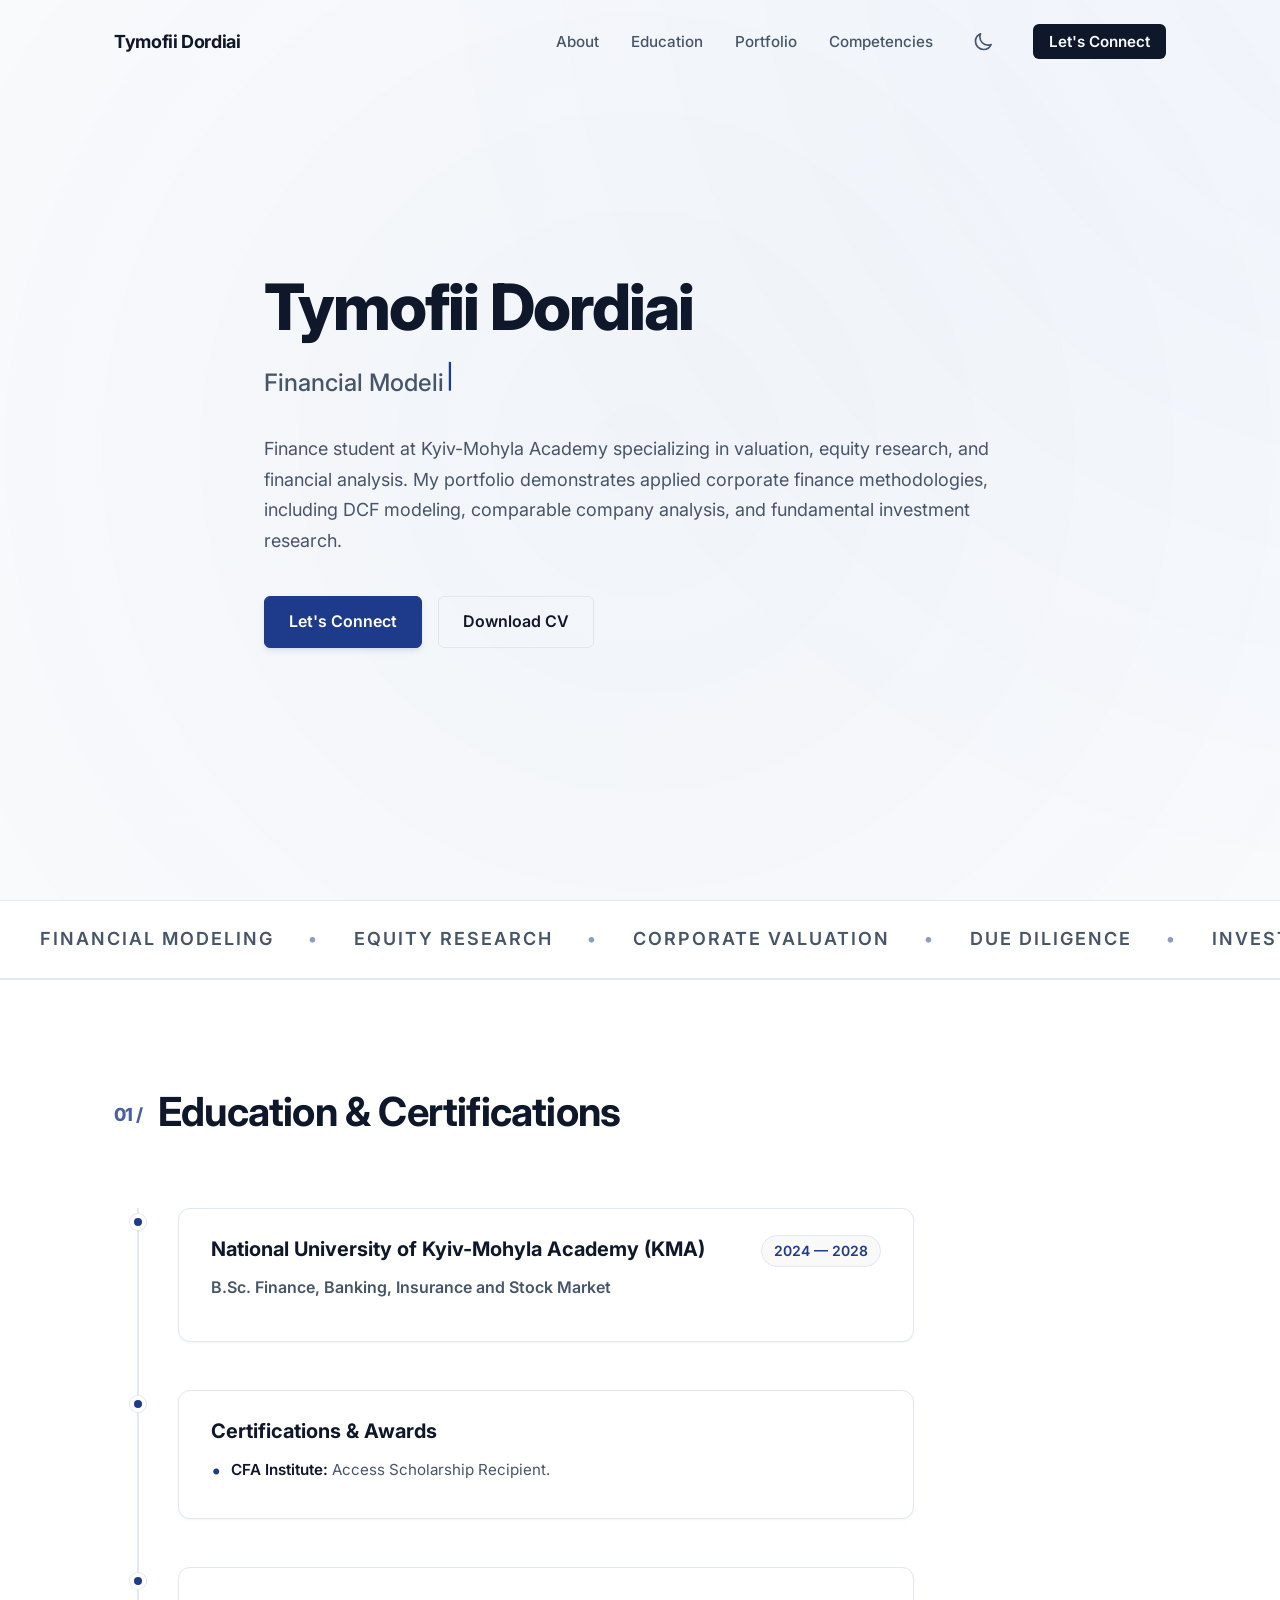
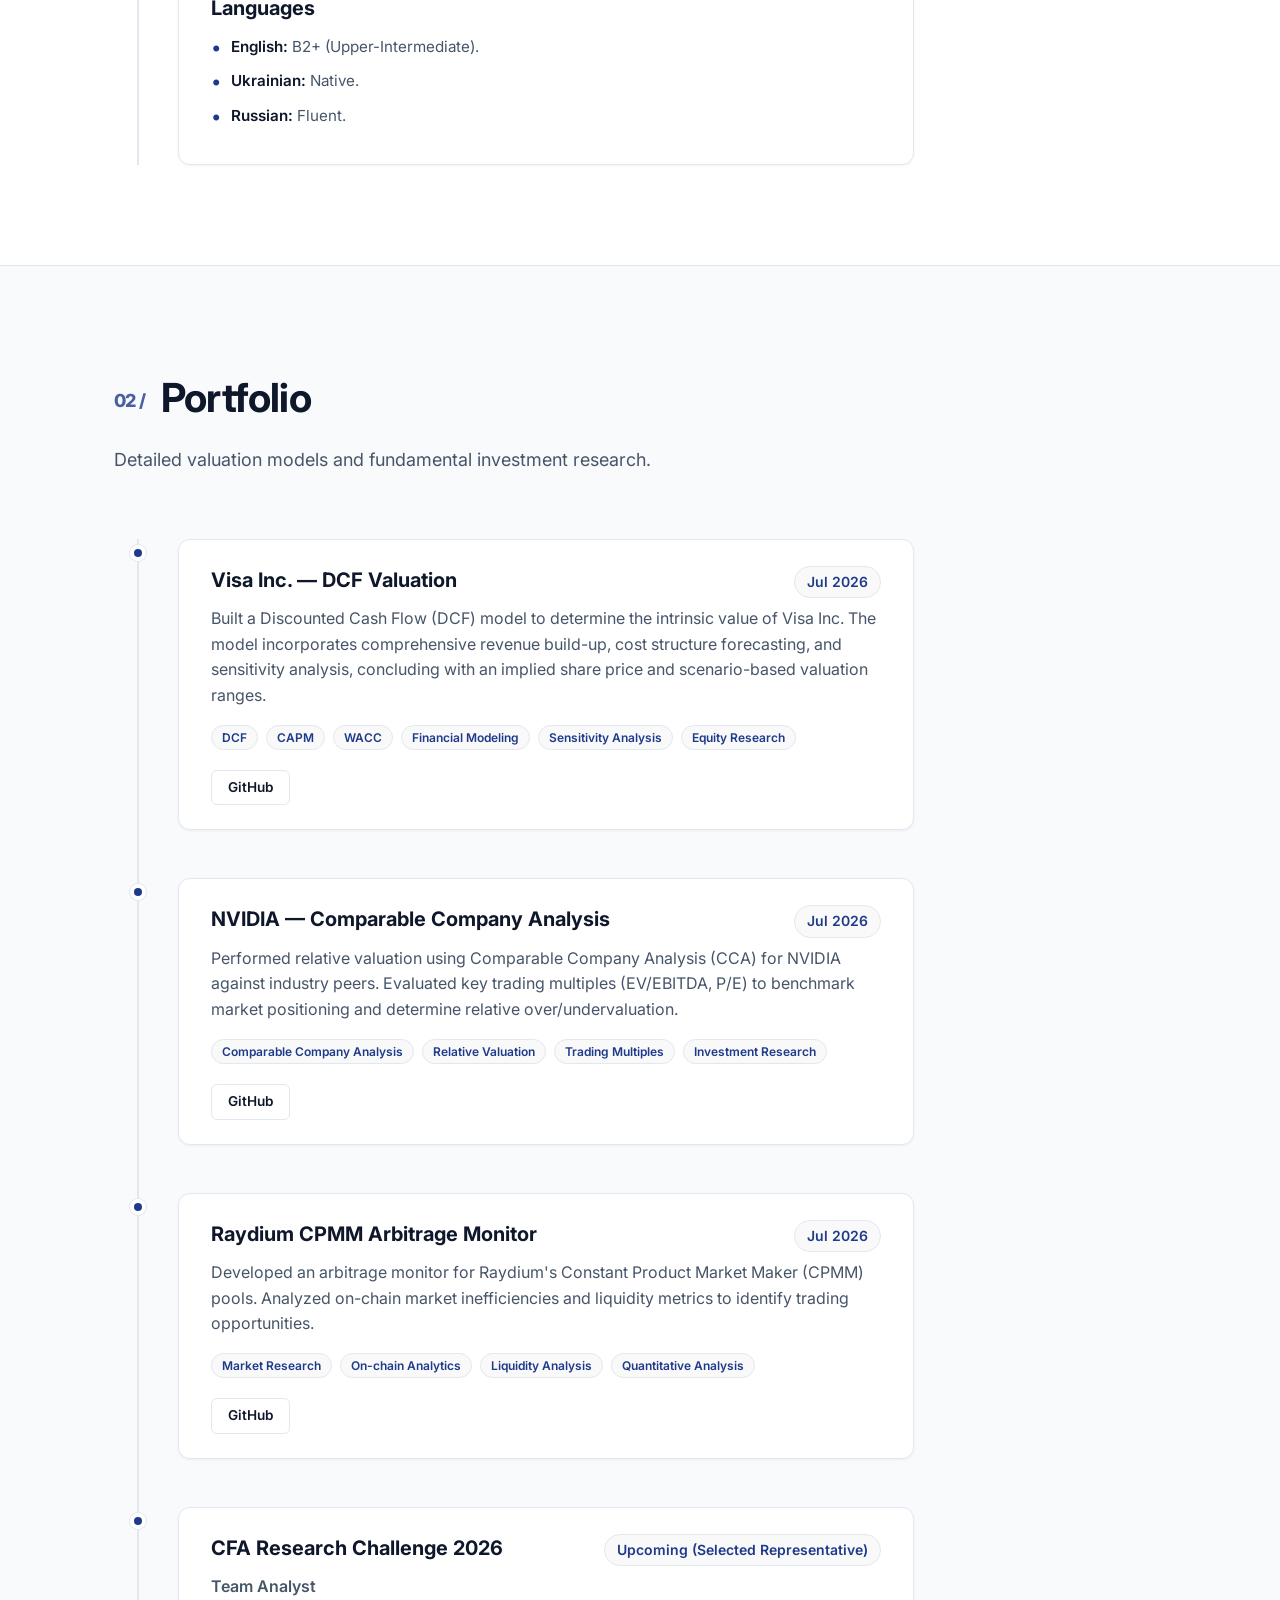
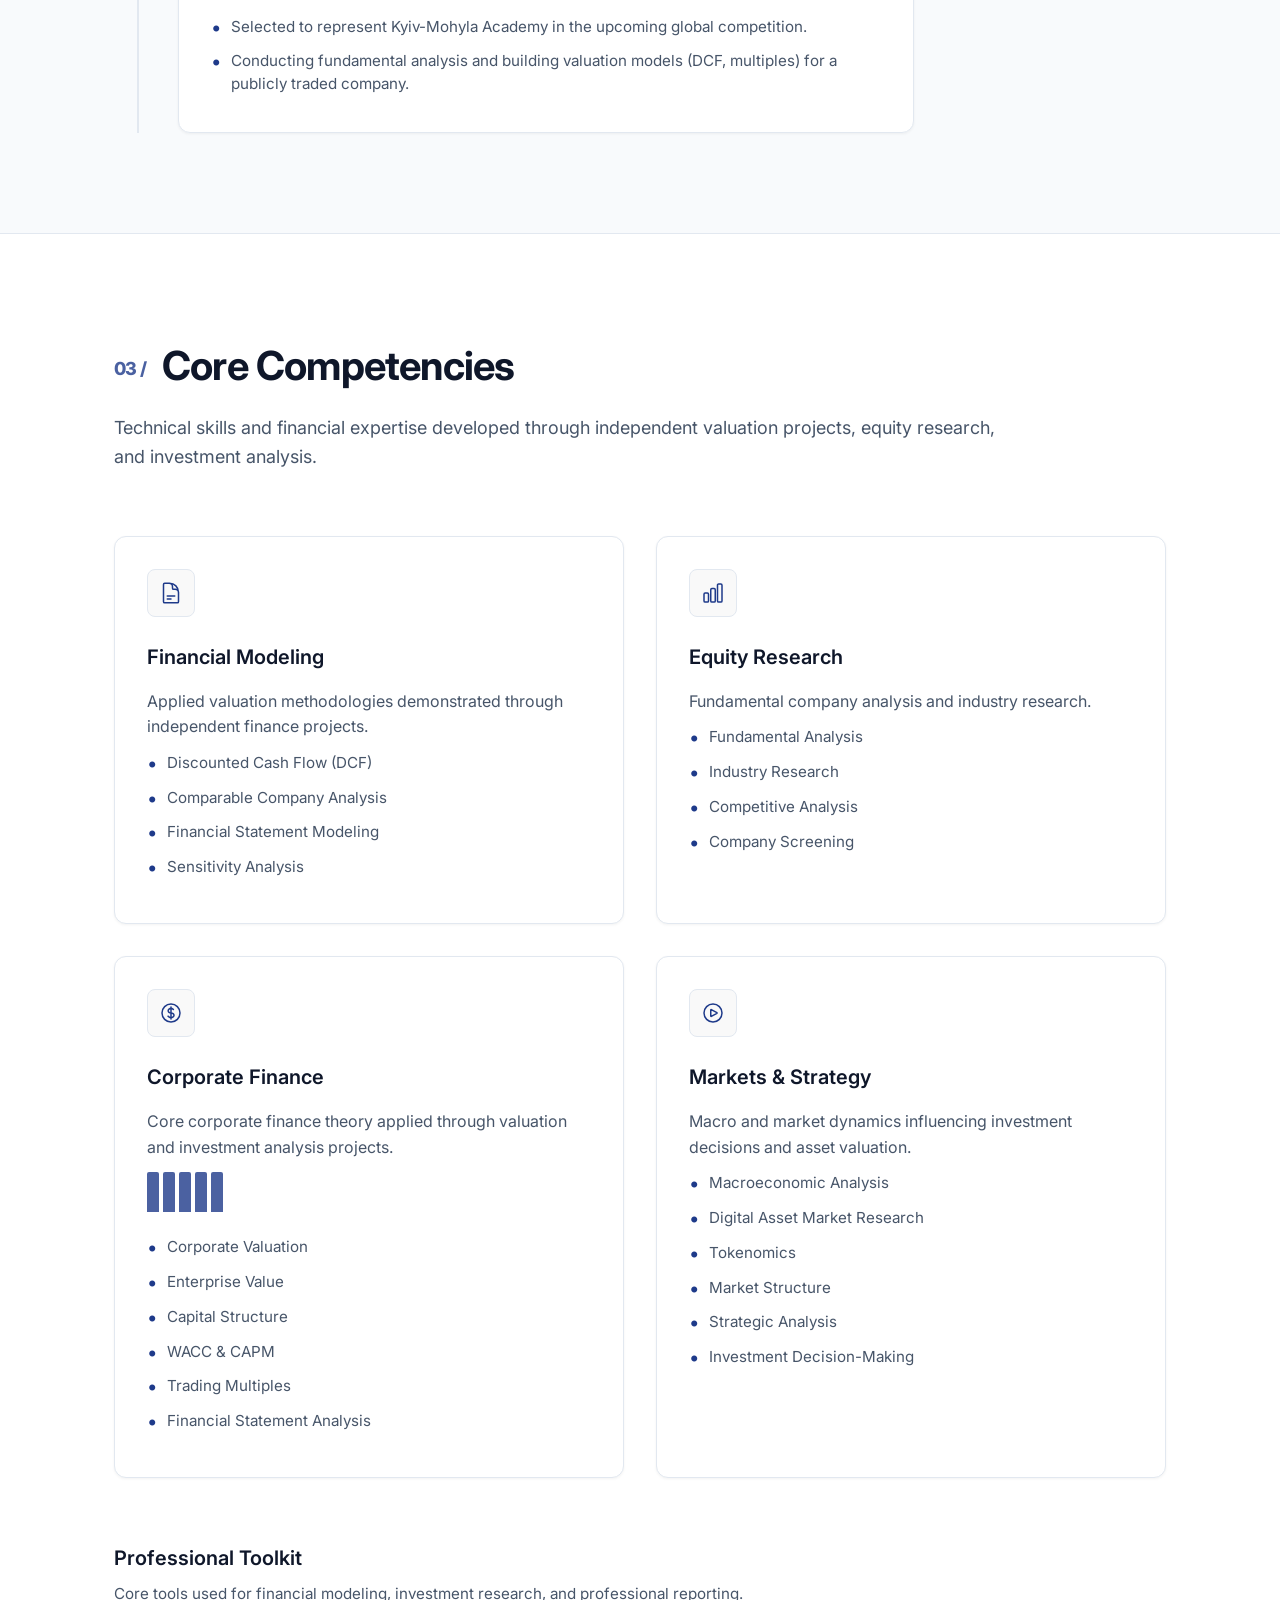
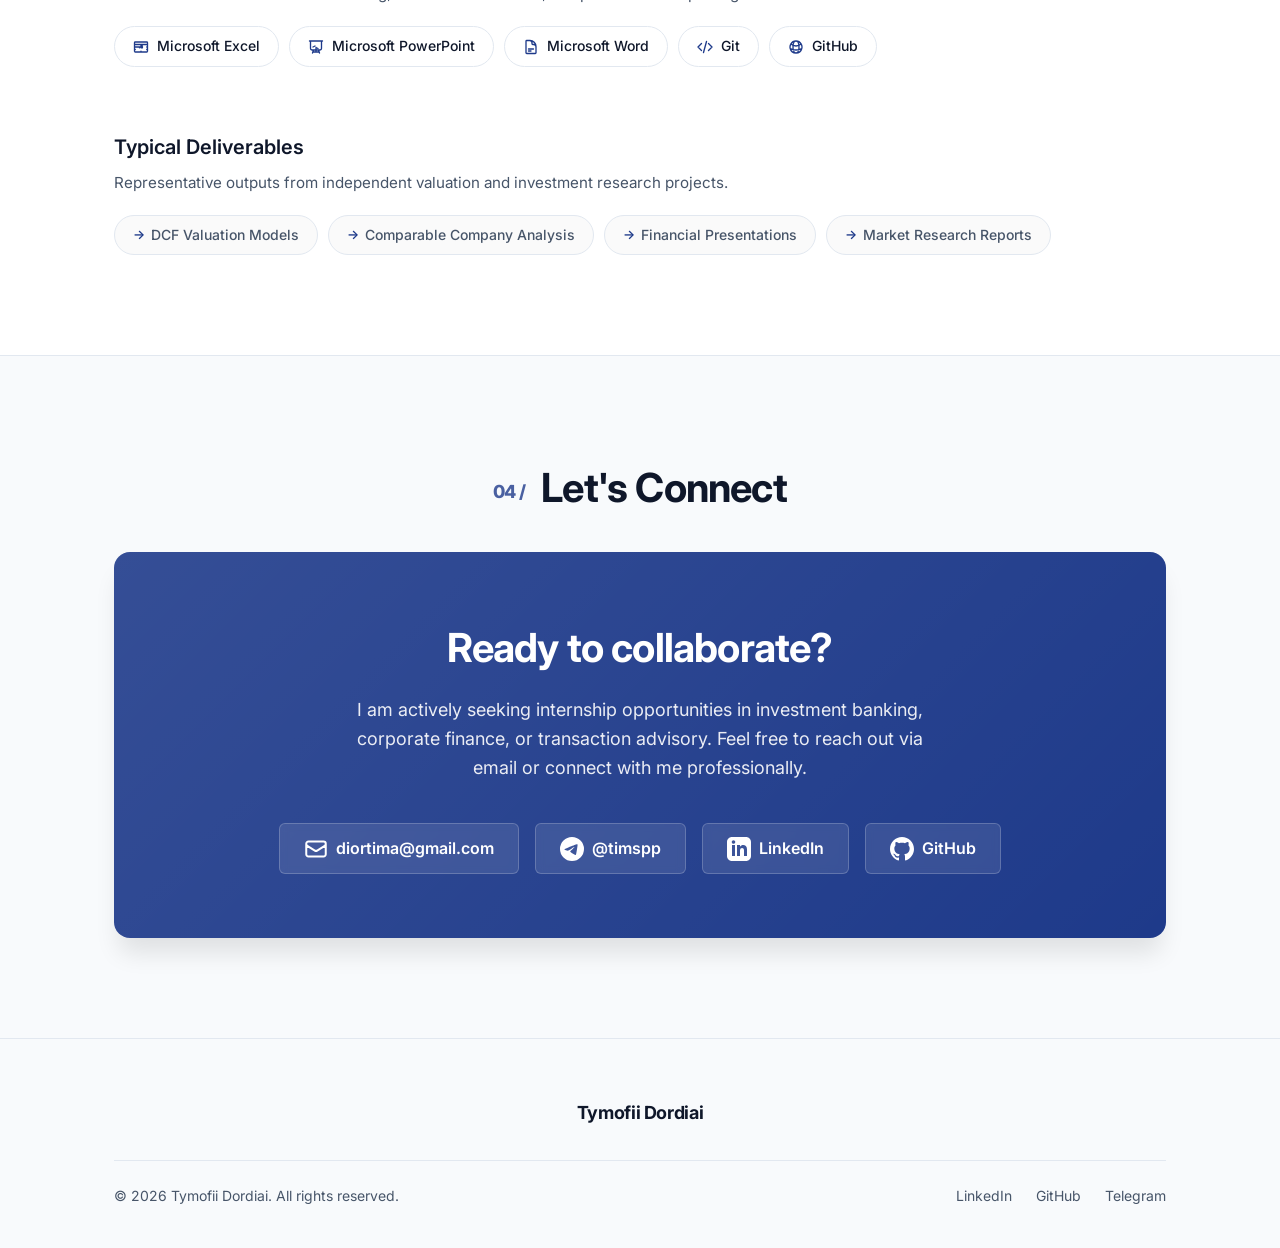
==== index.html @ 507d1bf2 "Implement all high-priority audit fixes (hero, copy, unverified skills, mobile nav, remove particles" ====
<!DOCTYPE html>
<html lang="en">
<head>
  <meta charset="UTF-8">
  <meta name="viewport" content="width=device-width, initial-scale=1.0">
  <title>Tymofii Dordiai | Financial Analyst Portfolio</title>
  <meta name="description" content="Portfolio of Tymofii Dordiai — Finance student at Kyiv-Mohyla Academy. Specializing in financial modeling, due diligence, and corporate finance.">
  
  <!-- Open Graph / Social Sharing Meta Tags -->
  <meta property="og:type" content="website">
  <meta property="og:title" content="Tymofii Dordiai | Financial Analyst">
  <meta property="og:description" content="Finance student at Kyiv-Mohyla Academy. Specializing in financial modeling, due diligence, and corporate finance.">
  <meta property="og:image" content="https://tims-site.vercel.app/og-image.png">
  <meta property="og:url" content="https://tims-site.vercel.app/">
  
  <link rel="preconnect" href="https://fonts.googleapis.com">
  <link rel="preconnect" href="https://fonts.gstatic.com" crossorigin>
  <link href="https://fonts.googleapis.com/css2?family=Inter:wght@300;400;500;600;700;800&display=swap" rel="stylesheet">
  <link rel="stylesheet" href="style.css">
</head>
<body>
  <!-- Scroll Progress Bar -->
  <div id="scroll-progress" class="no-print"></div>

  <!-- Ambient Background -->
  <div class="bg-gradient no-print"></div>

  <!-- Scroll-Driven SVG Graph -->
  <svg id="scroll-svg" class="no-print" viewBox="0 0 100 1000" preserveAspectRatio="none">
    <path id="scroll-path" d="M 50 0 C 90 200, 10 400, 50 600 C 90 800, 10 1000, 50 1200" fill="none" stroke="currentColor" stroke-width="1.5" stroke-linecap="round"></path>
  </svg>

  <nav id="nav" class="no-print">
    <div class="nav-inner">
      <a href="#hero" class="nav-logo">Tymofii Dordiai</a>
      
      <!-- Mobile Menu Toggle -->
      <button class="mobile-menu-btn no-print" id="mobile-menu-btn" aria-label="Toggle menu">
        <svg width="24" height="24" fill="none" stroke="currentColor" stroke-width="2" viewBox="0 0 24 24">
          <path class="menu-icon-bars" stroke-linecap="round" stroke-linejoin="round" d="M4 6h16M4 12h16M4 18h16"></path>
          <path class="menu-icon-close" stroke-linecap="round" stroke-linejoin="round" d="M6 18L18 6M6 6l12 12" style="display:none;"></path>
        </svg>
      </button>

      <ul class="nav-links" id="nav-links">
        <li><a href="#about" class="hover-target">About</a></li>
        <li><a href="#education" class="hover-target">Education</a></li>
        <li><a href="#experience" class="hover-target">Portfolio</a></li>
        <li><a href="#skills" class="hover-target">Competencies</a></li>
        <li>
          <button id="theme-toggle" class="hover-target" aria-label="Toggle Dark Mode">
            <svg class="moon-icon" width="20" height="20" fill="none" stroke="currentColor" stroke-width="2" viewBox="0 0 24 24"><path stroke-linecap="round" stroke-linejoin="round" d="M21.752 15.002A9.718 9.718 0 0118 15.75c-5.385 0-9.75-4.365-9.75-9.75 0-1.33.266-2.597.748-3.752A9.753 9.753 0 003 11.25C3 16.635 7.365 21 12.75 21a9.753 9.753 0 009.002-5.998z"></path></svg>
            <svg class="sun-icon" width="20" height="20" fill="none" stroke="currentColor" stroke-width="2" viewBox="0 0 24 24"><path stroke-linecap="round" stroke-linejoin="round" d="M12 3v2.25m6.364.386l-1.591 1.591M21 12h-2.25m-.386 6.364l-1.591-1.591M12 18.75V21m-4.773-4.227l-1.591 1.591M5.25 12H3m4.227-4.773L5.636 5.636M15.75 12a3.75 3.75 0 11-7.5 0 3.75 3.75 0 017.5 0z"></path></svg>
          </button>
        </li>
        <li><a href="#contact" class="nav-cta hover-target">Let's Connect</a></li>
      </ul>
    </div>
  </nav>

  <section id="hero">
    <div class="container hero-content reveal">
      <h1 class="hero-name">Tymofii Dordiai</h1>
      
      <!-- Dynamic Typing Effect -->
      <p class="hero-tagline"><span id="typewriter"></span><span class="cursor">|</span></p>
      
      <div id="about" class="hero-about">
        <p>
          Finance student at Kyiv-Mohyla Academy specializing in valuation, equity research, and financial analysis. My portfolio demonstrates applied corporate finance methodologies, including DCF modeling, comparable company analysis, and fundamental investment research.
        </p>
      </div>

      <div class="hero-actions no-print">
        <a href="#contact" class="btn-primary hover-target magnetic-btn">Let's Connect</a>
        <a href="resume.pdf" target="_blank" class="btn-secondary hover-target magnetic-btn">Download CV</a>
      </div>
    </div>
  </section>

  <!-- Financial Ticker -->
  <div class="ticker-wrap no-print">
    <div class="ticker">
      <div class="ticker-item">Financial Modeling</div>
      <div class="ticker-item">Equity Research</div>
      <div class="ticker-item">Corporate Valuation</div>
      <div class="ticker-item">Due Diligence</div>
      <div class="ticker-item">Investment Analysis</div>
      <div class="ticker-item">Trading Multiples</div>
      <div class="ticker-item">Macroeconomics</div>
      <!-- Duplicated for seamless loop -->
      <div class="ticker-item">Financial Modeling</div>
      <div class="ticker-item">Equity Research</div>
      <div class="ticker-item">Corporate Valuation</div>
      <div class="ticker-item">Due Diligence</div>
      <div class="ticker-item">Investment Analysis</div>
      <div class="ticker-item">Trading Multiples</div>
      <div class="ticker-item">Macroeconomics</div>
    </div>
  </div>

  <section id="education" class="bg-light">
    <div class="container">
      <div class="section-header reveal">
        <h2><span class="section-num">01 /</span> Education & Certifications</h2>
      </div>
      
      <div class="timeline">
        <div class="timeline-item reveal">
          <div class="timeline-dot no-print"></div>
          <div class="timeline-content">
            <div class="timeline-header">
              <h3>National University of Kyiv-Mohyla Academy (KMA)</h3>
              <span class="timeline-date">2024 — 2028</span>
            </div>
            <h4 class="timeline-role">B.Sc. Finance, Banking, Insurance and Stock Market</h4>
          </div>
        </div>

        <div class="timeline-item reveal">
          <div class="timeline-dot no-print"></div>
          <div class="timeline-content">
            <div class="timeline-header">
              <h3>Certifications & Awards</h3>
            </div>
            <ul class="skill-list" style="margin-top: 12px;">
              <li><strong>CFA Institute:</strong> Access Scholarship Recipient.</li>
            </ul>
          </div>
        </div>

        <div class="timeline-item reveal">
          <div class="timeline-dot no-print"></div>
          <div class="timeline-content">
            <div class="timeline-header">
              <h3>Languages</h3>
            </div>
            <ul class="skill-list" style="margin-top: 12px;">
              <li><strong>English:</strong> B2+ (Upper-Intermediate).</li>
              <li><strong>Ukrainian:</strong> Native.</li>
              <li><strong>Russian:</strong> Fluent.</li>
            </ul>
          </div>
        </div>
      </div>
    </div>
  </section>

  <section id="experience">
    <div class="container">
      <div class="section-header reveal">
        <h2><span class="section-num">02 /</span> Portfolio</h2>
        <p>Detailed valuation models and fundamental investment research.</p>
      </div>

      <div class="timeline">
        
        <!-- Visa DCF -->
        <div class="timeline-item reveal">
          <div class="timeline-dot no-print"></div>
          <div class="timeline-content">
            <div class="timeline-header">
              <h3>Visa Inc. — DCF Valuation</h3>
              <span class="timeline-date">Jul 2026</span>
            </div>
            <p style="color: var(--text-secondary); margin-bottom: 16px;">Built a Discounted Cash Flow (DCF) model to determine the intrinsic value of Visa Inc. The model incorporates comprehensive revenue build-up, cost structure forecasting, and sensitivity analysis, concluding with an implied share price and scenario-based valuation ranges.</p>
            
            <div style="margin-bottom: 20px;">
              <div style="display: flex; gap: 8px; flex-wrap: wrap;">
                <span class="timeline-date" style="font-size: 0.75rem; padding: 2px 10px;">DCF</span>
                <span class="timeline-date" style="font-size: 0.75rem; padding: 2px 10px;">CAPM</span>
                <span class="timeline-date" style="font-size: 0.75rem; padding: 2px 10px;">WACC</span>
                <span class="timeline-date" style="font-size: 0.75rem; padding: 2px 10px;">Financial Modeling</span>
                <span class="timeline-date" style="font-size: 0.75rem; padding: 2px 10px;">Sensitivity Analysis</span>
                <span class="timeline-date" style="font-size: 0.75rem; padding: 2px 10px;">Equity Research</span>
              </div>
            </div>

            <div style="display: flex; gap: 12px;">
              <a href="https://github.com/Timo274/My-Projects-Portfolio" target="_blank" class="btn-secondary hover-target magnetic-btn" style="padding: 6px 16px; font-size: 0.85rem;">GitHub</a>
            </div>
          </div>
        </div>

        <!-- NVIDIA CCA -->
        <div class="timeline-item reveal">
          <div class="timeline-dot no-print"></div>
          <div class="timeline-content">
            <div class="timeline-header">
              <h3>NVIDIA — Comparable Company Analysis</h3>
              <span class="timeline-date">Jul 2026</span>
            </div>
            <p style="color: var(--text-secondary); margin-bottom: 16px;">Performed relative valuation using Comparable Company Analysis (CCA) for NVIDIA against industry peers. Evaluated key trading multiples (EV/EBITDA, P/E) to benchmark market positioning and determine relative over/undervaluation.</p>
            
            <div style="margin-bottom: 20px;">
              <div style="display: flex; gap: 8px; flex-wrap: wrap;">
                <span class="timeline-date" style="font-size: 0.75rem; padding: 2px 10px;">Comparable Company Analysis</span>
                <span class="timeline-date" style="font-size: 0.75rem; padding: 2px 10px;">Relative Valuation</span>
                <span class="timeline-date" style="font-size: 0.75rem; padding: 2px 10px;">Trading Multiples</span>
                <span class="timeline-date" style="font-size: 0.75rem; padding: 2px 10px;">Investment Research</span>
              </div>
            </div>

            <div style="display: flex; gap: 12px;">
              <a href="https://github.com/Timo274/My-Projects-Portfolio" target="_blank" class="btn-secondary hover-target magnetic-btn" style="padding: 6px 16px; font-size: 0.85rem;">GitHub</a>
            </div>
          </div>
        </div>

        <!-- Raydium Arbitrage -->
        <div class="timeline-item reveal">
          <div class="timeline-dot no-print"></div>
          <div class="timeline-content">
            <div class="timeline-header">
              <h3>Raydium CPMM Arbitrage Monitor</h3>
              <span class="timeline-date">Jul 2026</span>
            </div>
            <p style="color: var(--text-secondary); margin-bottom: 16px;">Developed an arbitrage monitor for Raydium's Constant Product Market Maker (CPMM) pools. Analyzed on-chain market inefficiencies and liquidity metrics to identify trading opportunities.</p>
            
            <div style="margin-bottom: 20px;">
              <div style="display: flex; gap: 8px; flex-wrap: wrap;">
                <span class="timeline-date" style="font-size: 0.75rem; padding: 2px 10px;">Market Research</span>
                <span class="timeline-date" style="font-size: 0.75rem; padding: 2px 10px;">On-chain Analytics</span>
                <span class="timeline-date" style="font-size: 0.75rem; padding: 2px 10px;">Liquidity Analysis</span>
                <span class="timeline-date" style="font-size: 0.75rem; padding: 2px 10px;">Quantitative Analysis</span>
              </div>
            </div>

            <div style="display: flex; gap: 12px;">
              <a href="https://github.com/Timo274/real-time-arbitrage-monitoring-tool-" target="_blank" class="btn-secondary hover-target magnetic-btn" style="padding: 6px 16px; font-size: 0.85rem;">GitHub</a>
            </div>
          </div>
        </div>

        <!-- CFA Research Challenge -->
        <div class="timeline-item reveal">
          <div class="timeline-dot no-print"></div>
          <div class="timeline-content">
            <div class="timeline-header">
              <h3>CFA Research Challenge 2026</h3>
              <span class="timeline-date">Upcoming (Selected Representative)</span>
            </div>
            <h4 class="timeline-role">Team Analyst</h4>
            <ul class="skill-list">
              <li>Selected to represent Kyiv-Mohyla Academy in the upcoming global competition.</li>
              <li>Conducting fundamental analysis and building valuation models (DCF, multiples) for a publicly traded company.</li>
            </ul>
          </div>
        </div>

      </div>
    </div>
  </section>

  <section id="skills" class="bg-light">
    <div class="container">
      <div class="section-header reveal">
        <h2><span class="section-num">03 /</span> Core Competencies</h2>
        <p>Technical skills and financial expertise developed through independent valuation projects, equity research, and investment analysis.</p>
      </div>

      <div class="skills-grid">
        
        <!-- Category 1: Financial Modeling -->
        <div class="skill-card reveal">
          <div class="card-icon no-print">
            <svg width="24" height="24" fill="none" stroke="currentColor" stroke-width="1.5" viewBox="0 0 24 24"><path stroke-linecap="round" stroke-linejoin="round" d="M19.5 14.25v-2.625a3.375 3.375 0 00-3.375-3.375h-1.5A1.125 1.125 0 0113.5 7.125v-1.5a3.375 3.375 0 00-3.375-3.375H8.25m0 12.75h7.5m-7.5 3H12M10.5 2.25H5.625c-.621 0-1.125.504-1.125 1.125v17.25c0 .621.504 1.125 1.125 1.125h12.75c.621 0 1.125-.504 1.125-1.125V11.25a9 9 0 00-9-9z"></path></svg>
          </div>
          <h3>Financial Modeling</h3>
          <p style="color: var(--text-secondary); margin-bottom: 12px;">Applied valuation methodologies demonstrated through independent finance projects.</p>
          <ul class="skill-list">
            <li>Discounted Cash Flow (DCF)</li>
            <li>Comparable Company Analysis</li>
            <li>Financial Statement Modeling</li>
            <li>Sensitivity Analysis</li>
          </ul>
        </div>

        <!-- Category 2: Investment Research -->
        <div class="skill-card reveal">
          <div class="card-icon no-print">
            <svg width="24" height="24" fill="none" stroke="currentColor" stroke-width="1.5" viewBox="0 0 24 24"><path stroke-linecap="round" stroke-linejoin="round" d="M3 13.125C3 12.504 3.504 12 4.125 12h2.25c.621 0 1.125.504 1.125 1.125v6.75C7.5 20.496 6.996 21 6.375 21h-2.25A1.125 1.125 0 013 19.875v-6.75zM9.75 8.625c0-.621.504-1.125 1.125-1.125h2.25c.621 0 1.125.504 1.125 1.125v11.25c0 .621-.504 1.125-1.125 1.125h-2.25a1.125 1.125 0 01-1.125-1.125V8.625zM16.5 4.125c0-.621.504-1.125 1.125-1.125h2.25C20.496 3 21 3.504 21 4.125v15.75c0 .621-.504 1.125-1.125 1.125h-2.25a1.125 1.125 0 01-1.125-1.125V4.125z"></path></svg>
          </div>
          <h3>Equity Research</h3>
          <p style="color: var(--text-secondary); margin-bottom: 12px;">Fundamental company analysis and industry research.</p>
          <ul class="skill-list">
            <li>Fundamental Analysis</li>
            <li>Industry Research</li>
            <li>Competitive Analysis</li>
            <li>Company Screening</li>
          </ul>
        </div>

        <!-- Category 3: Corporate Finance -->
        <div class="skill-card reveal">
          <div class="card-icon no-print">
            <svg width="24" height="24" fill="none" stroke="currentColor" stroke-width="1.5" viewBox="0 0 24 24"><path stroke-linecap="round" stroke-linejoin="round" d="M12 6v12m-3-2.818l.879.659c1.171.879 3.07.879 4.242 0 1.172-.879 1.172-2.303 0-3.182C13.536 12.219 12.768 12 12 12c-.725 0-1.45-.22-2.003-.659-1.106-.879-1.106-2.303 0-3.182s2.9-.879 4.006 0l.415.33M21 12a9 9 0 11-18 0 9 9 0 0118 0z"></path></svg>
          </div>
          <h3>Corporate Finance</h3>
          <p style="color: var(--text-secondary); margin-bottom: 12px;">Core corporate finance theory applied through valuation and investment analysis projects.</p>
          <div class="mini-chart no-print" aria-hidden="true">
            <div class="bar"></div><div class="bar"></div><div class="bar"></div><div class="bar"></div><div class="bar"></div>
          </div>
          <ul class="skill-list">
            <li>Corporate Valuation</li>
            <li>Enterprise Value</li>
            <li>Capital Structure</li>
            <li>WACC &amp; CAPM</li>
            <li>Trading Multiples</li>
            <li>Financial Statement Analysis</li>
          </ul>
        </div>

        <!-- Category 4: Markets & Strategy -->
        <div class="skill-card reveal">
          <div class="card-icon no-print">
            <svg width="24" height="24" fill="none" stroke="currentColor" stroke-width="1.5" viewBox="0 0 24 24"><path stroke-linecap="round" stroke-linejoin="round" d="M21 12a9 9 0 11-18 0 9 9 0 0118 0z"></path><path stroke-linecap="round" stroke-linejoin="round" d="M15.91 11.672a.375.375 0 010 .656l-5.603 3.113a.375.375 0 01-.557-.328V8.887c0-.286.307-.466.557-.327l5.603 3.112z"></path></svg>
          </div>
          <h3>Markets &amp; Strategy</h3>
          <p style="color: var(--text-secondary); margin-bottom: 12px;">Macro and market dynamics influencing investment decisions and asset valuation.</p>
          <ul class="skill-list">
            <li>Macroeconomic Analysis</li>
            <li>Digital Asset Market Research</li>
            <li>Tokenomics</li>
            <li>Market Structure</li>
            <li>Strategic Analysis</li>
            <li>Investment Decision-Making</li>
          </ul>
        </div>

      </div>

      <!-- Professional Toolkit -->
      <div class="toolkit-section reveal">
        <h3>Professional Toolkit</h3>
        <p>Core tools used for financial modeling, investment research, and professional reporting.</p>
        <div class="toolkit-badges">
          <span class="toolkit-badge">
            <svg viewBox="0 0 24 24" fill="none" stroke="currentColor" stroke-width="2"><path stroke-linecap="round" stroke-linejoin="round" d="M3.375 19.5h17.25m-17.25 0a1.125 1.125 0 01-1.125-1.125M3.375 19.5h7.5c.621 0 1.125-.504 1.125-1.125m-9.75 0V5.625m0 12.75v-1.5c0-.621.504-1.125 1.125-1.125m18.375 2.625V5.625m0 12.75c0 .621-.504 1.125-1.125 1.125m1.125-1.125v-1.5c0-.621-.504-1.125-1.125-1.125m0 3.75h-7.5A1.125 1.125 0 0112 18.375m9.75-12.75c0-.621-.504-1.125-1.125-1.125H3.375c-.621 0-1.125.504-1.125 1.125m19.5 0v1.5c0 .621-.504 1.125-1.125 1.125M2.25 5.625v1.5c0 .621.504 1.125 1.125 1.125m0 0h17.25m-17.25 0h7.5c.621 0 1.125.504 1.125 1.125M3.375 8.25c-.621 0-1.125.504-1.125 1.125v1.5c0 .621.504 1.125 1.125 1.125m17.25-3.75h-7.5c-.621 0-1.125.504-1.125 1.125m8.625-1.125c.621 0 1.125.504 1.125 1.125v1.5c0 .621-.504 1.125-1.125 1.125m-17.25 0h7.5m-7.5 0c-.621 0-1.125.504-1.125 1.125v1.5c0 .621.504 1.125 1.125 1.125M12 10.875v-1.5m0 1.5c0 .621-.504 1.125-1.125 1.125M12 10.875c0 .621.504 1.125 1.125 1.125m-2.25 0c.621 0 1.125.504 1.125 1.125M10.875 12c-.621 0-1.125.504-1.125 1.125M12 12c0-.621.504-1.125 1.125-1.125M12 12c0 .621.504 1.125 1.125 1.125m0-3.75V12m0 0c0-.621.504-1.125 1.125-1.125M13.125 12c.621 0 1.125.504 1.125 1.125"></path></svg>
            Microsoft Excel
          </span>
          <span class="toolkit-badge">
            <svg viewBox="0 0 24 24" fill="none" stroke="currentColor" stroke-width="2"><path stroke-linecap="round" stroke-linejoin="round" d="M3.75 3v11.25A2.25 2.25 0 006 16.5h2.25M3.75 3h-1.5m1.5 0h16.5m0 0h1.5m-1.5 0v11.25A2.25 2.25 0 0118 16.5h-2.25m-7.5 0h7.5m-7.5 0l-1 3m8.5-3l1 3m0 0l.5 1.5m-.5-1.5h-9.5m0 0l-.5 1.5m.75-9l3-1.5M12 12.75l3 1.5M12 12.75V18"></path></svg>
            Microsoft PowerPoint
          </span>
          <span class="toolkit-badge">
            <svg viewBox="0 0 24 24" fill="none" stroke="currentColor" stroke-width="2"><path stroke-linecap="round" stroke-linejoin="round" d="M19.5 14.25v-2.625a3.375 3.375 0 00-3.375-3.375h-1.5A1.125 1.125 0 0113.5 7.125v-1.5a3.375 3.375 0 00-3.375-3.375H8.25m0 12.75h7.5m-7.5 3H12M10.5 2.25H5.625c-.621 0-1.125.504-1.125 1.125v17.25c0 .621.504 1.125 1.125 1.125h12.75c.621 0 1.125-.504 1.125-1.125V11.25a9 9 0 00-9-9z"></path></svg>
            Microsoft Word
          </span>
          <span class="toolkit-badge">
            <svg viewBox="0 0 24 24" fill="none" stroke="currentColor" stroke-width="2"><path stroke-linecap="round" stroke-linejoin="round" d="M17.25 6.75L22.5 12l-5.25 5.25m-10.5 0L1.5 12l5.25-5.25m7.5-3l-4.5 16.5"></path></svg>
            Git
          </span>
          <span class="toolkit-badge">
            <svg viewBox="0 0 24 24" fill="none" stroke="currentColor" stroke-width="2"><path stroke-linecap="round" stroke-linejoin="round" d="M12 21a9.004 9.004 0 008.716-6.747M12 21a9.004 9.004 0 01-8.716-6.747M12 21c2.485 0 4.5-4.03 4.5-9S14.485 3 12 3m0 18c-2.485 0-4.5-4.03-4.5-9S9.515 3 12 3m0 0a8.997 8.997 0 017.843 4.582M12 3a8.997 8.997 0 00-7.843 4.582m15.686 0A11.953 11.953 0 0112 10.5c-2.998 0-5.74-1.1-7.843-2.918m15.686 0A8.959 8.959 0 0121 12c0 .778-.099 1.533-.284 2.253m0 0A17.919 17.919 0 0112 16.5c-3.162 0-6.133-.815-8.716-2.247m0 0A9.015 9.015 0 013 12c0-1.605.42-3.113 1.157-4.418"></path></svg>
            GitHub
          </span>
        </div>
      </div>

      <!-- Typical Deliverables -->
      <div class="toolkit-section reveal">
        <h3>Typical Deliverables</h3>
        <p>Representative outputs from independent valuation and investment research projects.</p>
        <div class="toolkit-badges">
          <span class="deliverable-badge">DCF Valuation Models</span>
          <span class="deliverable-badge">Comparable Company Analysis</span>
          <span class="deliverable-badge">Financial Presentations</span>
          <span class="deliverable-badge">Market Research Reports</span>
        </div>
      </div>

    </div>
  </section>

  <section id="contact" class="no-print">
    <div class="container reveal">
      <div class="section-header" style="margin-bottom: 32px; text-align: center; max-width: 100%;">
        <h2><span class="section-num">04 /</span> Let's Connect</h2>
      </div>
      <div class="contact-box">
        <h2>Ready to collaborate?</h2>
        <p>I am actively seeking internship opportunities in investment banking, corporate finance, or transaction advisory. Feel free to reach out via email or connect with me professionally.</p>
        
        <div class="contact-links">
          <a href="mailto:diortima@gmail.com" class="contact-btn hover-target magnetic-btn">
            <svg width="24" height="24" fill="none" stroke="currentColor" stroke-width="2" viewBox="0 0 24 24"><path stroke-linecap="round" stroke-linejoin="round" d="M21.75 6.75v10.5a2.25 2.25 0 01-2.25 2.25h-15a2.25 2.25 0 01-2.25-2.25V6.75m19.5 0A2.25 2.25 0 0019.5 4.5h-15a2.25 2.25 0 00-2.25 2.25m19.5 0v.243a2.25 2.25 0 01-1.07 1.916l-7.5 4.615a2.25 2.25 0 01-2.36 0L3.32 8.91a2.25 2.25 0 01-1.07-1.916V6.75"></path></svg>
            diortima@gmail.com
          </a>
          <a href="https://t.me/timspp" target="_blank" class="contact-btn hover-target magnetic-btn">
            <svg width="24" height="24" fill="currentColor" viewBox="0 0 24 24"><path d="M11.944 0A12 12 0 0 0 0 12a12 12 0 0 0 12 12 12 12 0 0 0 12-12A12 12 0 0 0 12 0a12 12 0 0 0-.056 0zm4.962 7.224c.1-.002.321.023.465.14a.506.506 0 0 1 .171.325c.016.093.036.306.02.472-.18 1.898-.962 6.502-1.36 8.627-.168.9-.499 1.201-.82 1.23-.696.065-1.225-.46-1.9-.902-1.056-.693-1.653-1.124-2.678-1.8-1.185-.78-.417-1.21.258-1.91.177-.184 3.247-2.977 3.307-3.23.007-.032.014-.15-.056-.212s-.174-.041-.249-.024c-.106.024-1.793 1.14-5.061 3.345-.48.33-.913.49-1.302.48-.428-.008-1.252-.241-1.865-.44-.752-.245-1.349-.374-1.297-.789.027-.216.325-.437.888-.666 3.498-1.524 5.83-2.529 6.998-3.014 3.332-1.386 4.025-1.627 4.476-1.635z"></path></svg>
            @timspp
          </a>
          <a href="https://www.linkedin.com/in/dordiai-tymofii/" target="_blank" class="contact-btn hover-target magnetic-btn">
            <svg width="24" height="24" fill="currentColor" viewBox="0 0 24 24"><path d="M19 0h-14c-2.761 0-5 2.239-5 5v14c0 2.761 2.239 5 5 5h14c2.762 0 5-2.239 5-5v-14c0-2.761-2.238-5-5-5zm-11 19h-3v-11h3v11zm-1.5-12.268c-.966 0-1.75-.79-1.75-1.764s.784-1.764 1.75-1.764 1.75.79 1.75 1.764-.783 1.764-1.75 1.764zm13.5 12.268h-3v-5.604c0-3.368-4-3.113-4 0v5.604h-3v-11h3v1.765c1.396-2.586 7-2.777 7 2.476v6.759z"></path></svg>
            LinkedIn
          </a>
          <a href="https://github.com/Timo274/My-Projects-Portfolio" target="_blank" class="contact-btn hover-target magnetic-btn">
            <svg width="24" height="24" fill="currentColor" viewBox="0 0 24 24"><path d="M12 0c-6.626 0-12 5.373-12 12 0 5.302 3.438 9.8 8.207 11.387.599.111.793-.261.793-.577v-2.234c-3.338.726-4.033-1.416-4.033-1.416-.546-1.387-1.333-1.756-1.333-1.756-1.089-.745.083-.729.083-.729 1.205.084 1.839 1.237 1.839 1.237 1.07 1.834 2.807 1.304 3.492.997.107-.775.418-1.305.762-1.604-2.665-.305-5.467-1.334-5.467-5.931 0-1.311.469-2.381 1.236-3.221-.124-.303-.535-1.524.117-3.176 0 0 1.008-.322 3.301 1.23.957-.266 1.983-.399 3.003-.404 1.02.005 2.047.138 3.006.404 2.291-1.552 3.297-1.23 3.297-1.23.653 1.653.242 2.874.118 3.176.77.84 1.235 1.911 1.235 3.221 0 4.609-2.807 5.624-5.479 5.921.43.372.823 1.102.823 2.222v3.293c0 .319.192.694.801.576 4.765-1.589 8.199-6.086 8.199-11.386 0-6.627-5.373-12-12-12z"/></svg>
            GitHub
          </a>
        </div>
      </div>
    </div>
  </section>

  <footer id="footer" class="no-print">
    <div class="container footer-inner">
      <div class="footer-top">
        <a href="#hero" class="nav-logo hover-target">Tymofii Dordiai</a>
      </div>
      <div class="footer-bottom">
        <span>© 2026 Tymofii Dordiai. All rights reserved.</span>
        <div class="footer-links">
          <a href="https://www.linkedin.com/in/dordiai-tymofii/" target="_blank" class="hover-target">LinkedIn</a>
          <a href="https://github.com/Timo274/My-Projects-Portfolio" target="_blank" class="hover-target">GitHub</a>
          <a href="https://t.me/timspp" target="_blank" class="hover-target">Telegram</a>
        </div>
      </div>
    </div>
  </footer>

  <!-- Back to top button -->
  <a href="#" id="back-to-top" class="no-print hover-target" aria-label="Back to top">
    <svg width="24" height="24" fill="none" stroke="currentColor" stroke-width="2" viewBox="0 0 24 24"><path stroke-linecap="round" stroke-linejoin="round" d="M4.5 15.75l7.5-7.5 7.5 7.5"></path></svg>
  </a>

  <script>
    /* Theme Toggle Logic */
    const themeToggle = document.getElementById('theme-toggle');
    const prefersDarkScheme = window.matchMedia("(prefers-color-scheme: dark)");
    const currentTheme = localStorage.getItem("theme") || (prefersDarkScheme.matches ? "dark" : "light");
    if (currentTheme === "dark") document.documentElement.setAttribute("data-theme", "dark");

    themeToggle.addEventListener("click", () => {
      let theme = document.documentElement.getAttribute("data-theme");
      if (theme === "dark") {
        document.documentElement.setAttribute("data-theme", "light");
        localStorage.setItem("theme", "light");
      } else {
        document.documentElement.setAttribute("data-theme", "dark");
        localStorage.setItem("theme", "dark");
      }
    });

    /* Scroll reveal animation */
    const obs = new IntersectionObserver(entries => {
      entries.forEach(e => { 
        if (e.isIntersecting) { e.target.classList.add('visible'); obs.unobserve(e.target); } 
      });
    }, { threshold: 0.1 });
    document.querySelectorAll('.reveal').forEach(el => obs.observe(el));

    /* Nav scroll, Progress Bar, Back to Top */
    const nav = document.getElementById('nav');
    const progressBar = document.getElementById('scroll-progress');
    const backToTop = document.getElementById('back-to-top');

    window.addEventListener('scroll', () => {
      nav.classList.toggle('scrolled', window.scrollY > 20);
      backToTop.classList.toggle('visible', window.scrollY > 500);
      const winScroll = document.body.scrollTop || document.documentElement.scrollTop;
      const height = document.documentElement.scrollHeight - document.documentElement.clientHeight;
      progressBar.style.width = (winScroll / height) * 100 + "%";
    }, { passive: true });

    /* Typewriter Effect */
    const phrases = ["Financial Modeling", "Equity Research", "Corporate Valuation", "Investment Analysis"];
    let phraseIndex = 0, letterIndex = 0, currentText = "", isDeleting = false;
    const typewriterElement = document.getElementById('typewriter');

    function type() {
      const currentPhrase = phrases[phraseIndex];
      if (isDeleting) {
        currentText = currentPhrase.substring(0, letterIndex - 1);
        letterIndex--;
      } else {
        currentText = currentPhrase.substring(0, letterIndex + 1);
        letterIndex++;
      }
      typewriterElement.textContent = currentText;

      let typeSpeed = isDeleting ? 50 : 100;
      if (!isDeleting && currentText === currentPhrase) {
        typeSpeed = 2000; isDeleting = true;
      } else if (isDeleting && currentText === "") {
        isDeleting = false; phraseIndex = (phraseIndex + 1) % phrases.length; typeSpeed = 500;
      }
      setTimeout(type, typeSpeed);
    }
    setTimeout(type, 1000);

    /* Mobile Menu Toggle */
    const mobileMenuBtn = document.getElementById('mobile-menu-btn');
    const navLinks = document.getElementById('nav-links');
    
    if (mobileMenuBtn) {
      mobileMenuBtn.addEventListener('click', () => {
        navLinks.classList.toggle('active');
        mobileMenuBtn.classList.toggle('open');
      });
    }

    // Close mobile menu when clicking a link
    document.querySelectorAll('.nav-links a').forEach(link => {
      link.addEventListener('click', () => {
        if (navLinks.classList.contains('active')) {
          navLinks.classList.remove('active');
          mobileMenuBtn.classList.remove('open');
        }
      });
    });

    /* SVG Scroll Graph */
    const scrollPath = document.getElementById('scroll-path');
    if (scrollPath) {
      const pathLength = scrollPath.getTotalLength();
      scrollPath.style.strokeDasharray = pathLength;
      scrollPath.style.strokeDashoffset = pathLength;

      window.addEventListener('scroll', () => {
        const scrollPercentage = (document.documentElement.scrollTop + document.body.scrollTop) / (document.documentElement.scrollHeight - document.documentElement.clientHeight);
        const drawLength = pathLength * scrollPercentage;
        scrollPath.style.strokeDashoffset = pathLength - drawLength;
      });
    }
  </script>
</body>
</html>
---- style.css ----
/* 
  Tymofii Dordiai - Professional Finance Portfolio
  Theme: Big 4 / Corporate Finance + Dark Mode
  Palette: Slate, Deep Navy, Crisp White
*/

:root {
  /* Light Theme Variables */
  --bg-color: #f8fafc;
  --bg-light: #ffffff;
  --text-primary: #0f172a;
  --text-secondary: #475569;
  --accent-color: #1e3a8a; /* Deep Navy */
  --accent-hover: #1e40af;
  --card-bg: #ffffff;
  --card-border: #e2e8f0;
  --nav-bg: rgba(255, 255, 255, 0.85);
  
  --font-main: 'Inter', sans-serif;
  --transition: all 0.3s cubic-bezier(0.4, 0, 0.2, 1);
}

[data-theme="dark"] {
  /* Dark Theme Variables */
  --bg-color: #0f172a;
  --bg-light: #1e293b;
  --text-primary: #f8fafc;
  --text-secondary: #cbd5e1;
  --accent-color: #60a5fa; /* Lighter Blue for visibility */
  --accent-hover: #93c5fd;
  --card-bg: #1e293b;
  --card-border: #334155;
  --nav-bg: rgba(15, 23, 42, 0.85);
}

* {
  box-sizing: border-box;
  margin: 0;
  padding: 0;
}

html {
  scroll-behavior: smooth;
}

body {
  font-family: var(--font-main);
  background-color: var(--bg-color);
  color: var(--text-primary);
  line-height: 1.6;
  -webkit-font-smoothing: antialiased;
  -moz-osx-font-smoothing: grayscale;
  position: relative;
  overflow-x: hidden;
  transition: background-color 0.3s ease, color 0.3s ease;
}

/* Scroll Progress Bar */
#scroll-progress {
  position: fixed;
  top: 0;
  left: 0;
  height: 3px;
  background: var(--accent-color);
  width: 0%;
  z-index: 1000;
  transition: width 0.1s ease-out;
}

@keyframes pulseBg {
  0%, 100% { transform: scale(1); opacity: 0.8; }
  50% { transform: scale(1.05); opacity: 1; }
}

/* Ambient Background */
.bg-gradient {
  position: fixed;
  top: -50%;
  left: -50%;
  width: 200%;
  height: 200%;
  background: radial-gradient(circle at 50% 50%, rgba(30, 58, 138, 0.03) 0%, rgba(248, 250, 252, 0) 50%),
              radial-gradient(circle at 80% 20%, rgba(37, 99, 235, 0.04) 0%, rgba(248, 250, 252, 0) 40%);
  z-index: -1;
  pointer-events: none;
  animation: pulseBg 15s ease-in-out infinite;
}

#particles-js {
  position: fixed;
  top: 0;
  left: 0;
  width: 100%;
  height: 100%;
  z-index: -1;
  pointer-events: none;
}

#scroll-svg {
  position: fixed;
  top: 0;
  left: 5%;
  width: 100px;
  height: 100vh;
  z-index: -2;
  pointer-events: none;
  opacity: 0.2;
}

[data-theme="dark"] #scroll-svg {
  opacity: 0.15;
}

[data-theme="dark"] .bg-gradient {
  background: radial-gradient(circle at 50% 50%, rgba(96, 165, 250, 0.05) 0%, rgba(15, 23, 42, 0) 50%),
              radial-gradient(circle at 80% 20%, rgba(96, 165, 250, 0.03) 0%, rgba(15, 23, 42, 0) 40%);
}

.container {
  width: 100%;
  max-width: 1100px;
  margin: 0 auto;
  padding: 0 24px;
}

/* Mobile Menu Button */
.mobile-menu-btn {
  display: none;
  background: none;
  border: none;
  color: var(--text-primary);
  cursor: pointer;
  padding: 8px;
  z-index: 101;
}

/* Navigation */
#nav {
  position: fixed;
  top: 0;
  width: 100%;
  z-index: 100;
  transition: var(--transition);
  padding: 24px 0;
}

#nav.scrolled {
  padding: 16px 0;
  background: var(--nav-bg);
  backdrop-filter: blur(12px);
  -webkit-backdrop-filter: blur(12px);
  box-shadow: 0 1px 2px rgba(0, 0, 0, 0.05);
}

[data-theme="dark"] #nav.scrolled {
  box-shadow: 0 1px 2px rgba(0, 0, 0, 0.2);
}

.nav-inner {
  max-width: 1100px;
  margin: 0 auto;
  padding: 0 24px;
  display: flex;
  justify-content: space-between;
  align-items: center;
}

.nav-logo {
  font-weight: 700;
  font-size: 1.125rem;
  color: var(--text-primary);
  text-decoration: none;
  letter-spacing: -0.02em;
}

.nav-links {
  list-style: none;
  display: flex;
  gap: 32px;
  align-items: center;
}

.nav-links a {
  text-decoration: none;
  color: var(--text-secondary);
  font-weight: 500;
  font-size: 0.95rem;
  transition: var(--transition);
}

.nav-links a:hover {
  color: var(--accent-color);
}

.nav-cta {
  background: var(--text-primary);
  color: var(--bg-color) !important;
  padding: 8px 16px;
  border-radius: 6px;
  font-weight: 600 !important;
  transition: var(--transition);
}

.nav-cta:hover {
  background: var(--accent-color);
  color: #fff !important;
}

/* Theme Toggle Button */
#theme-toggle {
  background: transparent;
  border: none;
  color: var(--text-secondary);
  cursor: pointer;
  display: flex;
  align-items: center;
  justify-content: center;
  padding: 8px;
  border-radius: 50%;
  transition: var(--transition);
}

#theme-toggle:hover {
  background: rgba(128, 128, 128, 0.1);
  color: var(--accent-color);
}

.moon-icon { display: block; }
.sun-icon { display: none; }

[data-theme="dark"] .moon-icon { display: none; }
[data-theme="dark"] .sun-icon { display: block; }

/* Buttons */
.btn-primary, .btn-secondary {
  display: inline-flex;
  align-items: center;
  gap: 8px;
  padding: 12px 24px;
  border-radius: 6px;
  font-weight: 600;
  font-size: 1rem;
  text-decoration: none;
  transition: var(--transition);
  cursor: pointer;
}

.btn-primary {
  background: var(--accent-color);
  color: #ffffff; /* Always white text for primary btn even in dark mode */
  border: 1px solid var(--accent-color);
  box-shadow: 0 4px 6px -1px rgba(30, 58, 138, 0.1), 0 2px 4px -1px rgba(30, 58, 138, 0.06);
}

[data-theme="dark"] .btn-primary {
  color: #0f172a; /* Dark text for primary btn in dark mode since accent is light blue */
}

.btn-primary:hover {
  background: var(--accent-hover);
  border-color: var(--accent-hover);
  transform: translateY(-1px);
  box-shadow: 0 10px 15px -3px rgba(30, 58, 138, 0.15), 0 4px 6px -2px rgba(30, 58, 138, 0.1);
}

.btn-secondary {
  background: transparent;
  color: var(--text-primary);
  border: 1px solid var(--card-border);
}

.btn-secondary:hover {
  background: rgba(128, 128, 128, 0.05);
  border-color: var(--text-secondary);
}

/* Sections */
section {
  padding: 100px 0;
}

.section-num {
  color: var(--accent-color);
  font-size: 1.125rem;
  font-weight: 800;
  vertical-align: middle;
  margin-right: 8px;
  opacity: 0.8;
}

/* Background Utility */
.bg-light {
  background-color: var(--bg-light);
  border-top: 1px solid var(--card-border);
  border-bottom: 1px solid var(--card-border);
  transition: background-color 0.3s ease;
}

/* Hero Section */
#hero {
  min-height: 100vh;
  display: flex;
  align-items: center;
  padding-top: 120px;
}

.hero-content {
  max-width: 800px;
}

.hero-badge {
  display: inline-block;
  padding: 6px 12px;
  background: rgba(128, 128, 128, 0.05);
  color: var(--accent-color);
  border: 1px solid var(--card-border);
  border-radius: 20px;
  font-size: 0.875rem;
  font-weight: 600;
  margin-bottom: 24px;
}

.hero-name {
  font-size: 4rem;
  font-weight: 800;
  line-height: 1.1;
  letter-spacing: -0.03em;
  margin-bottom: 16px;
  color: var(--text-primary);
}

.hero-tagline {
  font-size: 1.5rem;
  font-weight: 500;
  color: var(--text-secondary);
  margin-bottom: 32px;
}

.hero-about {
  font-size: 1.125rem;
  line-height: 1.7;
  color: var(--text-secondary);
  margin-bottom: 40px;
}

.hero-about p {
  margin-bottom: 16px;
}

.hero-actions {
  display: flex;
  gap: 16px;
}

/* Skills Section */
.section-header {
  margin-bottom: 64px;
  max-width: 900px;
}

.section-header h2 {
  font-size: 2.5rem;
  font-weight: 700;
  letter-spacing: -0.02em;
  margin-bottom: 16px;
}

.section-header p {
  font-size: 1.125rem;
  color: var(--text-secondary);
}

.skills-grid {
  display: grid;
  grid-template-columns: repeat(2, 1fr);
  gap: 32px;
}

.skill-card {
  background: var(--card-bg);
  border: 1px solid var(--card-border);
  border-radius: 12px;
  padding: 32px;
  box-shadow: 0 1px 3px 0 rgba(0, 0, 0, 0.05);
  transition: var(--transition);
}

.skill-card:hover {
  transform: translateY(-4px);
  box-shadow: 0 10px 15px -3px rgba(0, 0, 0, 0.05);
  border-color: var(--text-secondary);
}

.card-icon {
  width: 48px;
  height: 48px;
  background: rgba(128, 128, 128, 0.05);
  color: var(--accent-color);
  border-radius: 8px;
  display: flex;
  align-items: center;
  justify-content: center;
  margin-bottom: 24px;
  border: 1px solid var(--card-border);
}

.skill-card h3 {
  font-size: 1.25rem;
  font-weight: 600;
  margin-bottom: 16px;
  color: var(--text-primary);
}

.mini-chart {
  display: flex;
  align-items: flex-end;
  gap: 4px;
  height: 40px;
  margin-bottom: 24px;
}

.mini-chart .bar {
  width: 12px;
  height: 100%;
  background: var(--accent-color);
  border-radius: 2px 2px 0 0;
  opacity: 0.8;
  transform-origin: bottom;
  will-change: transform;
}

@keyframes barAnimate1 { 0%, 100% { transform: scaleY(0.4); } 50% { transform: scaleY(0.8); } }
@keyframes barAnimate2 { 0%, 100% { transform: scaleY(0.6); } 50% { transform: scaleY(0.3); } }
@keyframes barAnimate3 { 0%, 100% { transform: scaleY(0.3); } 50% { transform: scaleY(0.7); } }
@keyframes barAnimate4 { 0%, 100% { transform: scaleY(0.8); } 50% { transform: scaleY(0.5); } }
@keyframes barAnimate5 { 0%, 100% { transform: scaleY(1.0); } 50% { transform: scaleY(0.6); } }

.mini-chart .bar:nth-child(1) { animation: barAnimate1 3s ease-in-out infinite; }
.mini-chart .bar:nth-child(2) { animation: barAnimate2 4s ease-in-out infinite; }
.mini-chart .bar:nth-child(3) { animation: barAnimate3 2.5s ease-in-out infinite; }
.mini-chart .bar:nth-child(4) { animation: barAnimate4 3.5s ease-in-out infinite; }
.mini-chart .bar:nth-child(5) { animation: barAnimate5 2.8s ease-in-out infinite; }

.skill-list {
  list-style: none;
}

.skill-list li {
  position: relative;
  padding-left: 20px;
  margin-bottom: 12px;
  font-size: 0.95rem;
  color: var(--text-secondary);
  line-height: 1.5;
}

.skill-list li::before {
  content: "•";
  color: var(--accent-color);
  position: absolute;
  left: 0;
  top: 0;
  font-size: 1.2rem;
  line-height: 1.2;
}

.skill-list strong {
  color: var(--text-primary);
  font-weight: 600;
}

/* Toolkit & Deliverables Subsections */
.toolkit-section {
  margin-top: 64px;
}

.toolkit-section h3 {
  font-size: 1.25rem;
  font-weight: 600;
  color: var(--text-primary);
  margin-bottom: 8px;
}

.toolkit-section > p {
  font-size: 0.95rem;
  color: var(--text-secondary);
  margin-bottom: 20px;
}

.toolkit-badges {
  display: flex;
  flex-wrap: wrap;
  gap: 10px;
}

.toolkit-badge {
  display: inline-flex;
  align-items: center;
  gap: 8px;
  padding: 8px 18px;
  background: var(--card-bg);
  border: 1px solid var(--card-border);
  border-radius: 24px;
  font-size: 0.875rem;
  font-weight: 500;
  color: var(--text-primary);
  transition: var(--transition);
}

.toolkit-badge:hover {
  border-color: var(--accent-color);
  color: var(--accent-color);
  transform: translateY(-2px);
  box-shadow: 0 4px 8px rgba(0, 0, 0, 0.06);
}

.toolkit-badge svg {
  width: 16px;
  height: 16px;
  flex-shrink: 0;
  color: var(--accent-color);
}

.deliverable-badge {
  display: inline-flex;
  align-items: center;
  gap: 6px;
  padding: 8px 18px;
  background: rgba(128, 128, 128, 0.04);
  border: 1px solid var(--card-border);
  border-radius: 24px;
  font-size: 0.875rem;
  font-weight: 500;
  color: var(--text-secondary);
  transition: var(--transition);
}

.deliverable-badge:hover {
  border-color: var(--accent-color);
  color: var(--accent-color);
  transform: translateY(-2px);
  box-shadow: 0 4px 8px rgba(0, 0, 0, 0.06);
}

.deliverable-badge::before {
  content: "→";
  color: var(--accent-color);
  font-weight: 600;
  font-size: 0.8rem;
}

/* Timeline / Experience */
.timeline {
  max-width: 800px;
  position: relative;
  margin-top: 32px;
}

.timeline::before {
  content: '';
  position: absolute;
  top: 0;
  bottom: 0;
  left: 23px;
  width: 2px;
  background: var(--card-border);
}

.timeline-item {
  position: relative;
  padding-left: 64px;
  margin-bottom: 48px;
}

.timeline-item:last-child {
  margin-bottom: 0;
}

.timeline-dot {
  position: absolute;
  left: 16px;
  top: 6px;
  width: 16px;
  height: 16px;
  border-radius: 50%;
  background: var(--accent-color);
  border: 4px solid var(--bg-light);
  box-shadow: 0 0 0 1px var(--card-border);
  transition: var(--transition);
}

.timeline-content {
  background: var(--card-bg);
  border: 1px solid var(--card-border);
  border-radius: 12px;
  padding: 24px 32px;
  box-shadow: 0 1px 3px 0 rgba(0, 0, 0, 0.05);
  transition: var(--transition);
}

.timeline-content:hover {
  border-color: var(--text-secondary);
  box-shadow: 0 4px 6px -1px rgba(0, 0, 0, 0.05);
}

.timeline-header {
  display: flex;
  justify-content: space-between;
  align-items: baseline;
  margin-bottom: 8px;
  flex-wrap: wrap;
  gap: 8px;
}

.timeline-header h3 {
  font-size: 1.25rem;
  font-weight: 700;
  color: var(--text-primary);
}

.timeline-date {
  font-size: 0.875rem;
  font-weight: 600;
  color: var(--accent-color);
  background: rgba(128, 128, 128, 0.05);
  padding: 4px 12px;
  border-radius: 20px;
  border: 1px solid var(--card-border);
}

.timeline-role {
  font-size: 1rem;
  font-weight: 600;
  color: var(--text-secondary);
  margin-bottom: 16px;
}

/* Contact Section */
.contact-box {
  background: linear-gradient(135deg, var(--accent-color) 0%, #1e3a8a 100%);
  border-radius: 16px;
  padding: 64px;
  text-align: center;
  color: #fff;
  box-shadow: 0 20px 25px -5px rgba(0, 0, 0, 0.1);
  position: relative;
  overflow: hidden;
}

[data-theme="dark"] .contact-box {
  background: linear-gradient(135deg, #1e3a8a 0%, #0f172a 100%);
  border: 1px solid var(--card-border);
}

.contact-box::before {
  content: '';
  position: absolute;
  top: 0; right: 0; bottom: 0; left: 0;
  background: linear-gradient(135deg, rgba(255,255,255,0.1) 0%, rgba(255,255,255,0) 100%);
  pointer-events: none;
}

.contact-box h2 {
  font-size: 2.5rem;
  font-weight: 700;
  margin-bottom: 16px;
  letter-spacing: -0.02em;
  color: #fff;
}

.contact-box p {
  font-size: 1.125rem;
  color: rgba(255, 255, 255, 0.9);
  max-width: 600px;
  margin: 0 auto 40px auto;
}

.contact-links {
  display: flex;
  justify-content: center;
  gap: 16px;
  flex-wrap: wrap;
}

.contact-btn {
  display: flex;
  align-items: center;
  gap: 8px;
  padding: 12px 24px;
  background: rgba(255, 255, 255, 0.1);
  border: 1px solid rgba(255, 255, 255, 0.2);
  color: #fff;
  text-decoration: none;
  font-weight: 600;
  border-radius: 6px;
  transition: var(--transition);
  backdrop-filter: blur(4px);
}

.contact-btn:hover {
  background: #fff;
  color: #1e3a8a;
}

/* Footer */
#footer {
  padding: 60px 0 40px;
  background: var(--bg-color);
  border-top: 1px solid var(--card-border);
  color: var(--text-secondary);
}

.footer-inner {
  display: flex;
  flex-direction: column;
  gap: 32px;
}

.footer-top {
  display: flex;
  flex-direction: column;
  align-items: center;
  gap: 16px;
  text-align: center;
}

.footer-top p {
  font-style: italic;
  max-width: 400px;
}

.footer-bottom {
  display: flex;
  justify-content: space-between;
  align-items: center;
  flex-wrap: wrap;
  gap: 16px;
  padding-top: 24px;
  border-top: 1px solid var(--card-border);
  font-size: 0.875rem;
}

.footer-links {
  display: flex;
  gap: 24px;
}

.footer-links a {
  color: var(--text-secondary);
  text-decoration: none;
  transition: var(--transition);
}

.footer-links a:hover {
  color: var(--accent-color);
}

/* Back to Top Button */
#back-to-top {
  position: fixed;
  bottom: 30px;
  right: 30px;
  width: 48px;
  height: 48px;
  background: var(--card-bg);
  border: 1px solid var(--card-border);
  color: var(--text-primary);
  border-radius: 50%;
  display: flex;
  align-items: center;
  justify-content: center;
  text-decoration: none;
  box-shadow: 0 4px 6px -1px rgba(0, 0, 0, 0.1);
  opacity: 0;
  visibility: hidden;
  transform: translateY(20px);
  transition: all 0.3s cubic-bezier(0.4, 0, 0.2, 1);
  z-index: 1000;
}

#back-to-top.visible {
  opacity: 1;
  visibility: visible;
  transform: translateY(0);
}

#back-to-top:hover {
  background: var(--bg-color);
  color: var(--accent-color);
  border-color: var(--accent-color);
  transform: translateY(-4px);
}

/* Typewriter Cursor */
.cursor {
  display: inline-block;
  width: 2px;
  animation: blink 1s step-end infinite;
  color: var(--accent-color);
  margin-left: 2px;
  vertical-align: text-bottom;
}

@keyframes blink {
  0%, 100% { opacity: 1; }
  50% { opacity: 0; }
}

/* Animations */
.reveal {
  opacity: 0;
  transform: translateY(20px);
  transition: all 0.8s cubic-bezier(0.16, 1, 0.3, 1);
}

.reveal.visible {
  opacity: 1;
  transform: translateY(0);
}

/* Financial Ticker Marquee */
.ticker-wrap {
  width: 100%;
  overflow: hidden;
  background: var(--card-bg);
  border-top: 1px solid var(--card-border);
  border-bottom: 1px solid var(--card-border);
  padding: 24px 0;
  display: flex;
  white-space: nowrap;
}

.ticker {
  display: inline-flex;
  animation: tickerScroll 20s linear infinite;
}

.ticker:hover {
  animation-play-state: paused;
}

.ticker-item {
  position: relative;
  padding: 0 40px;
  font-family: 'Inter', sans-serif;
  font-size: 1.125rem;
  font-weight: 600;
  color: var(--text-secondary);
  text-transform: uppercase;
  letter-spacing: 2px;
  transition: var(--transition);
}

.ticker-item:hover {
  color: var(--accent-color);
}

.ticker-item::after {
  content: "•";
  position: absolute;
  right: -5px;
  color: var(--accent-color);
  opacity: 0.5;
}

@keyframes tickerScroll {
  0% { transform: translateX(0); }
  100% { transform: translateX(-50%); }
}

/* Print Styling */
@media print {
  .no-print, #nav, #back-to-top, .bg-gradient, #scroll-progress {
    display: none !important;
  }
  body, .bg-light, .skill-card, .timeline-content, .contact-box, [data-theme="dark"] body {
    background: #fff !important;
    color: #000 !important;
    box-shadow: none !important;
  }
  .contact-box {
    border: 1px solid #000;
  }
  .contact-box h2, .contact-box p, .contact-btn {
    color: #000 !important;
  }
  .timeline-dot {
    border-color: #000;
    background: #fff;
  }
  a { text-decoration: none; color: #000; }
  .reveal { opacity: 1 !important; transform: none !important; }
}

/* Responsive / Mobile & Tablet Adaptation */
@media (max-width: 1024px) {
  .hero-name { font-size: 3.5rem; }
  .skills-grid { grid-template-columns: repeat(2, 1fr); }
  .nav-links { gap: 16px; }
}

@media (max-width: 768px) {
  .hero-name { font-size: 2.5rem; }
  .hero-tagline { font-size: 1.125rem; }
  .hero-about { font-size: 1rem; }
  
  .hero-actions { 
    flex-direction: column; 
    gap: 16px;
    width: 100%;
  }
  .hero-actions .btn-primary, .hero-actions .btn-secondary {
    width: 100%;
    text-align: center;
    justify-content: center;
  }

  .skills-grid { grid-template-columns: 1fr; }
  
  .timeline-item { padding-left: 32px; padding-bottom: 32px; }
  .timeline-dot { width: 12px; height: 12px; left: -6px; }
  
  .contact-box { padding: 32px 24px; }
  .contact-links { flex-direction: column; gap: 16px; }
  .contact-btn { justify-content: center; width: 100%; }
  
  .nav-inner { justify-content: space-between; padding: 0 16px; }
  .mobile-menu-btn { display: block; }
  
  .nav-links { 
    display: none; 
    flex-direction: column; 
    width: 100%; 
    position: absolute; 
    top: 100%; 
    left: 0; 
    background: var(--nav-bg); 
    padding: 24px 16px; 
    box-shadow: 0 4px 6px rgba(0,0,0,0.1);
    backdrop-filter: blur(12px);
    -webkit-backdrop-filter: blur(12px);
  }
  
  .nav-links.active {
    display: flex;
  }
  
  .mobile-menu-btn.open .menu-icon-bars { display: none; }
  .mobile-menu-btn.open .menu-icon-close { display: block; }
  
  .nav-cta { padding: 8px 16px; font-size: 0.875rem; text-align: center; }
  
  #scroll-svg { display: none; }
  
  .footer-bottom { flex-direction: column; align-items: center; text-align: center; gap: 24px; }
  .footer-links { flex-wrap: wrap; justify-content: center; }
}
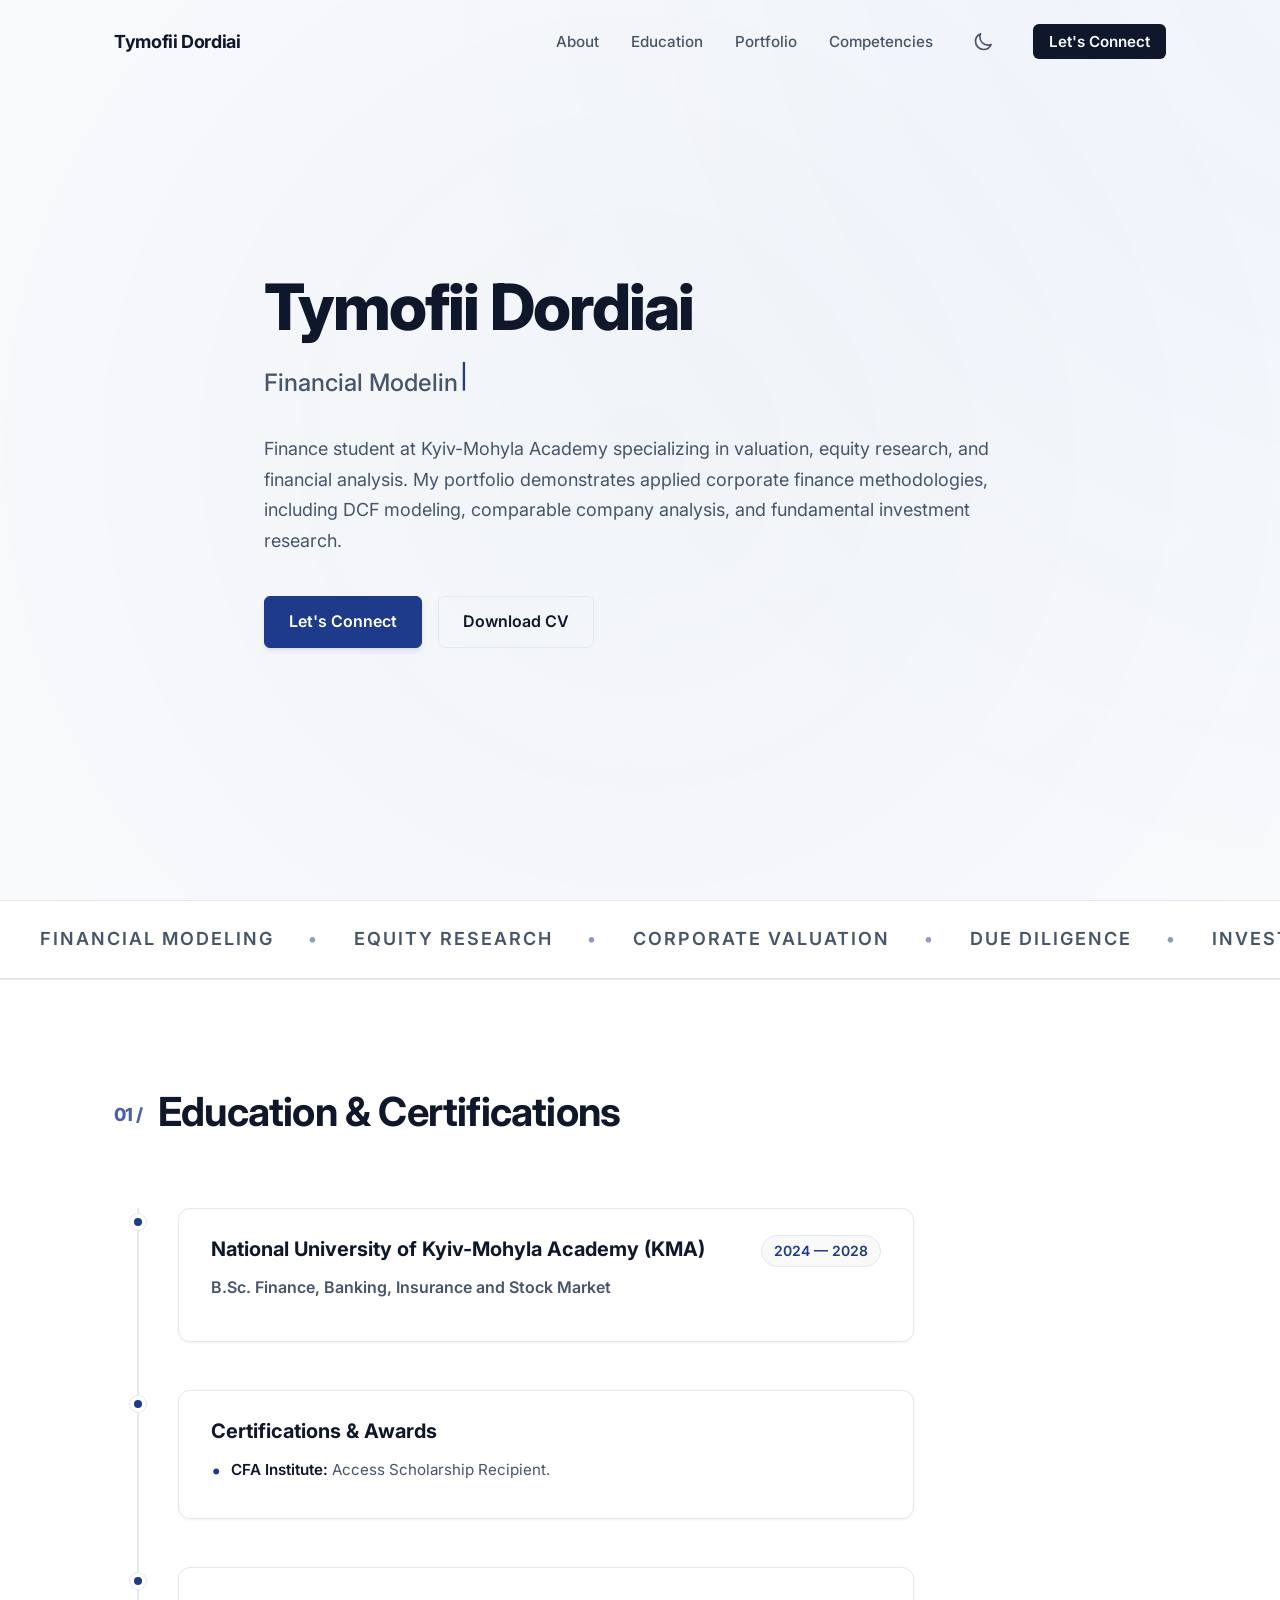
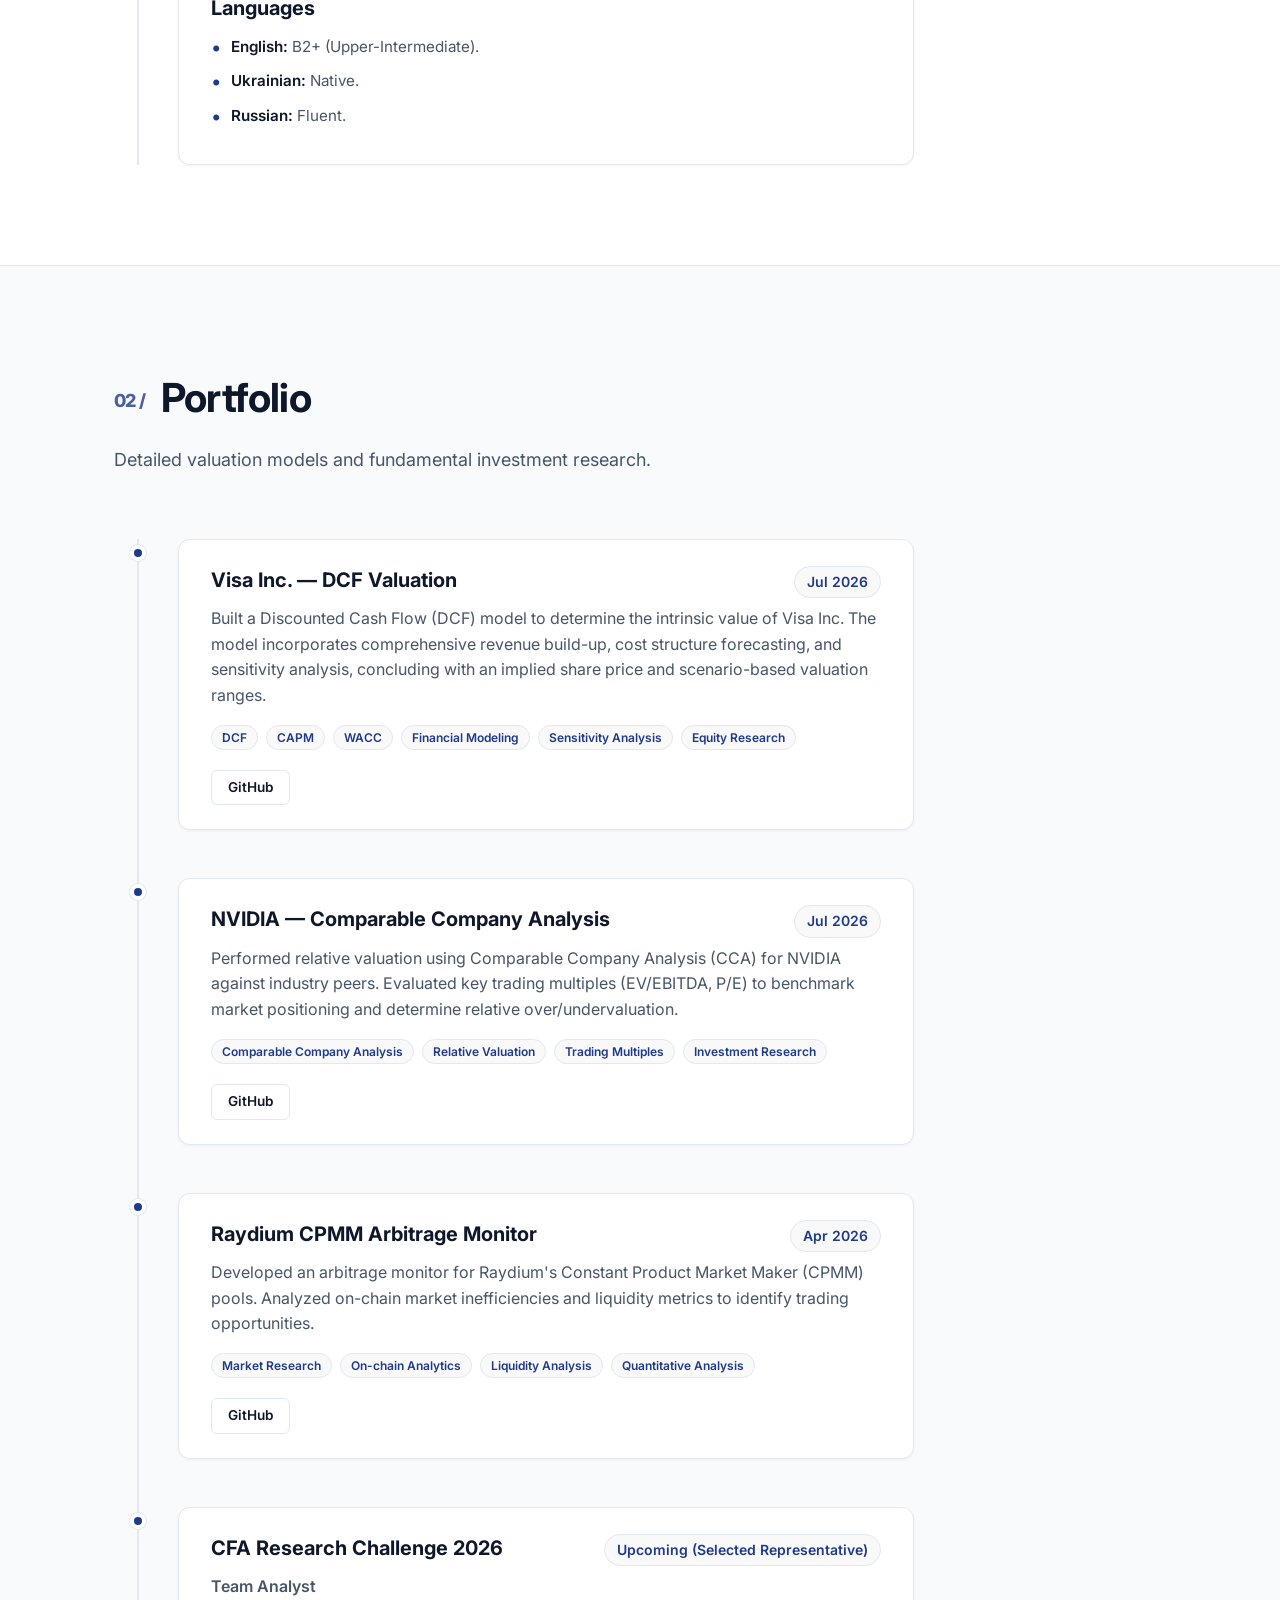
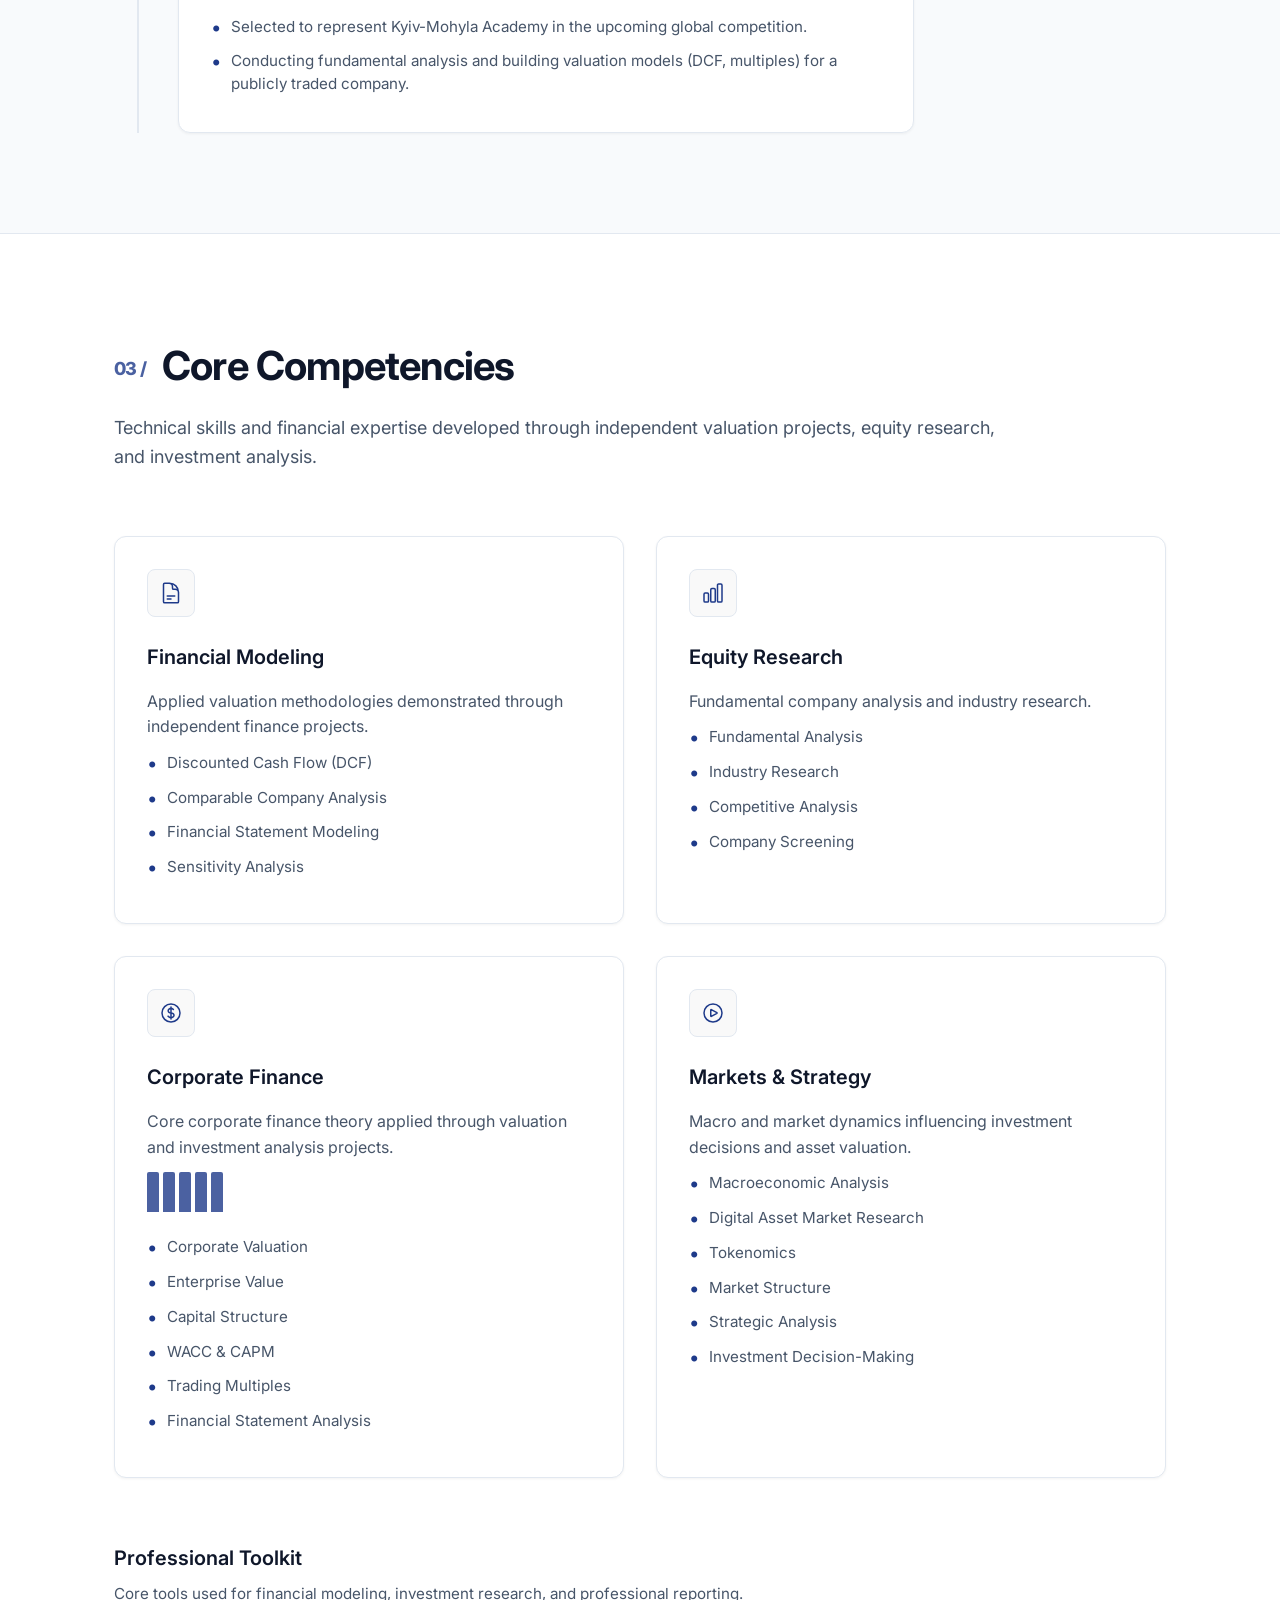
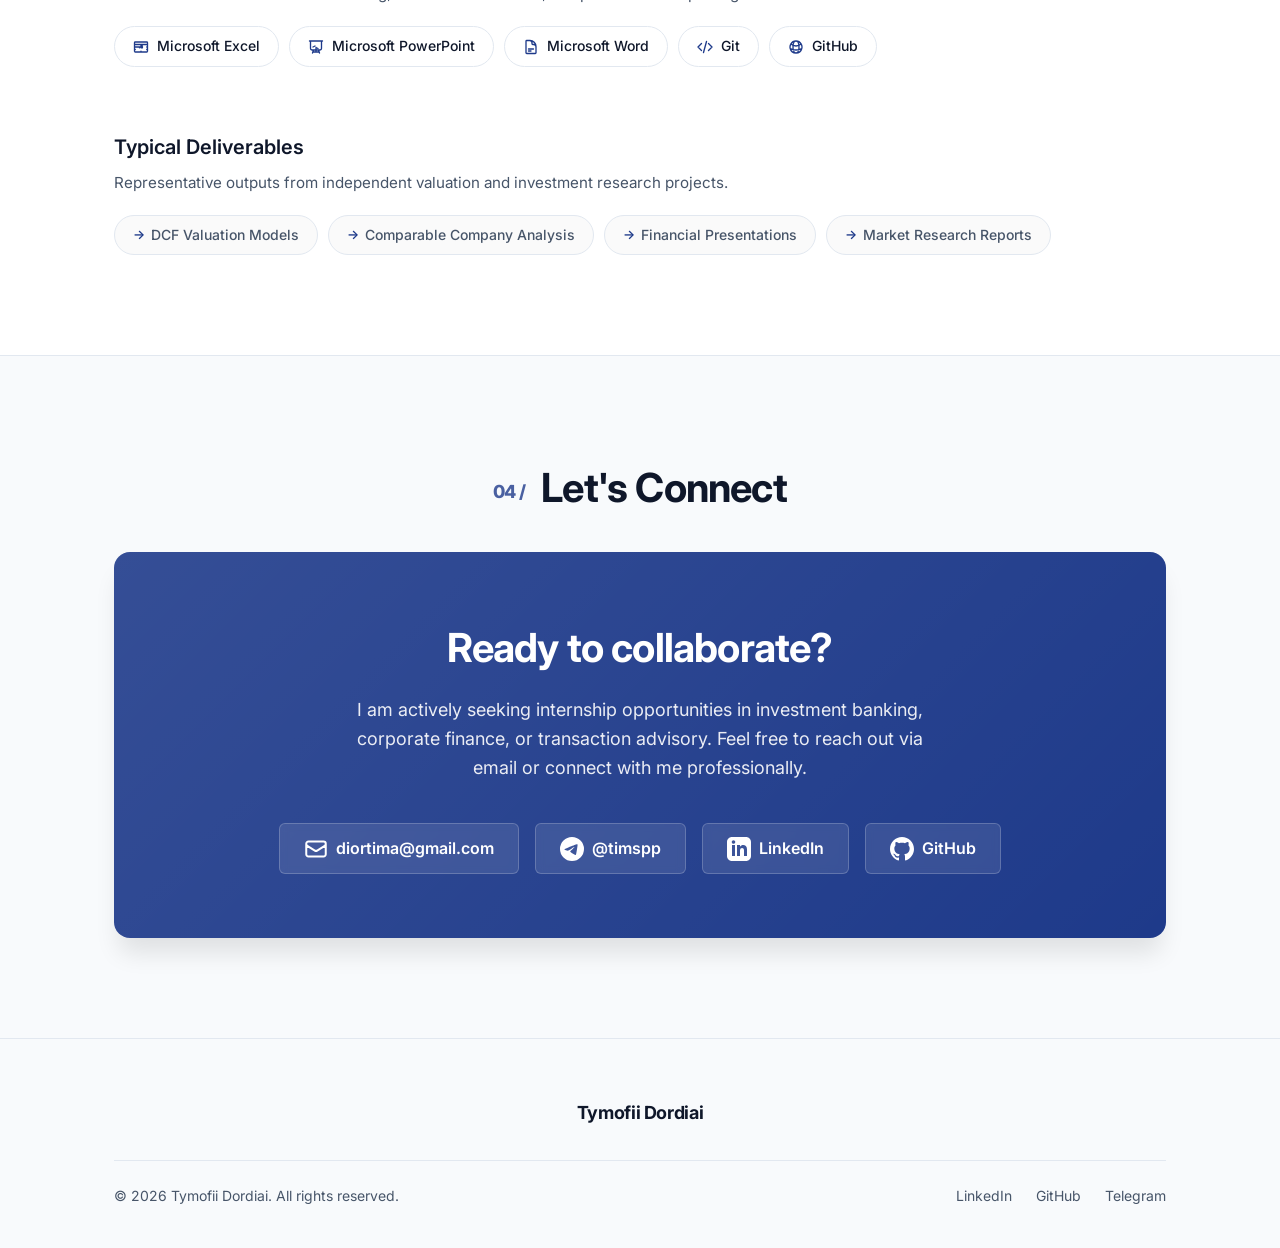
==== commit b4b9769a: "Update Raydium project date to Apr 2026" ====
--- a/index.html
+++ b/index.html
@@ -213,7 +213,7 @@
           <div class="timeline-content">
             <div class="timeline-header">
               <h3>Raydium CPMM Arbitrage Monitor</h3>
-              <span class="timeline-date">Jul 2026</span>
+              <span class="timeline-date">Apr 2026</span>
             </div>
             <p style="color: var(--text-secondary); margin-bottom: 16px;">Developed an arbitrage monitor for Raydium's Constant Product Market Maker (CPMM) pools. Analyzed on-chain market inefficiencies and liquidity metrics to identify trading opportunities.</p>
             
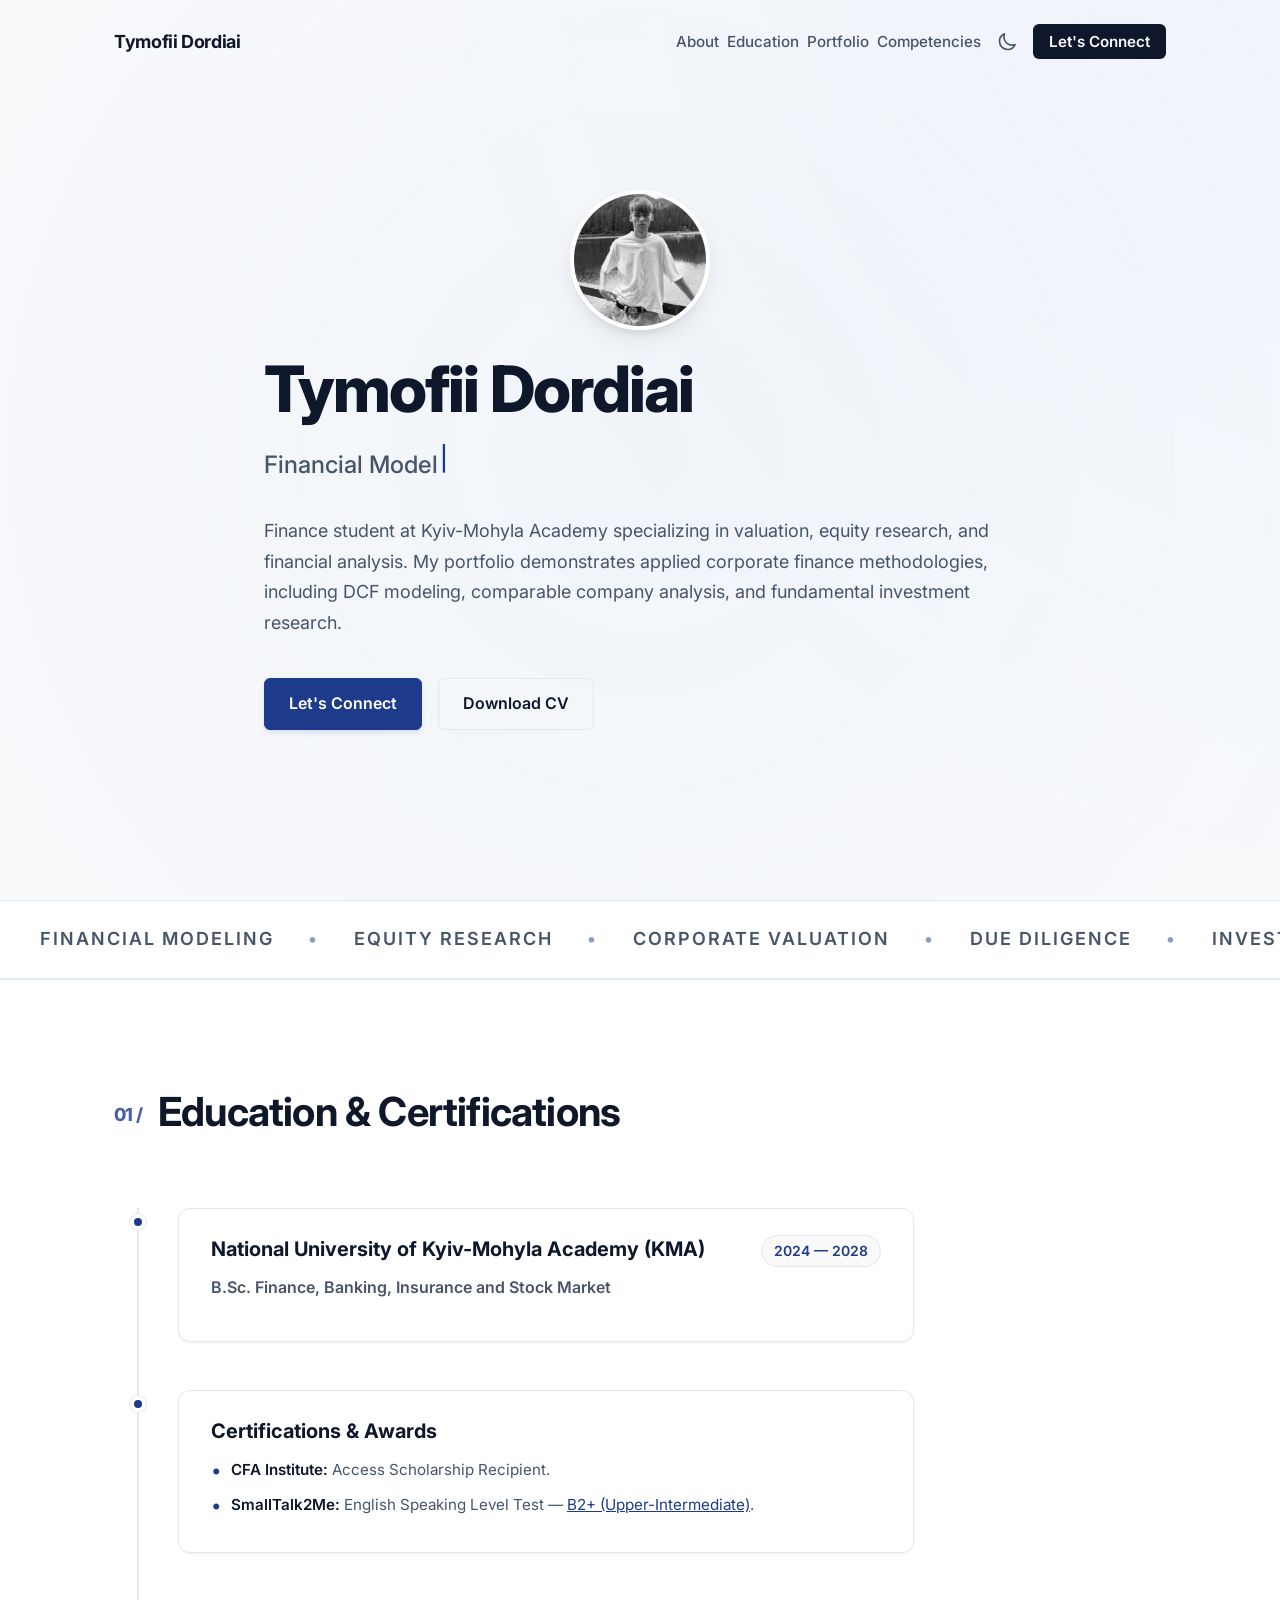
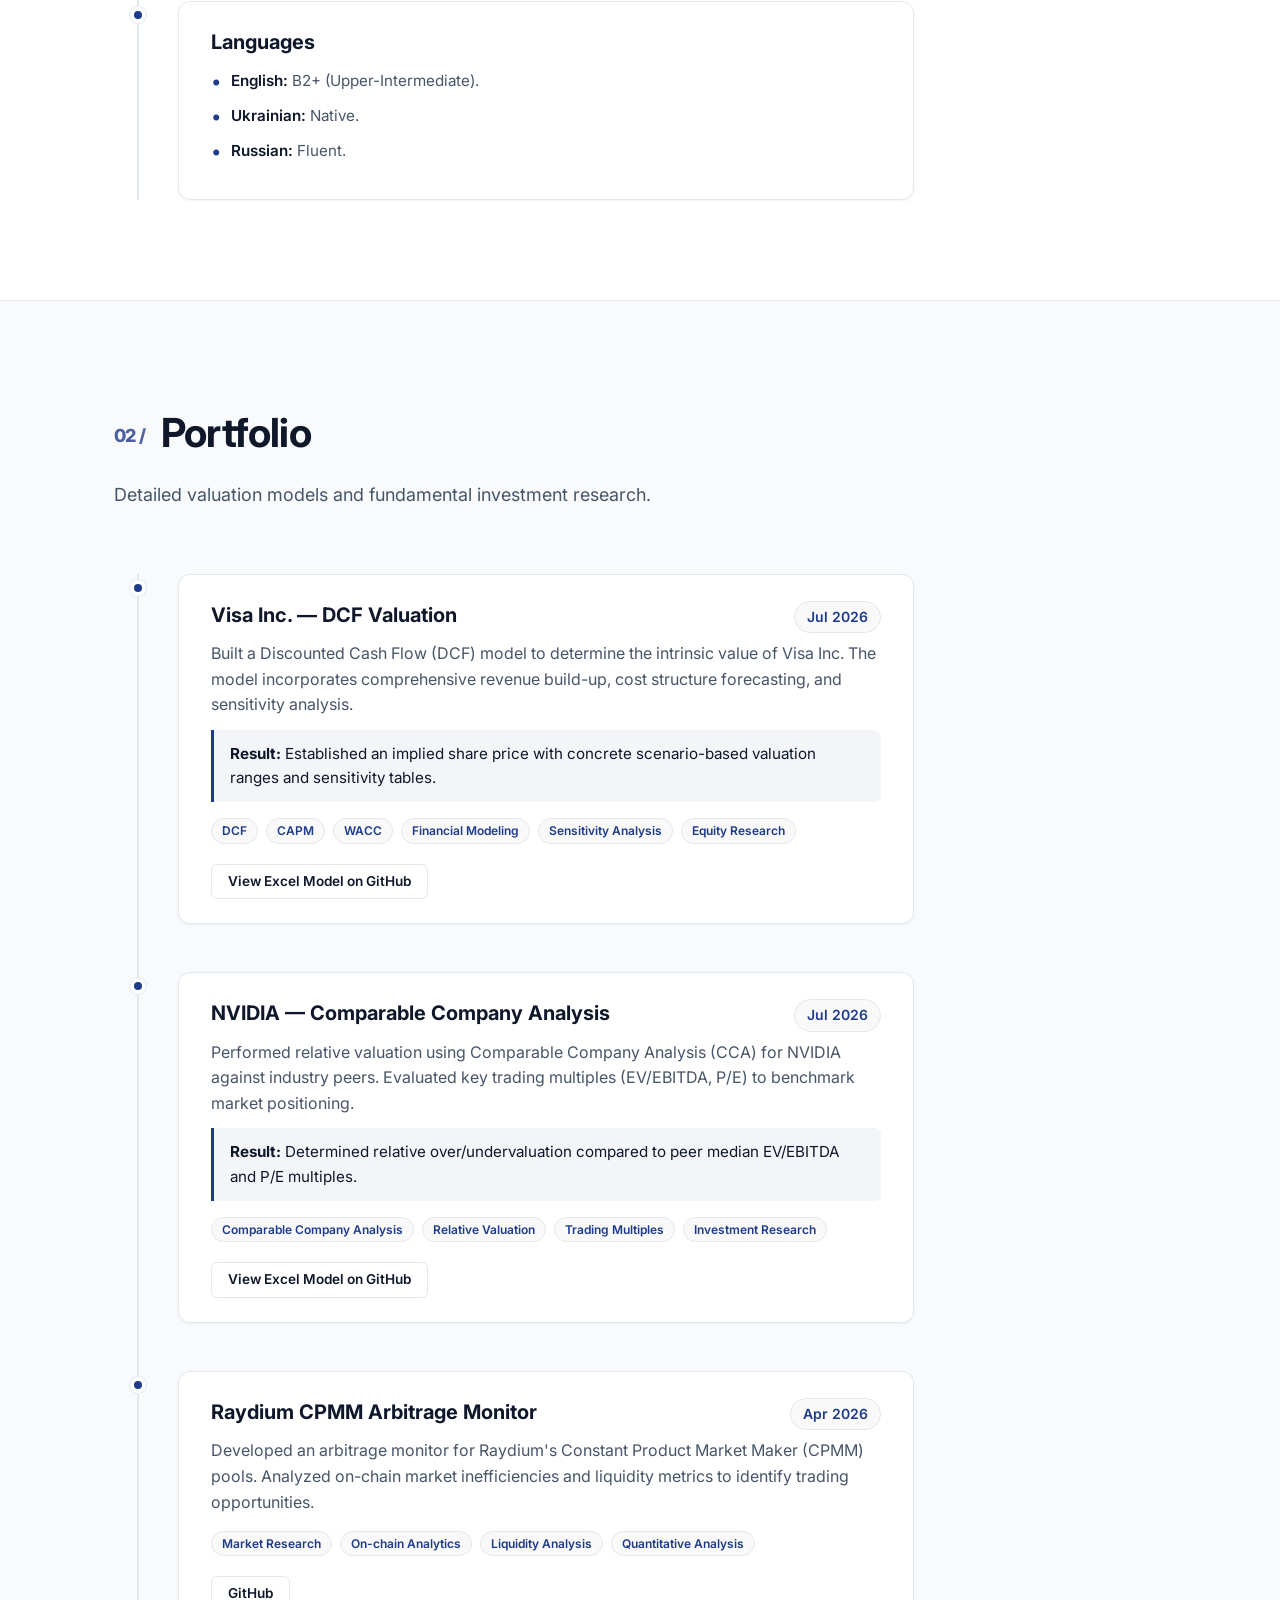
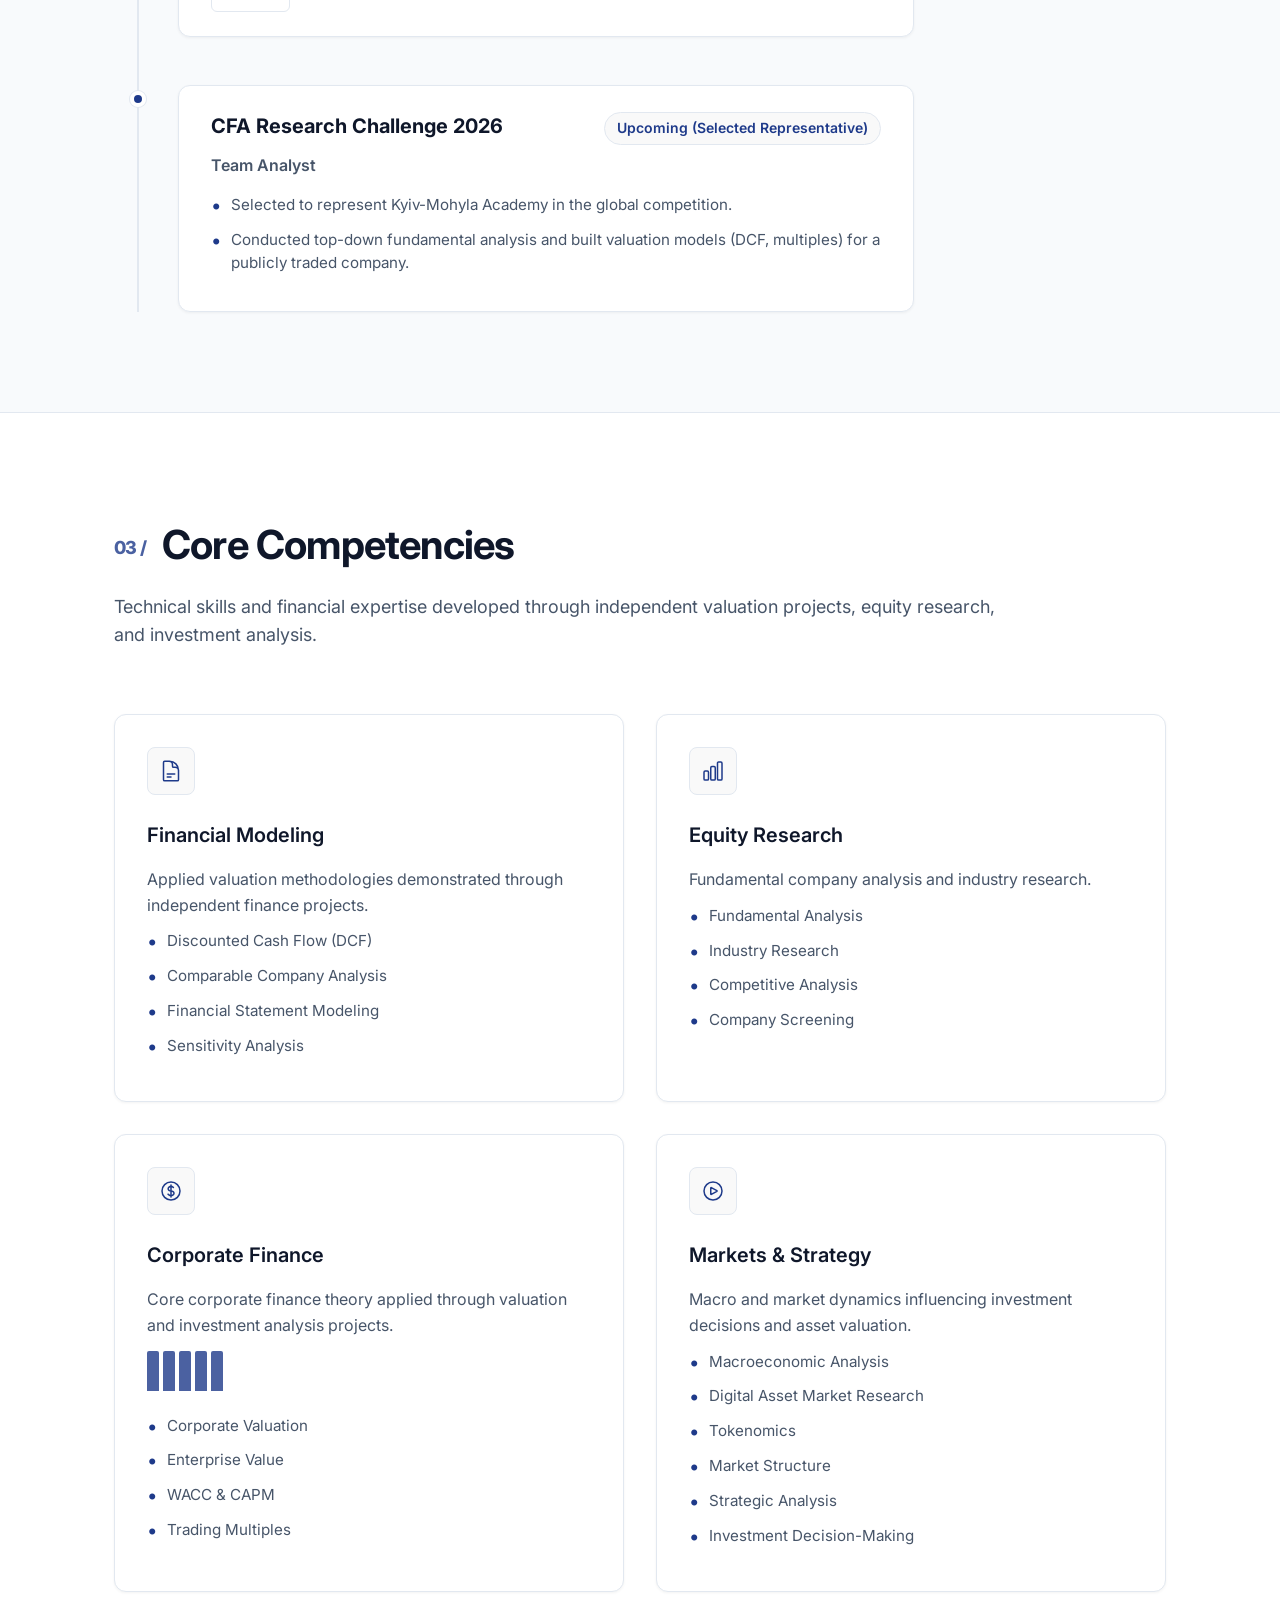
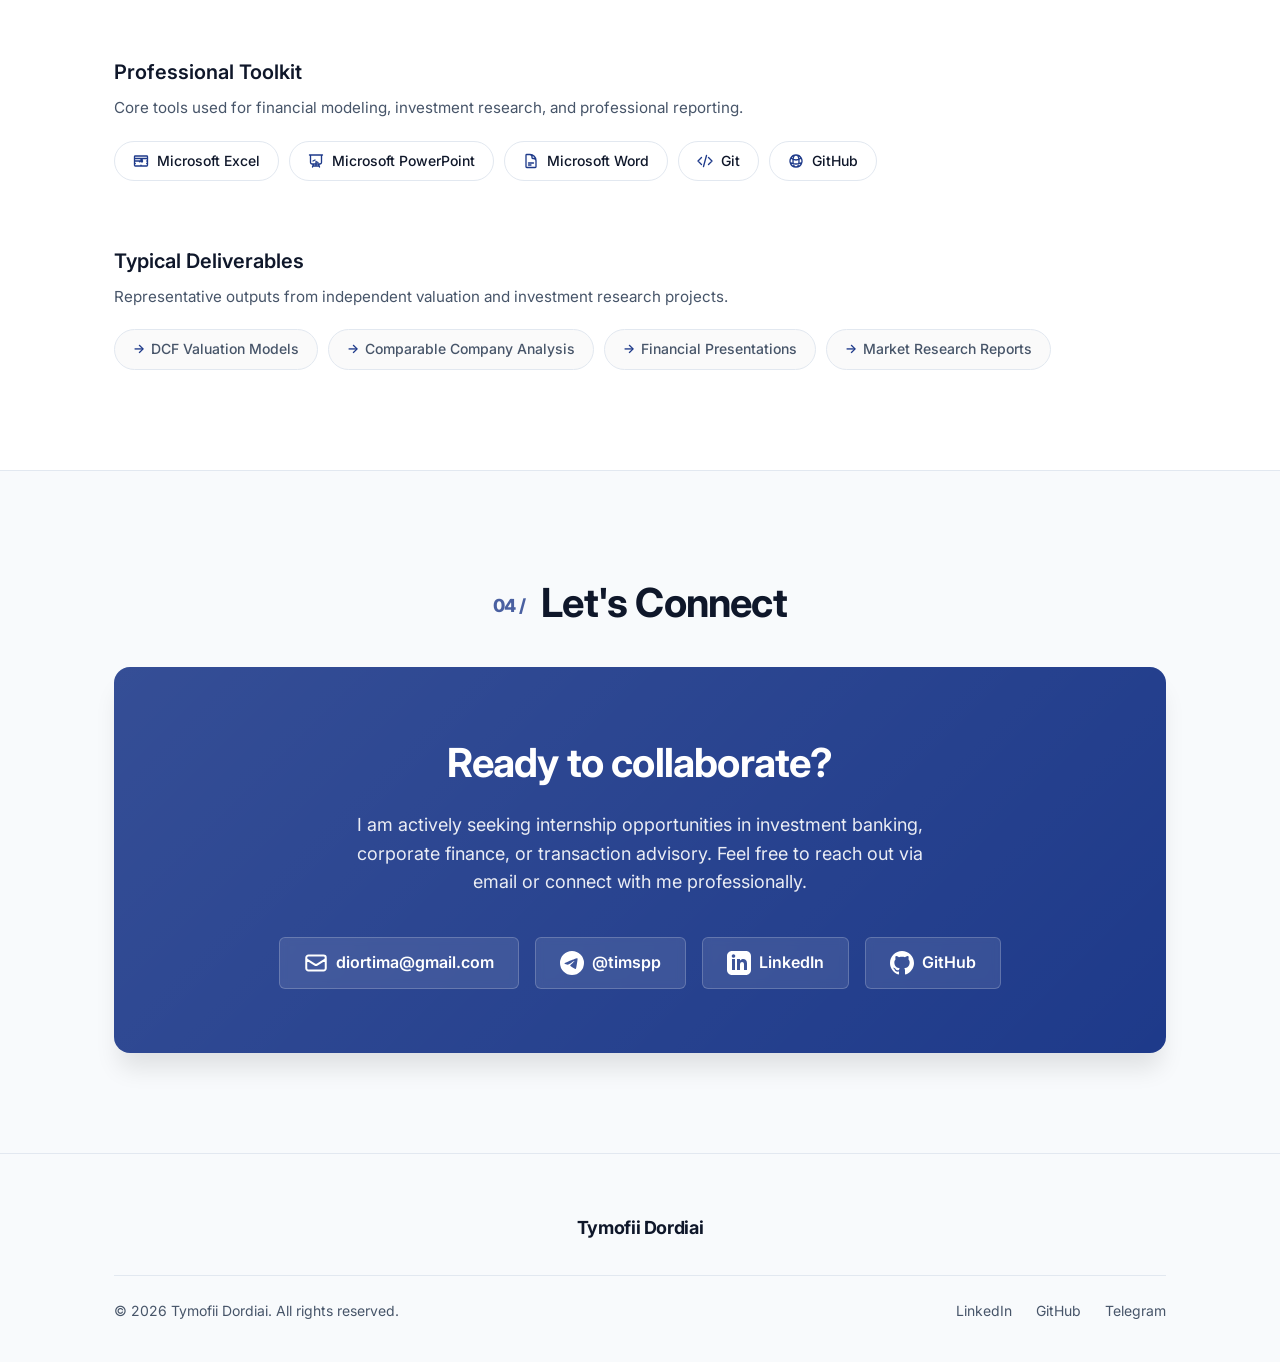
==== commit 2466425c: "Add profile picture, fix project results and balance skills based on V2 audit" ====
--- a/index.html
+++ b/index.html
@@ -60,6 +60,9 @@
 
   <section id="hero">
     <div class="container hero-content reveal">
+      <div class="hero-avatar no-print">
+        <img src="profile.jpg" alt="Tymofii Dordiai">
+      </div>
       <h1 class="hero-name">Tymofii Dordiai</h1>
       
       <!-- Dynamic Typing Effect -->
@@ -125,6 +128,7 @@
             </div>
             <ul class="skill-list" style="margin-top: 12px;">
               <li><strong>CFA Institute:</strong> Access Scholarship Recipient.</li>
+              <li><strong>SmallTalk2Me:</strong> English Speaking Level Test — <a href="https://app.smalltalk2.me/cert/6d5c60a7" target="_blank" style="color: var(--accent-color); text-decoration: underline;">B2+ (Upper-Intermediate)</a>.</li>
             </ul>
           </div>
         </div>
@@ -163,7 +167,10 @@
               <h3>Visa Inc. — DCF Valuation</h3>
               <span class="timeline-date">Jul 2026</span>
             </div>
-            <p style="color: var(--text-secondary); margin-bottom: 16px;">Built a Discounted Cash Flow (DCF) model to determine the intrinsic value of Visa Inc. The model incorporates comprehensive revenue build-up, cost structure forecasting, and sensitivity analysis, concluding with an implied share price and scenario-based valuation ranges.</p>
+            <p style="color: var(--text-secondary); margin-bottom: 12px;">Built a Discounted Cash Flow (DCF) model to determine the intrinsic value of Visa Inc. The model incorporates comprehensive revenue build-up, cost structure forecasting, and sensitivity analysis.</p>
+            <div class="project-result">
+              <strong>Result:</strong> Established an implied share price with concrete scenario-based valuation ranges and sensitivity tables.
+            </div>
             
             <div style="margin-bottom: 20px;">
               <div style="display: flex; gap: 8px; flex-wrap: wrap;">
@@ -177,7 +184,7 @@
             </div>
 
             <div style="display: flex; gap: 12px;">
-              <a href="https://github.com/Timo274/My-Projects-Portfolio" target="_blank" class="btn-secondary hover-target magnetic-btn" style="padding: 6px 16px; font-size: 0.85rem;">GitHub</a>
+              <a href="https://github.com/Timo274/My-Projects-Portfolio" target="_blank" class="btn-secondary hover-target magnetic-btn" style="padding: 6px 16px; font-size: 0.85rem;">View Excel Model on GitHub</a>
             </div>
           </div>
         </div>
@@ -190,7 +197,10 @@
               <h3>NVIDIA — Comparable Company Analysis</h3>
               <span class="timeline-date">Jul 2026</span>
             </div>
-            <p style="color: var(--text-secondary); margin-bottom: 16px;">Performed relative valuation using Comparable Company Analysis (CCA) for NVIDIA against industry peers. Evaluated key trading multiples (EV/EBITDA, P/E) to benchmark market positioning and determine relative over/undervaluation.</p>
+            <p style="color: var(--text-secondary); margin-bottom: 12px;">Performed relative valuation using Comparable Company Analysis (CCA) for NVIDIA against industry peers. Evaluated key trading multiples (EV/EBITDA, P/E) to benchmark market positioning.</p>
+            <div class="project-result">
+              <strong>Result:</strong> Determined relative over/undervaluation compared to peer median EV/EBITDA and P/E multiples.
+            </div>
             
             <div style="margin-bottom: 20px;">
               <div style="display: flex; gap: 8px; flex-wrap: wrap;">
@@ -202,7 +212,7 @@
             </div>
 
             <div style="display: flex; gap: 12px;">
-              <a href="https://github.com/Timo274/My-Projects-Portfolio" target="_blank" class="btn-secondary hover-target magnetic-btn" style="padding: 6px 16px; font-size: 0.85rem;">GitHub</a>
+              <a href="https://github.com/Timo274/My-Projects-Portfolio" target="_blank" class="btn-secondary hover-target magnetic-btn" style="padding: 6px 16px; font-size: 0.85rem;">View Excel Model on GitHub</a>
             </div>
           </div>
         </div>
@@ -242,8 +252,8 @@
             </div>
             <h4 class="timeline-role">Team Analyst</h4>
             <ul class="skill-list">
-              <li>Selected to represent Kyiv-Mohyla Academy in the upcoming global competition.</li>
-              <li>Conducting fundamental analysis and building valuation models (DCF, multiples) for a publicly traded company.</li>
+              <li>Selected to represent Kyiv-Mohyla Academy in the global competition.</li>
+              <li>Conducted top-down fundamental analysis and built valuation models (DCF, multiples) for a publicly traded company.</li>
             </ul>
           </div>
         </div>
@@ -304,10 +314,8 @@
           <ul class="skill-list">
             <li>Corporate Valuation</li>
             <li>Enterprise Value</li>
-            <li>Capital Structure</li>
             <li>WACC &amp; CAPM</li>
             <li>Trading Multiples</li>
-            <li>Financial Statement Analysis</li>
           </ul>
         </div>
 
--- a/style.css
+++ b/style.css
@@ -176,7 +176,7 @@
 .nav-links {
   list-style: none;
   display: flex;
-  gap: 32px;
+  gap: 8px;
   align-items: center;
 }
 
@@ -225,6 +225,29 @@
   color: var(--accent-color);
 }
 
+/* Hero Avatar */
+.hero-avatar {
+  margin-bottom: 24px;
+  display: flex;
+  justify-content: center;
+}
+
+.hero-avatar img {
+  width: 140px;
+  height: 140px;
+  border-radius: 50%;
+  object-fit: cover;
+  border: 4px solid var(--card-bg);
+  box-shadow: 0 10px 25px -5px rgba(0, 0, 0, 0.1), 0 8px 10px -6px rgba(0, 0, 0, 0.1);
+  filter: grayscale(100%);
+  transition: var(--transition);
+}
+
+.hero-avatar img:hover {
+  filter: grayscale(0%);
+  transform: scale(1.05);
+}
+
 .moon-icon { display: block; }
 .sun-icon { display: none; }
 
@@ -350,6 +373,21 @@
 .hero-actions {
   display: flex;
   gap: 16px;
+}
+
+/* Project Results */
+.project-result {
+  background-color: rgba(30, 58, 138, 0.05);
+  border-left: 3px solid var(--accent-color);
+  padding: 12px 16px;
+  margin-bottom: 16px;
+  border-radius: 0 6px 6px 0;
+  font-size: 0.95rem;
+  color: var(--text-primary);
+}
+
+[data-theme="dark"] .project-result {
+  background-color: rgba(96, 165, 250, 0.1);
 }
 
 /* Skills Section */
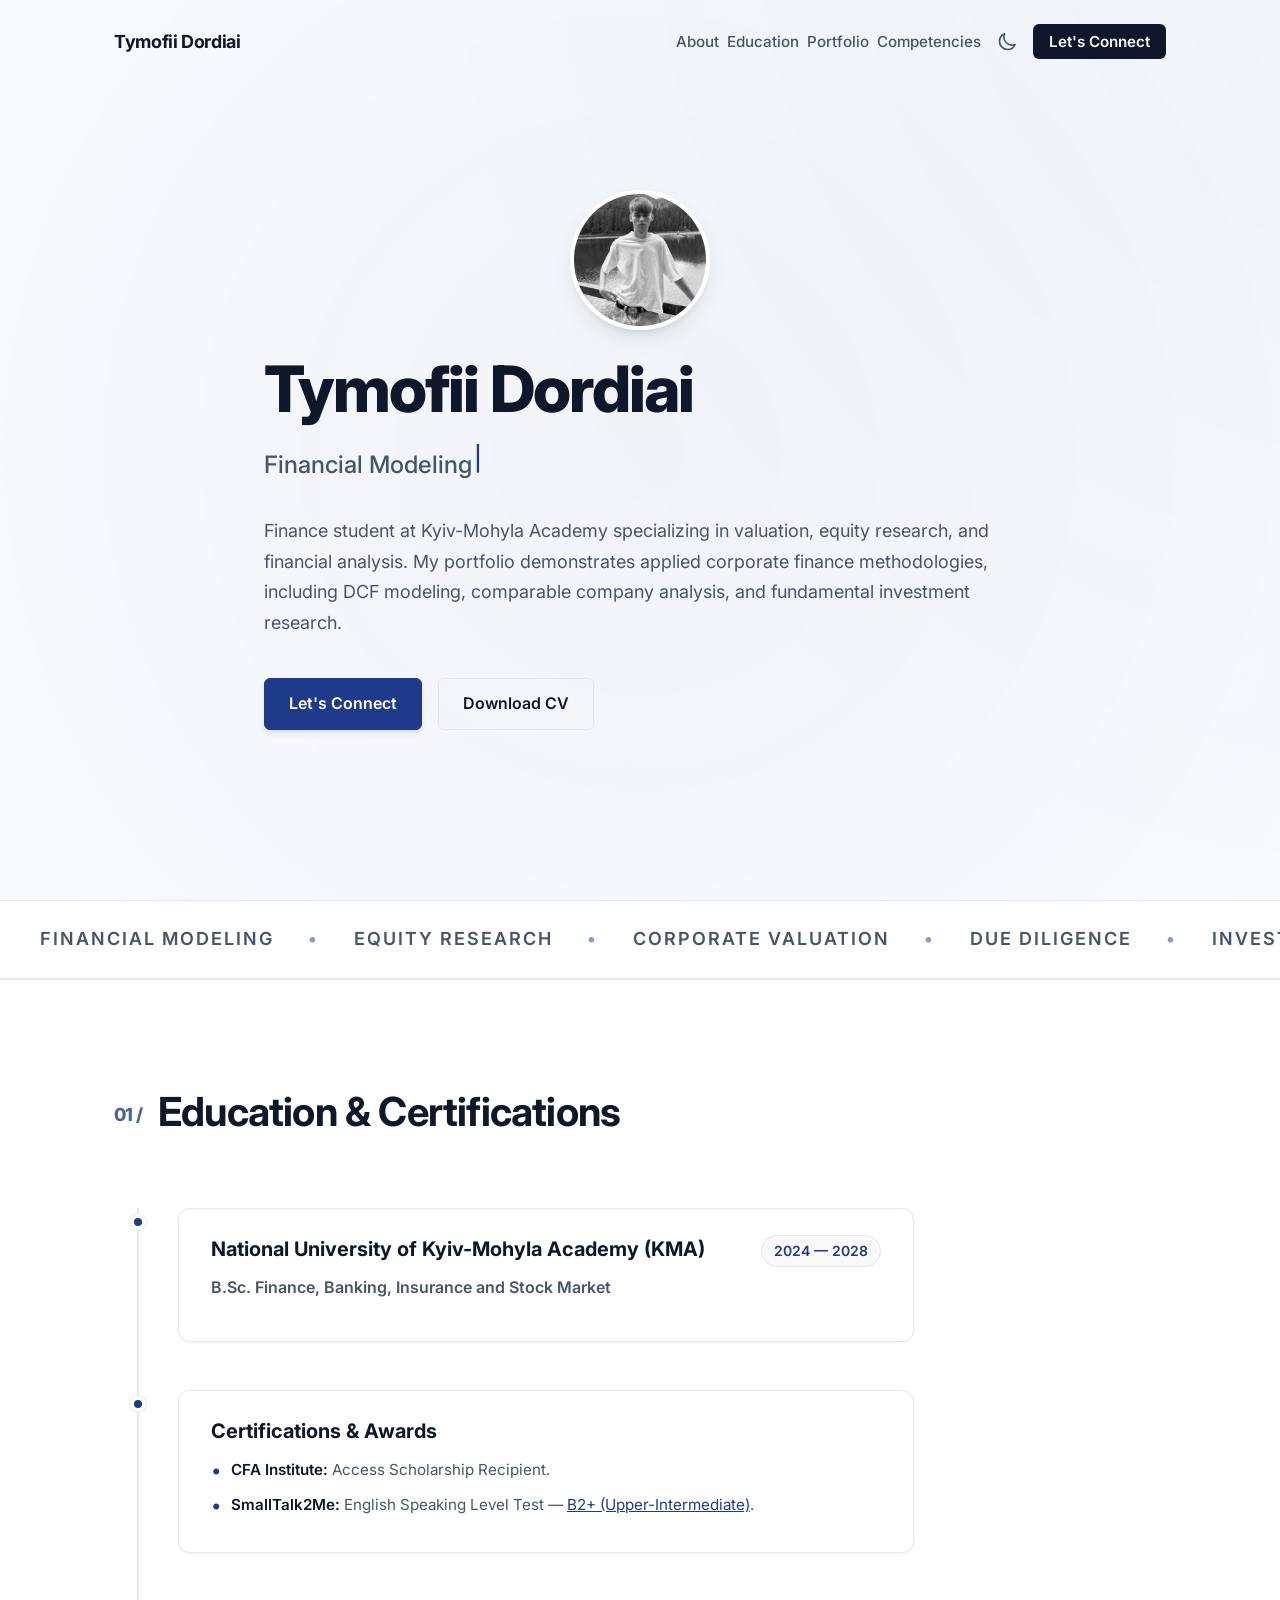
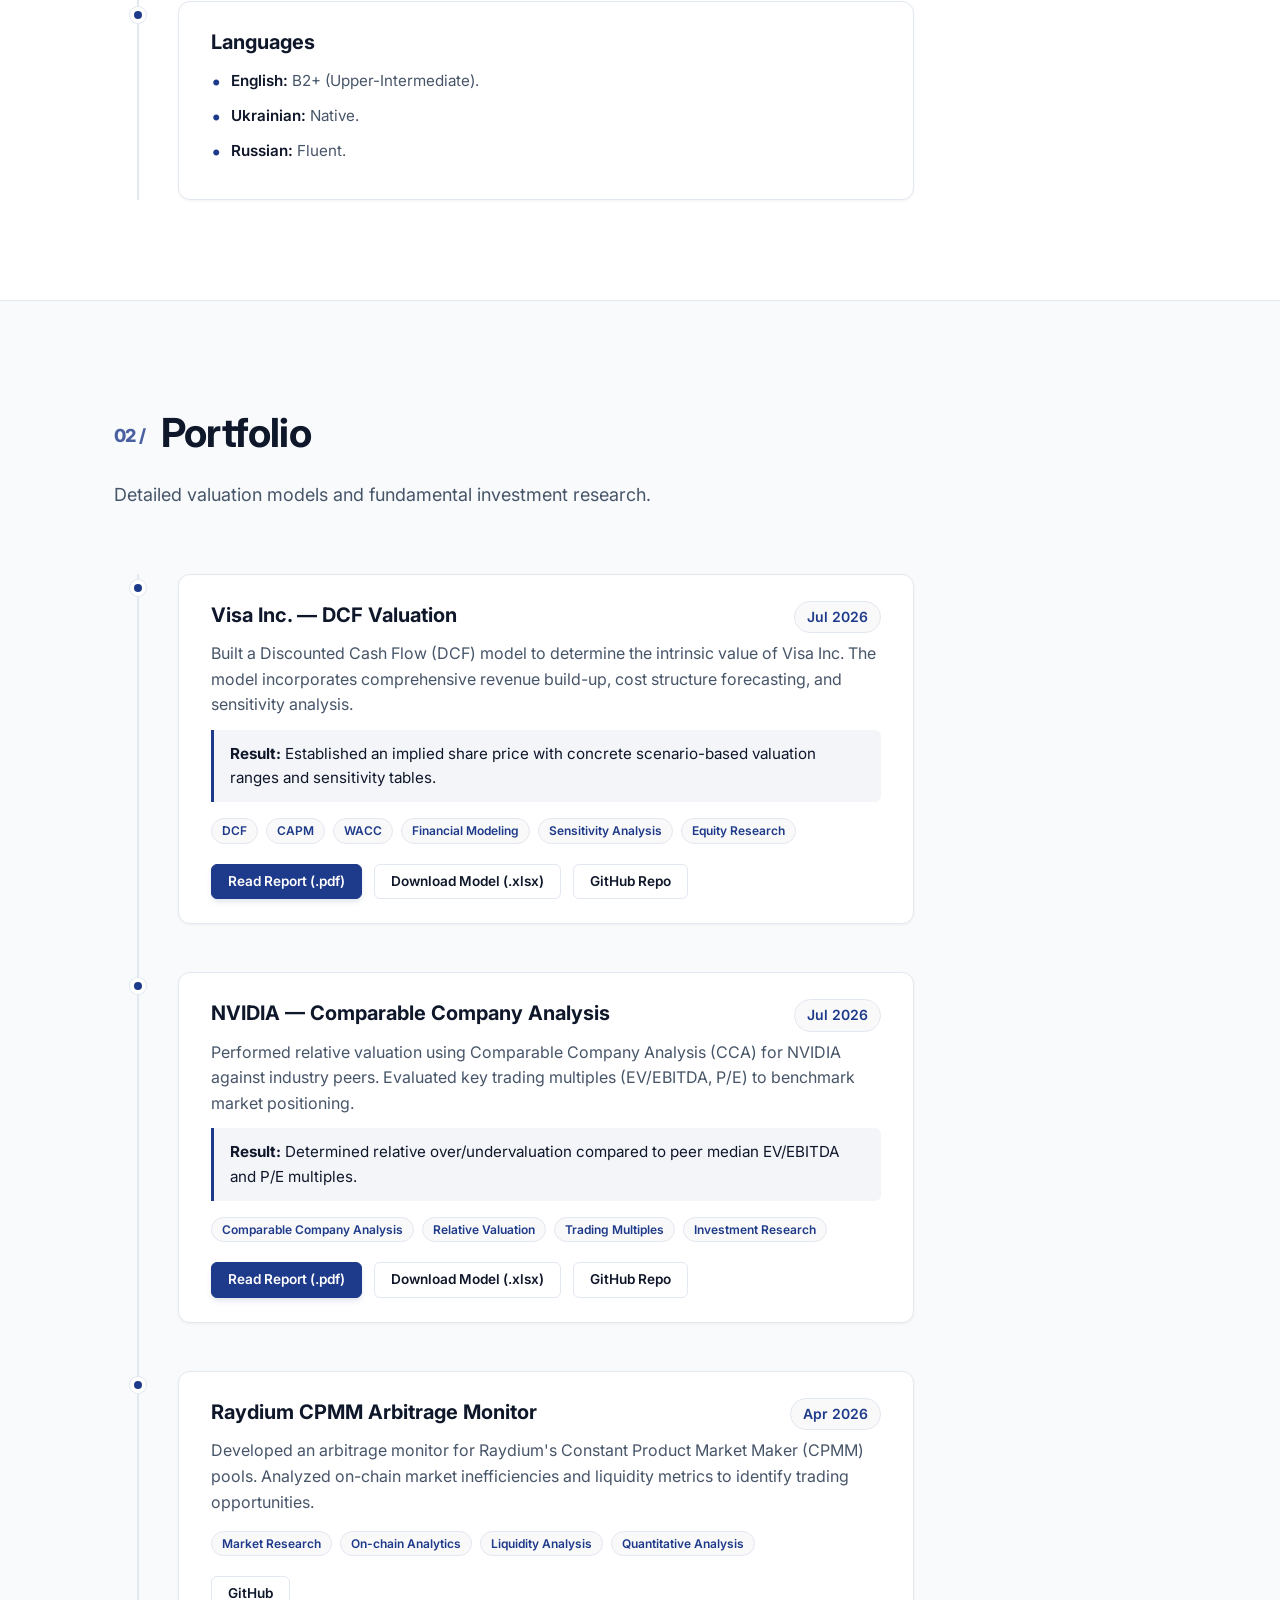
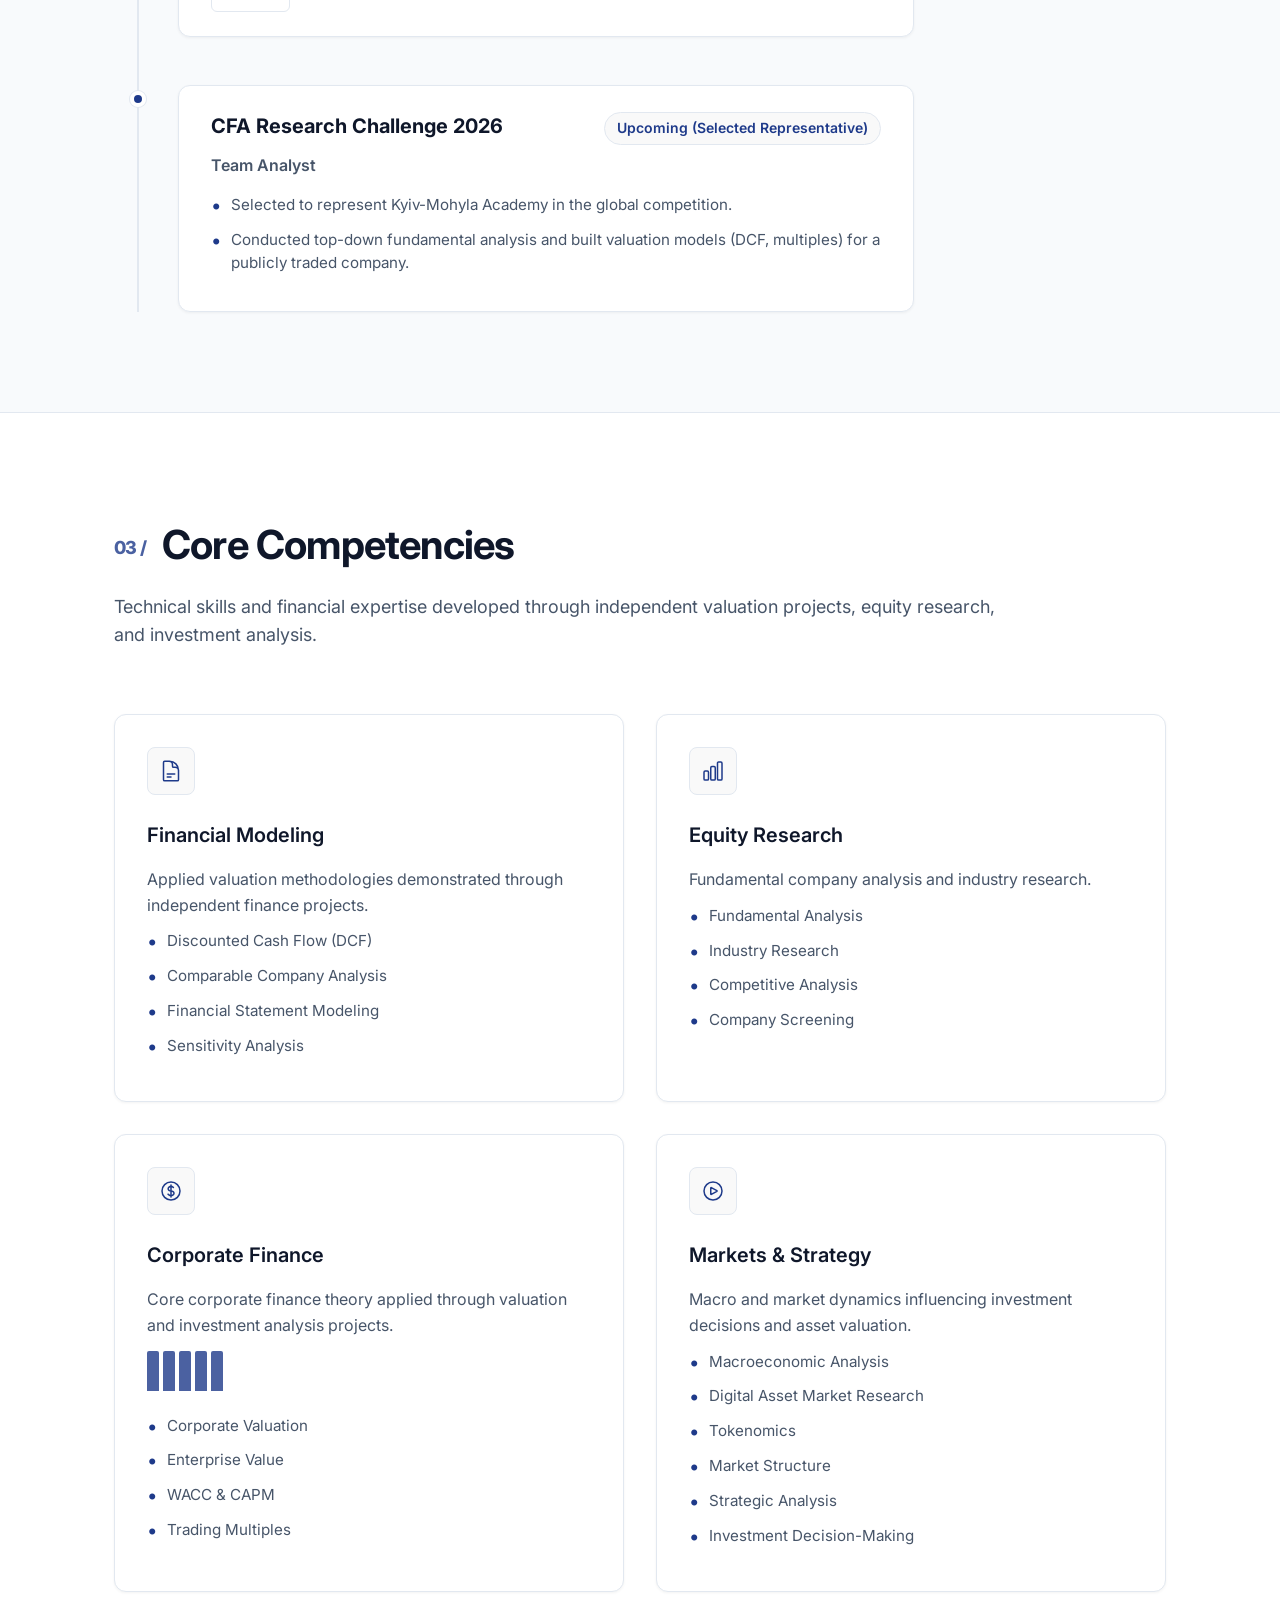
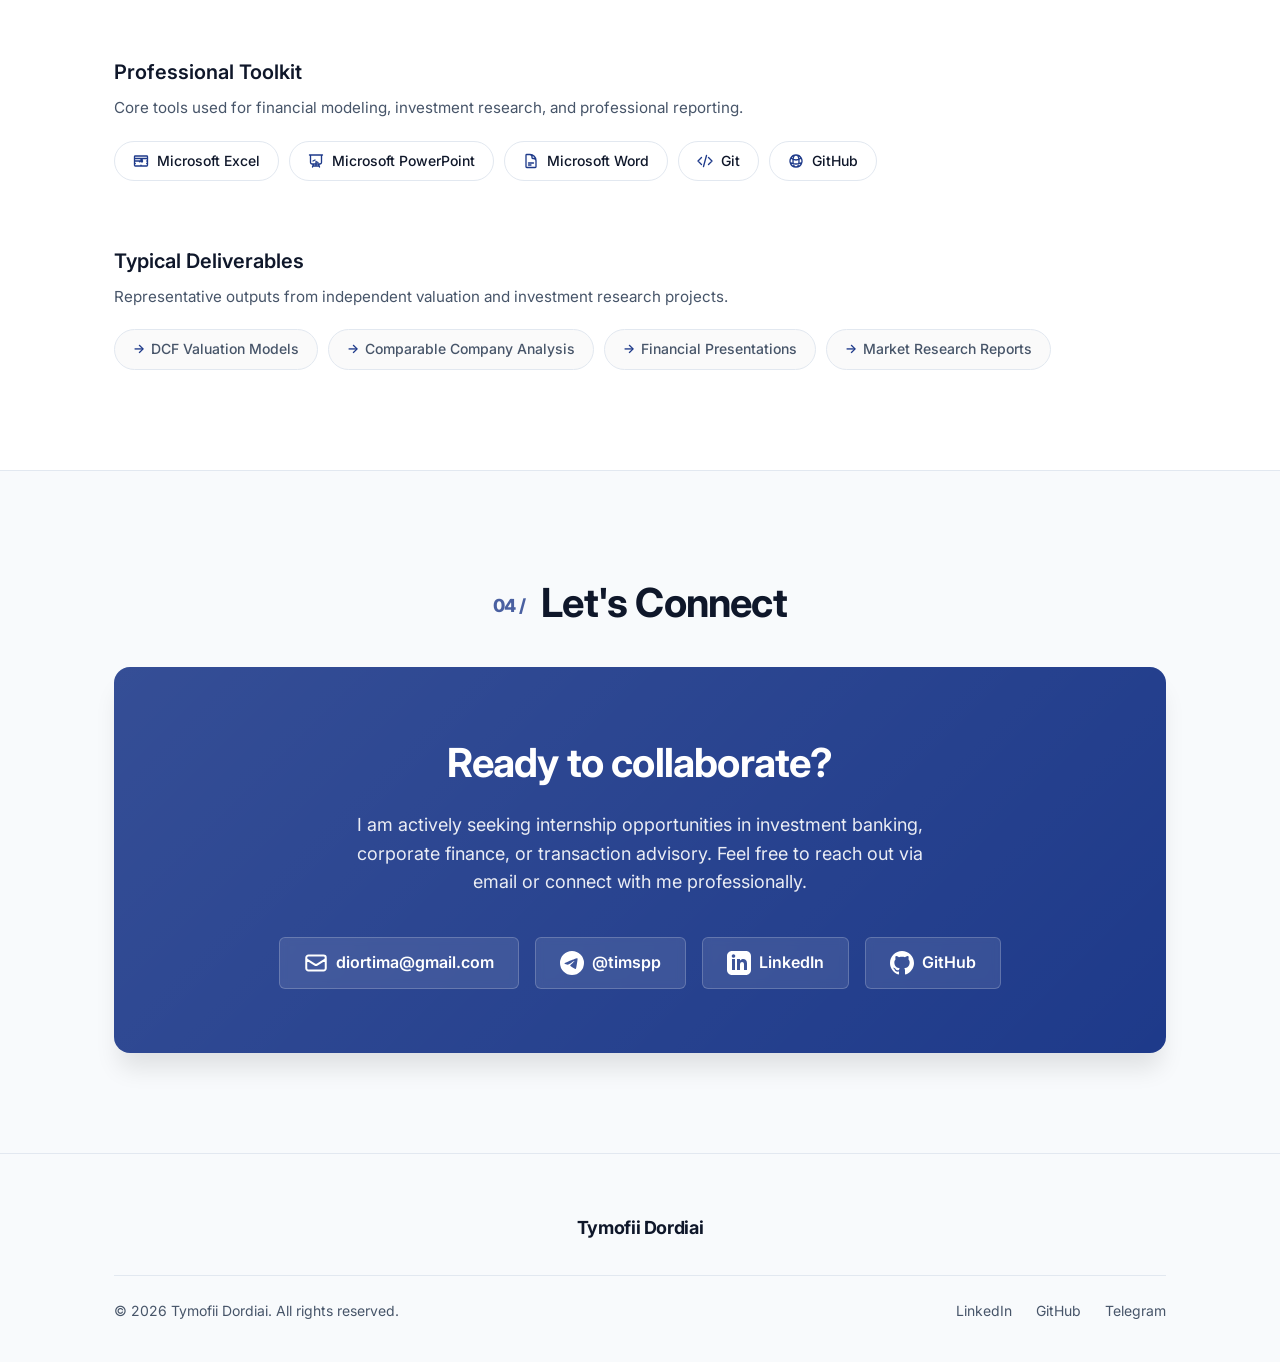
==== commit 35e70140: "Add project PDF reports and direct Excel model downloads" ====
--- a/index.html
+++ b/index.html
@@ -183,8 +183,10 @@
               </div>
             </div>
 
-            <div style="display: flex; gap: 12px;">
-              <a href="https://github.com/Timo274/My-Projects-Portfolio" target="_blank" class="btn-secondary hover-target magnetic-btn" style="padding: 6px 16px; font-size: 0.85rem;">View Excel Model on GitHub</a>
+            <div style="display: flex; gap: 12px; flex-wrap: wrap;">
+              <a href="assets/Visa_DCF_Report.pdf" target="_blank" class="btn-primary hover-target magnetic-btn" style="padding: 6px 16px; font-size: 0.85rem;">Read Report (.pdf)</a>
+              <a href="assets/Visa_DCF_Model.xlsx" download class="btn-secondary hover-target magnetic-btn" style="padding: 6px 16px; font-size: 0.85rem;">Download Model (.xlsx)</a>
+              <a href="https://github.com/Timo274/My-Projects-Portfolio" target="_blank" class="btn-secondary hover-target magnetic-btn" style="padding: 6px 16px; font-size: 0.85rem;">GitHub Repo</a>
             </div>
           </div>
         </div>
@@ -211,8 +213,10 @@
               </div>
             </div>
 
-            <div style="display: flex; gap: 12px;">
-              <a href="https://github.com/Timo274/My-Projects-Portfolio" target="_blank" class="btn-secondary hover-target magnetic-btn" style="padding: 6px 16px; font-size: 0.85rem;">View Excel Model on GitHub</a>
+            <div style="display: flex; gap: 12px; flex-wrap: wrap;">
+              <a href="assets/Nvidia_Comparable_Company_Analysis_Report.pdf" target="_blank" class="btn-primary hover-target magnetic-btn" style="padding: 6px 16px; font-size: 0.85rem;">Read Report (.pdf)</a>
+              <a href="assets/Nvidia_Comparable_Company_Analysis_Model.xlsx" download class="btn-secondary hover-target magnetic-btn" style="padding: 6px 16px; font-size: 0.85rem;">Download Model (.xlsx)</a>
+              <a href="https://github.com/Timo274/My-Projects-Portfolio" target="_blank" class="btn-secondary hover-target magnetic-btn" style="padding: 6px 16px; font-size: 0.85rem;">GitHub Repo</a>
             </div>
           </div>
         </div>
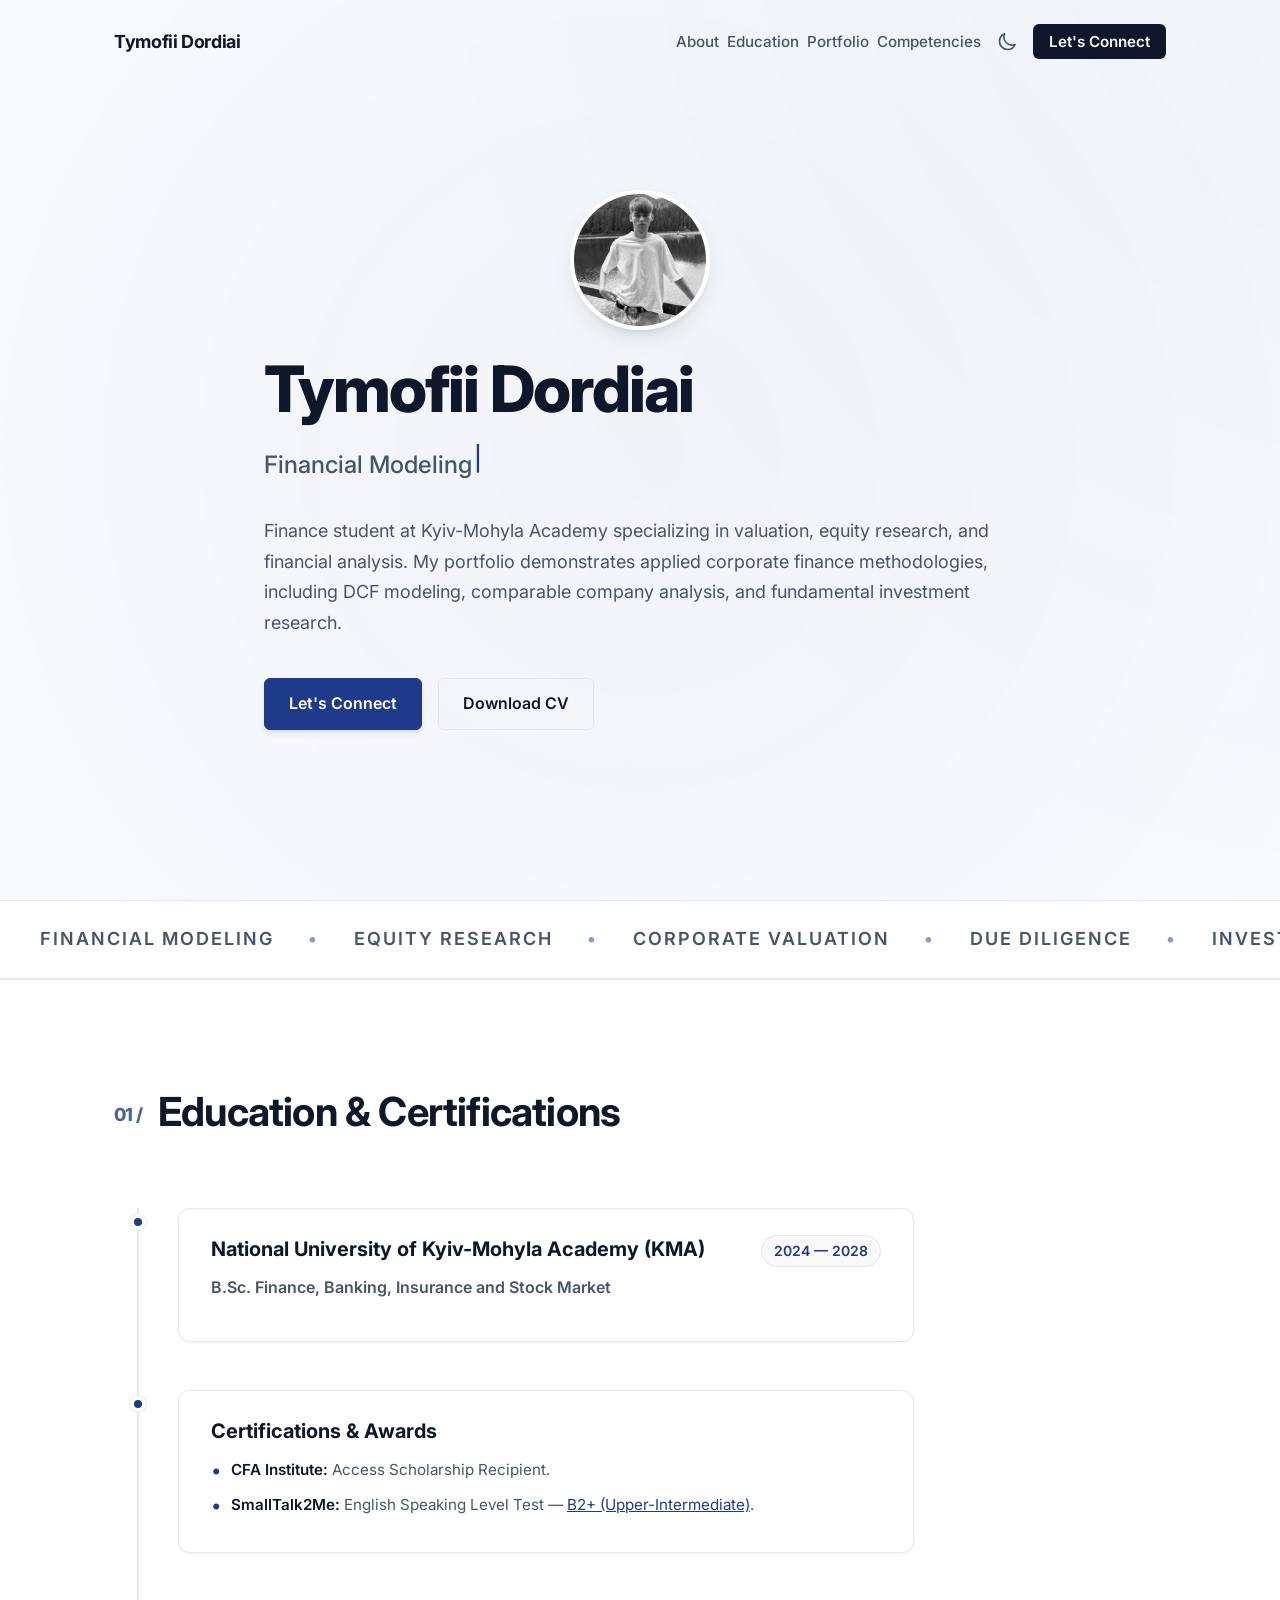
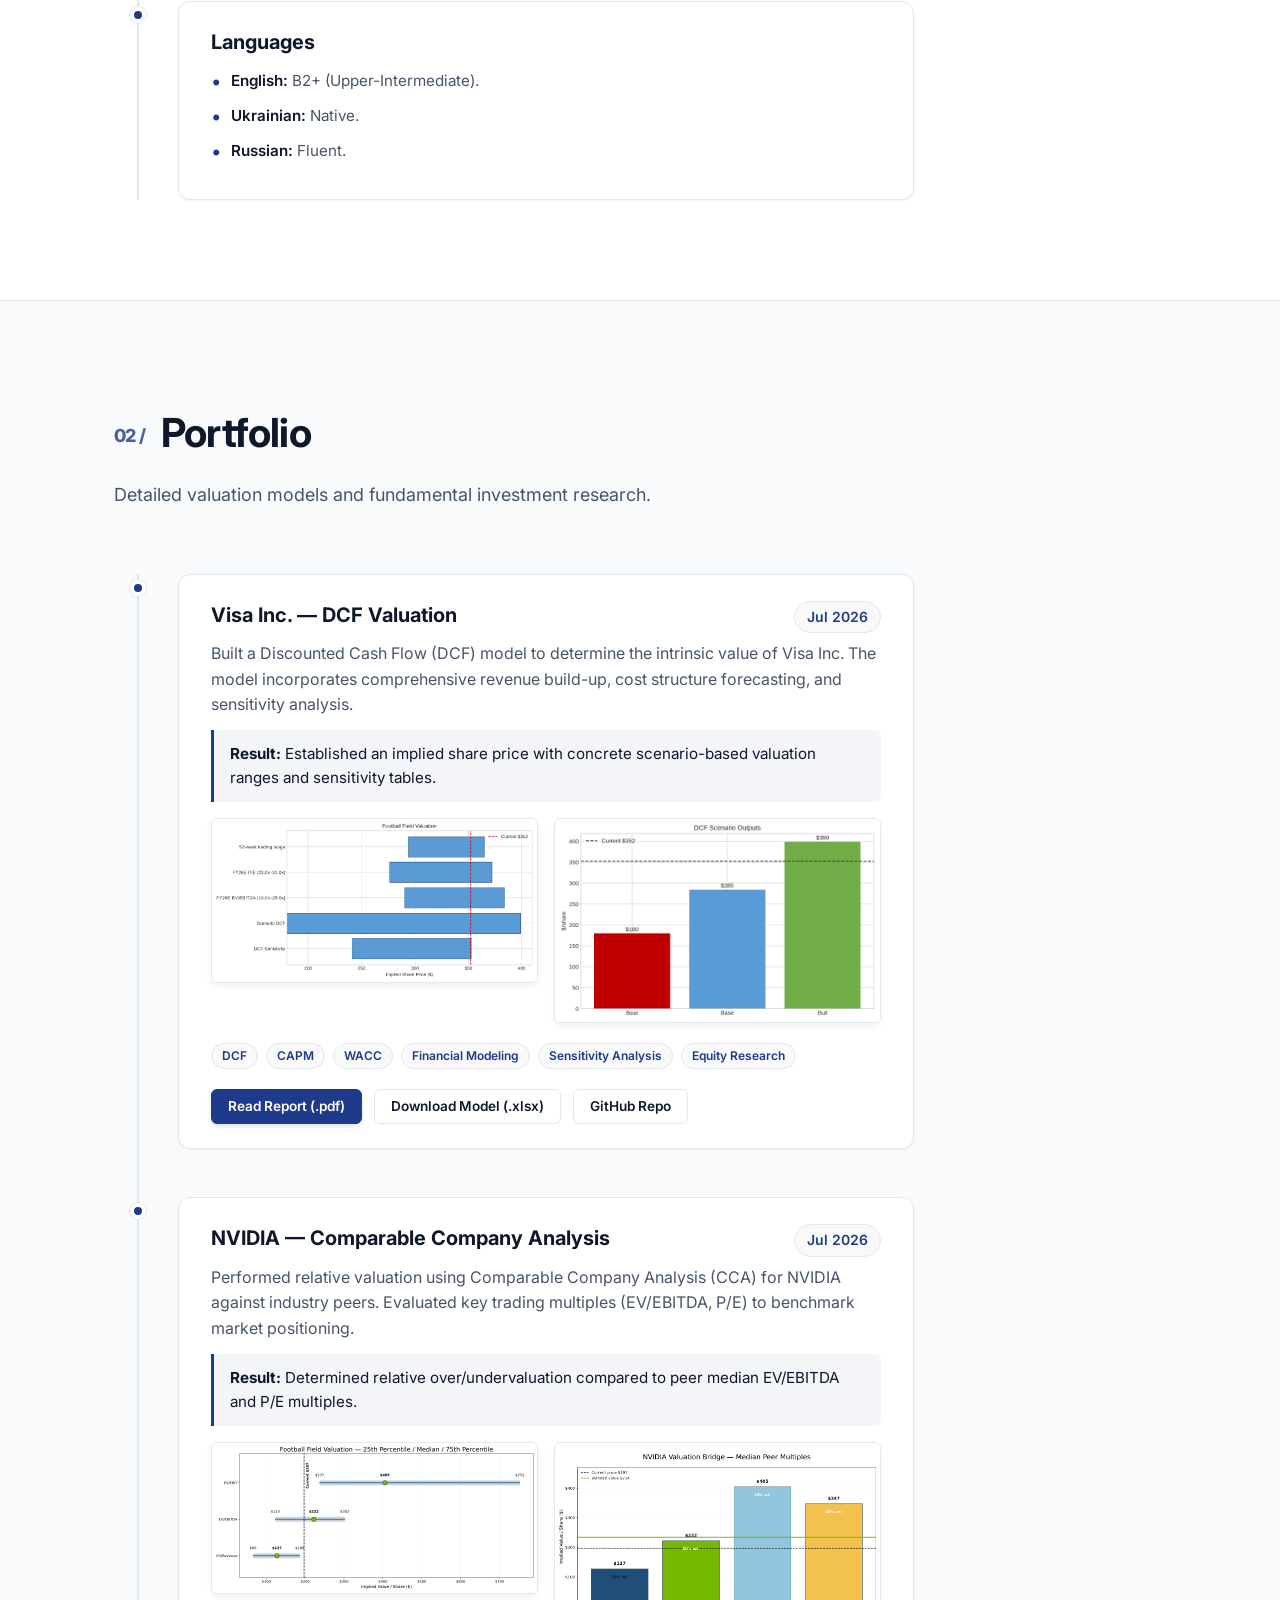
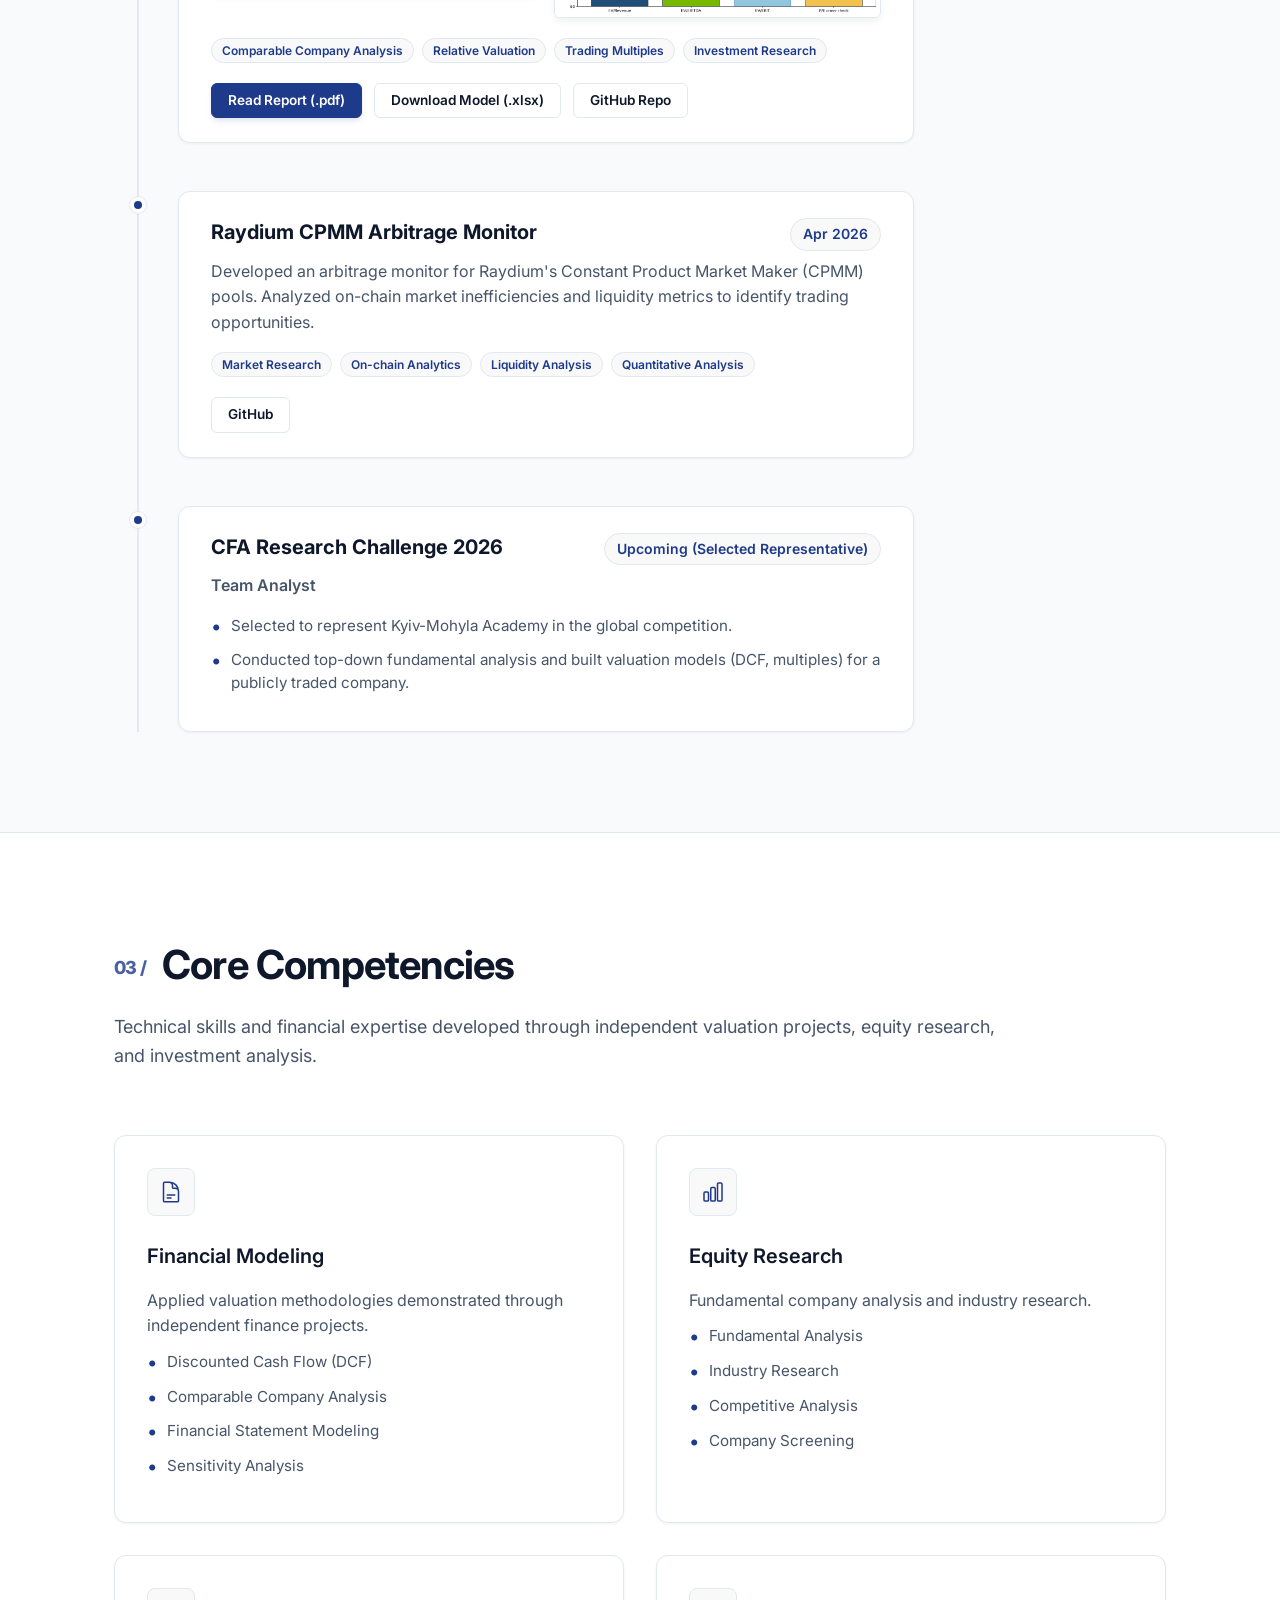
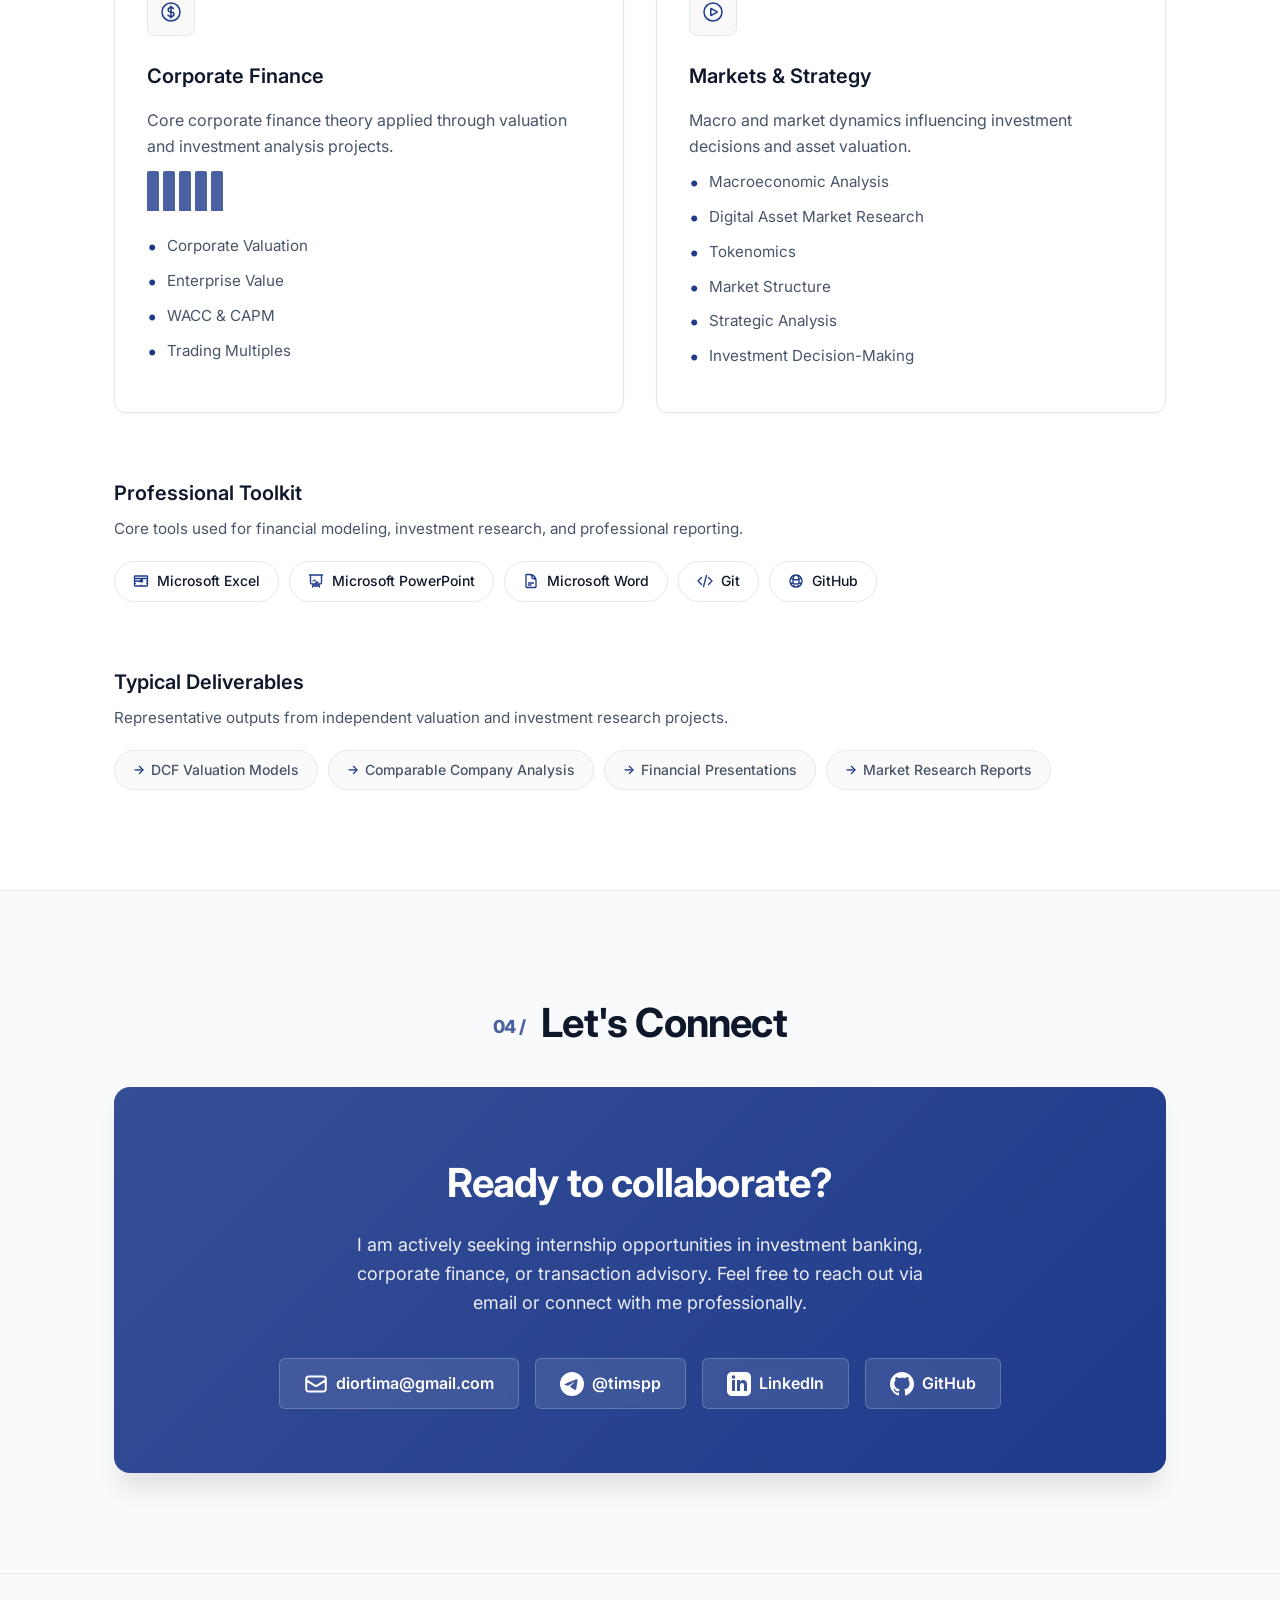
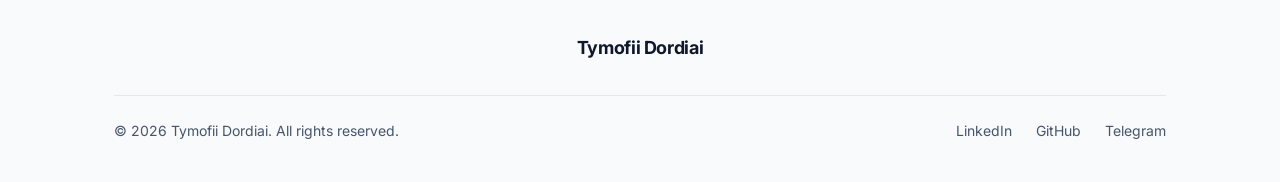
==== commit 95362267: "Add charts to Visa and NVIDIA projects" ====
--- a/index.html
+++ b/index.html
@@ -171,6 +171,11 @@
             <div class="project-result">
               <strong>Result:</strong> Established an implied share price with concrete scenario-based valuation ranges and sensitivity tables.
             </div>
+
+            <div class="project-charts">
+              <img src="assets/visa-charts/visa_football_field.png" alt="Visa Football Field Valuation" class="project-chart">
+              <img src="assets/visa-charts/visa_scenarios.png" alt="Visa Valuation Scenarios" class="project-chart">
+            </div>
             
             <div style="margin-bottom: 20px;">
               <div style="display: flex; gap: 8px; flex-wrap: wrap;">
@@ -202,6 +207,11 @@
             <p style="color: var(--text-secondary); margin-bottom: 12px;">Performed relative valuation using Comparable Company Analysis (CCA) for NVIDIA against industry peers. Evaluated key trading multiples (EV/EBITDA, P/E) to benchmark market positioning.</p>
             <div class="project-result">
               <strong>Result:</strong> Determined relative over/undervaluation compared to peer median EV/EBITDA and P/E multiples.
+            </div>
+
+            <div class="project-charts">
+              <img src="assets/nvidia-charts/nvidia_football_field.png" alt="NVIDIA Football Field Valuation" class="project-chart">
+              <img src="assets/nvidia-charts/nvidia_valuation_bridge.png" alt="NVIDIA Valuation Bridge" class="project-chart">
             </div>
             
             <div style="margin-bottom: 20px;">
--- a/style.css
+++ b/style.css
@@ -388,6 +388,26 @@
 
 [data-theme="dark"] .project-result {
   background-color: rgba(96, 165, 250, 0.1);
+}
+
+.project-charts {
+  display: grid;
+  grid-template-columns: 1fr 1fr;
+  gap: 16px;
+  margin-bottom: 20px;
+}
+
+.project-chart {
+  width: 100%;
+  border-radius: 6px;
+  border: 1px solid var(--card-border);
+  box-shadow: 0 4px 6px rgba(0,0,0,0.05);
+  transition: var(--transition);
+}
+
+.project-chart:hover {
+  transform: scale(1.02);
+  box-shadow: 0 8px 12px rgba(0,0,0,0.1);
 }
 
 /* Skills Section */
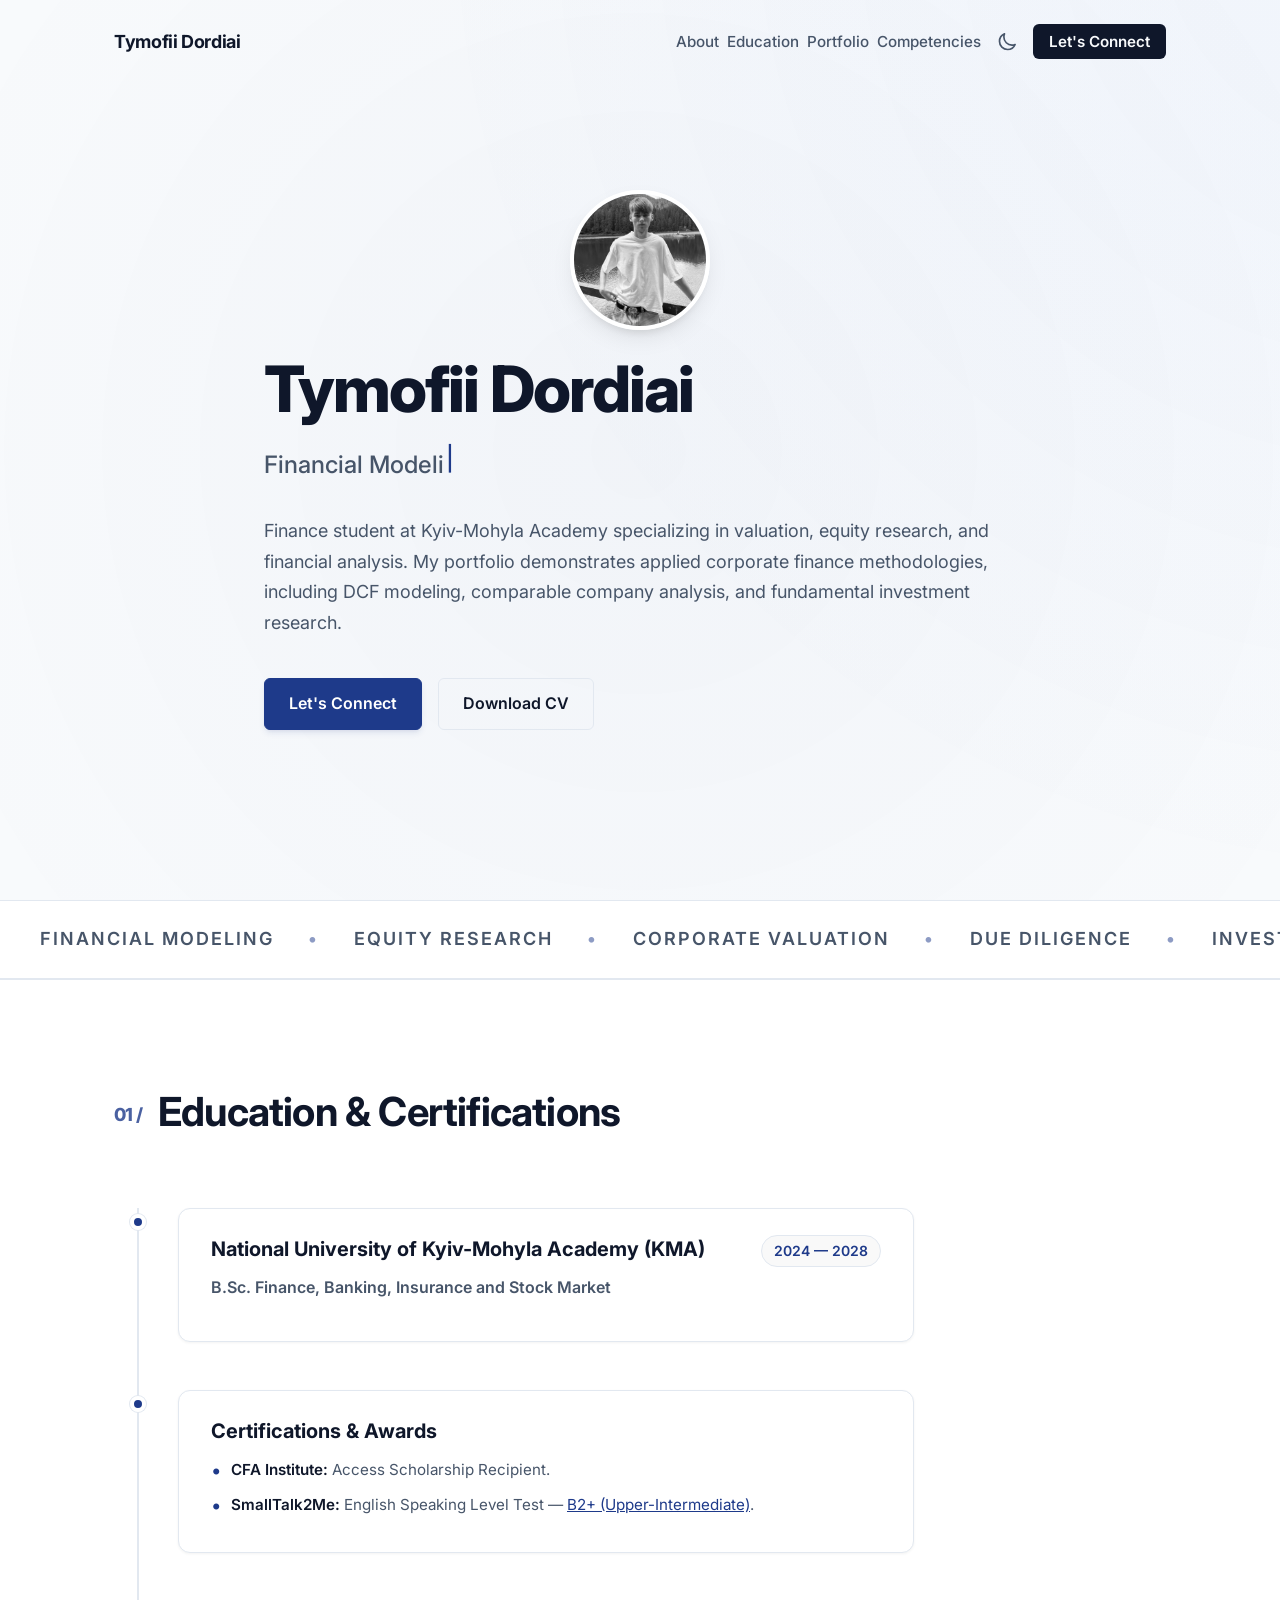
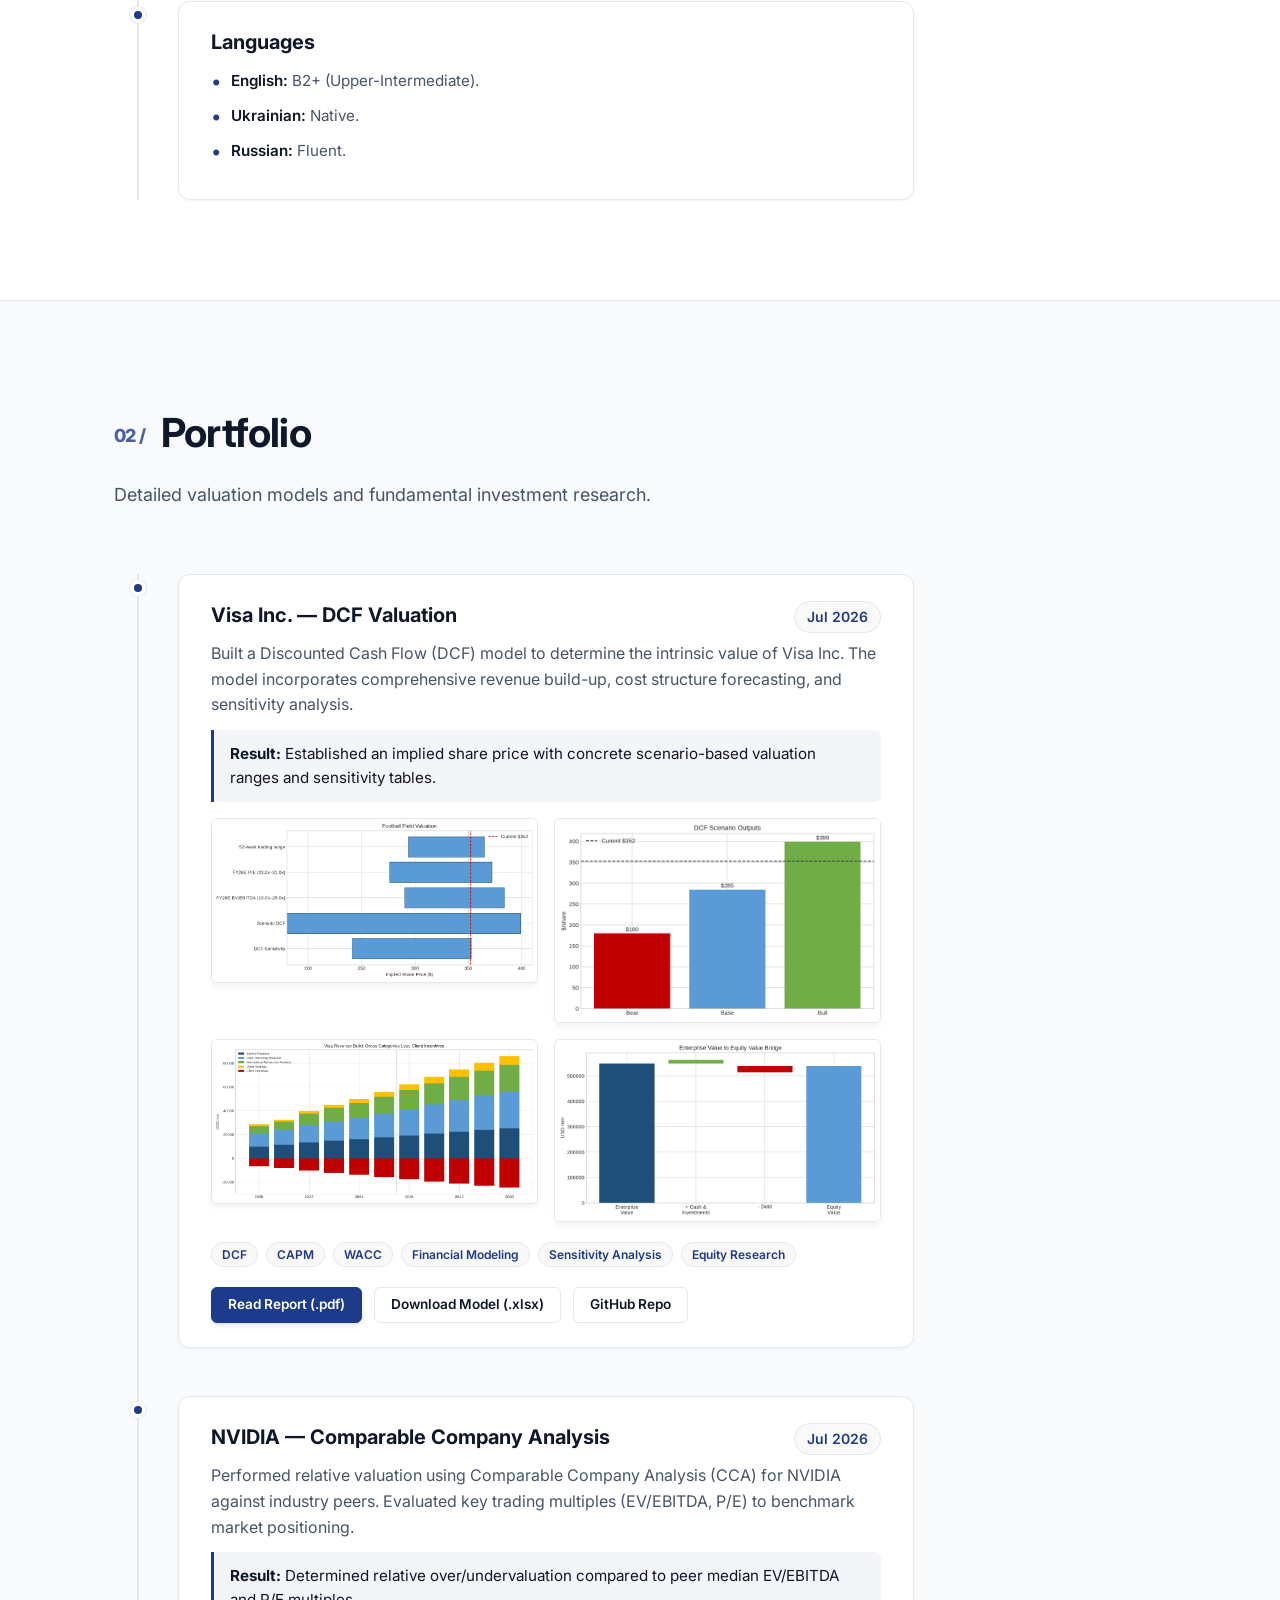
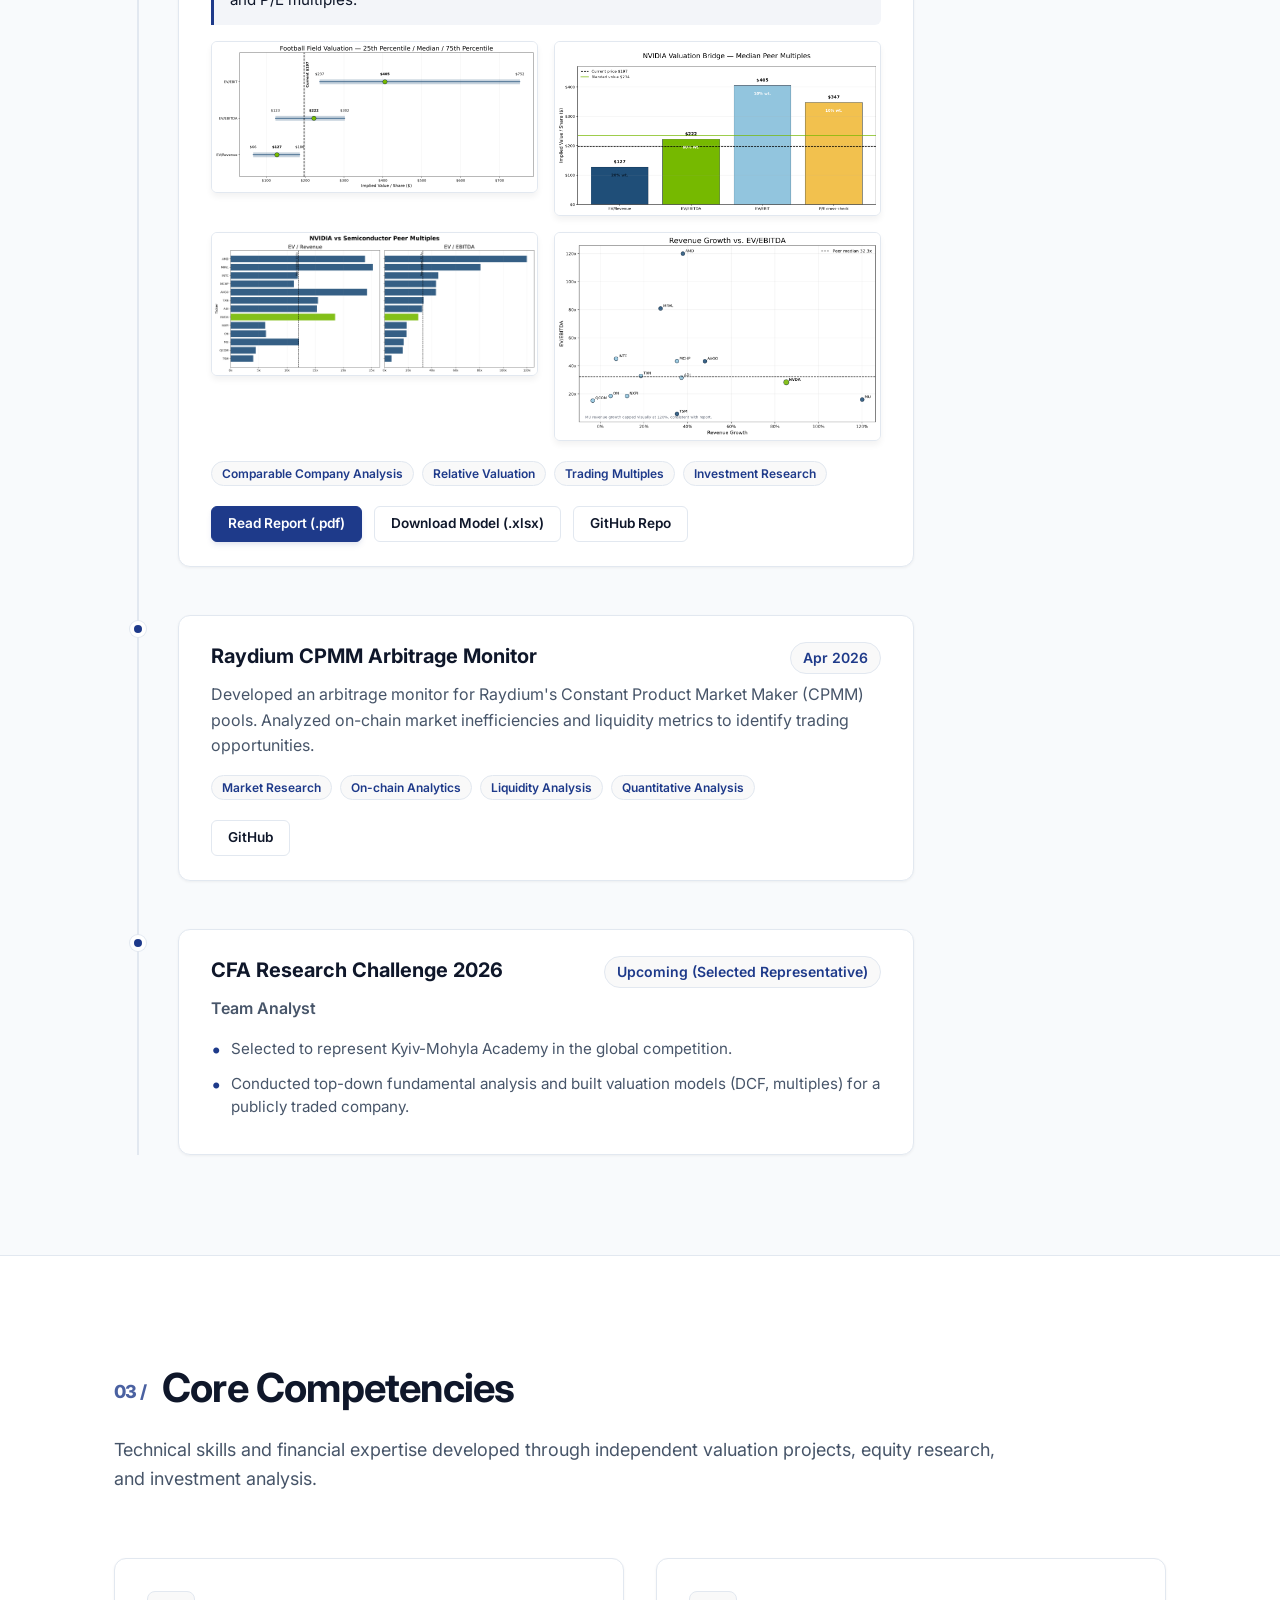
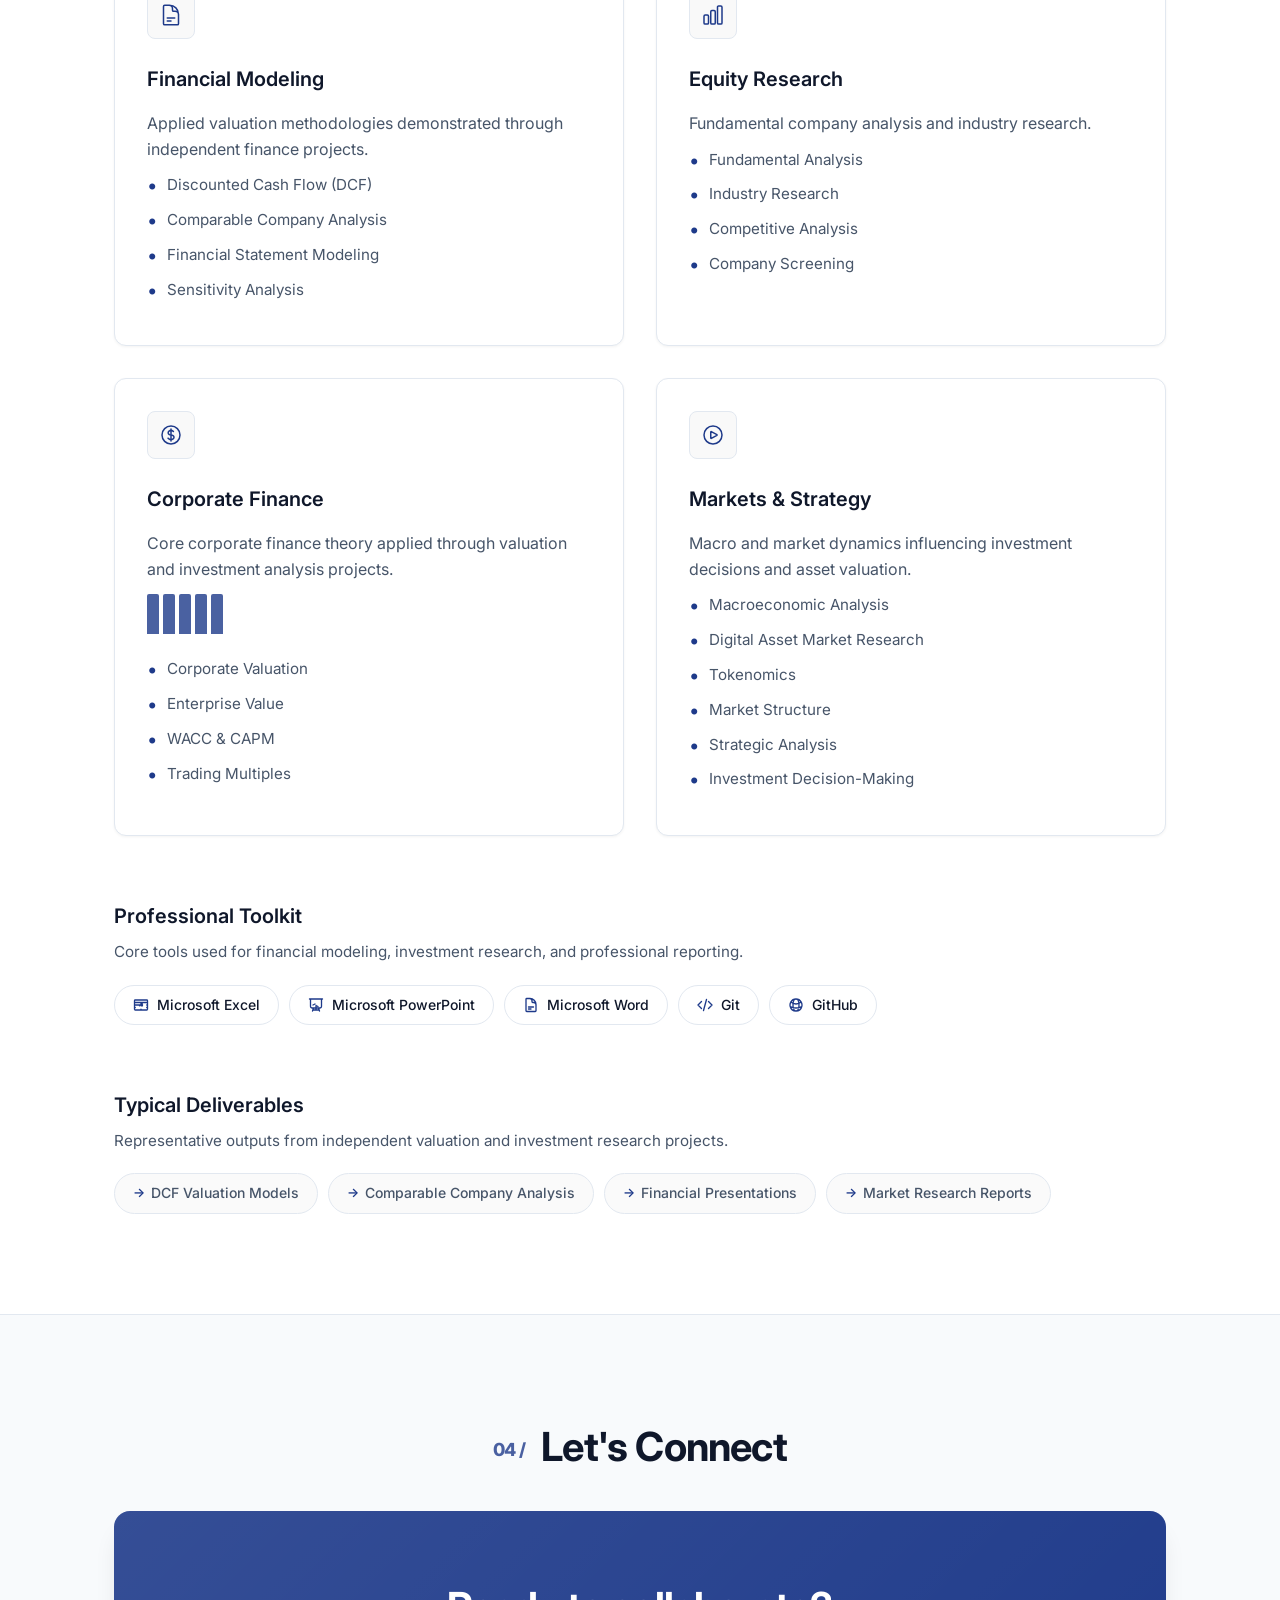
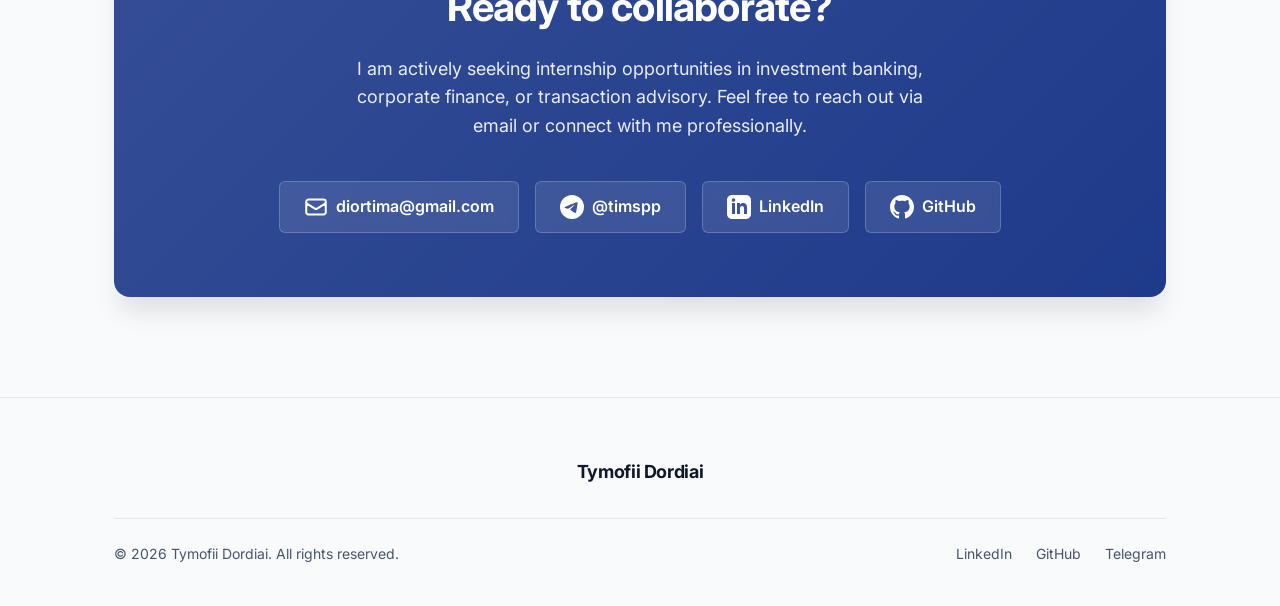
==== commit 4a540afb: "Add remaining charts to Visa and NVIDIA projects (2x2 grid)" ====
--- a/index.html
+++ b/index.html
@@ -175,6 +175,8 @@
             <div class="project-charts">
               <img src="assets/visa-charts/visa_football_field.png" alt="Visa Football Field Valuation" class="project-chart">
               <img src="assets/visa-charts/visa_scenarios.png" alt="Visa Valuation Scenarios" class="project-chart">
+              <img src="assets/visa-charts/visa_revenue_build.png" alt="Visa Revenue Build" class="project-chart">
+              <img src="assets/visa-charts/visa_valuation_bridge.png" alt="Visa Valuation Bridge" class="project-chart">
             </div>
             
             <div style="margin-bottom: 20px;">
@@ -212,6 +214,8 @@
             <div class="project-charts">
               <img src="assets/nvidia-charts/nvidia_football_field.png" alt="NVIDIA Football Field Valuation" class="project-chart">
               <img src="assets/nvidia-charts/nvidia_valuation_bridge.png" alt="NVIDIA Valuation Bridge" class="project-chart">
+              <img src="assets/nvidia-charts/nvidia_multiple_comparison.png" alt="NVIDIA Multiple Comparison" class="project-chart">
+              <img src="assets/nvidia-charts/nvidia_growth_vs_ev_ebitda.png" alt="NVIDIA Growth vs EV/EBITDA" class="project-chart">
             </div>
             
             <div style="margin-bottom: 20px;">
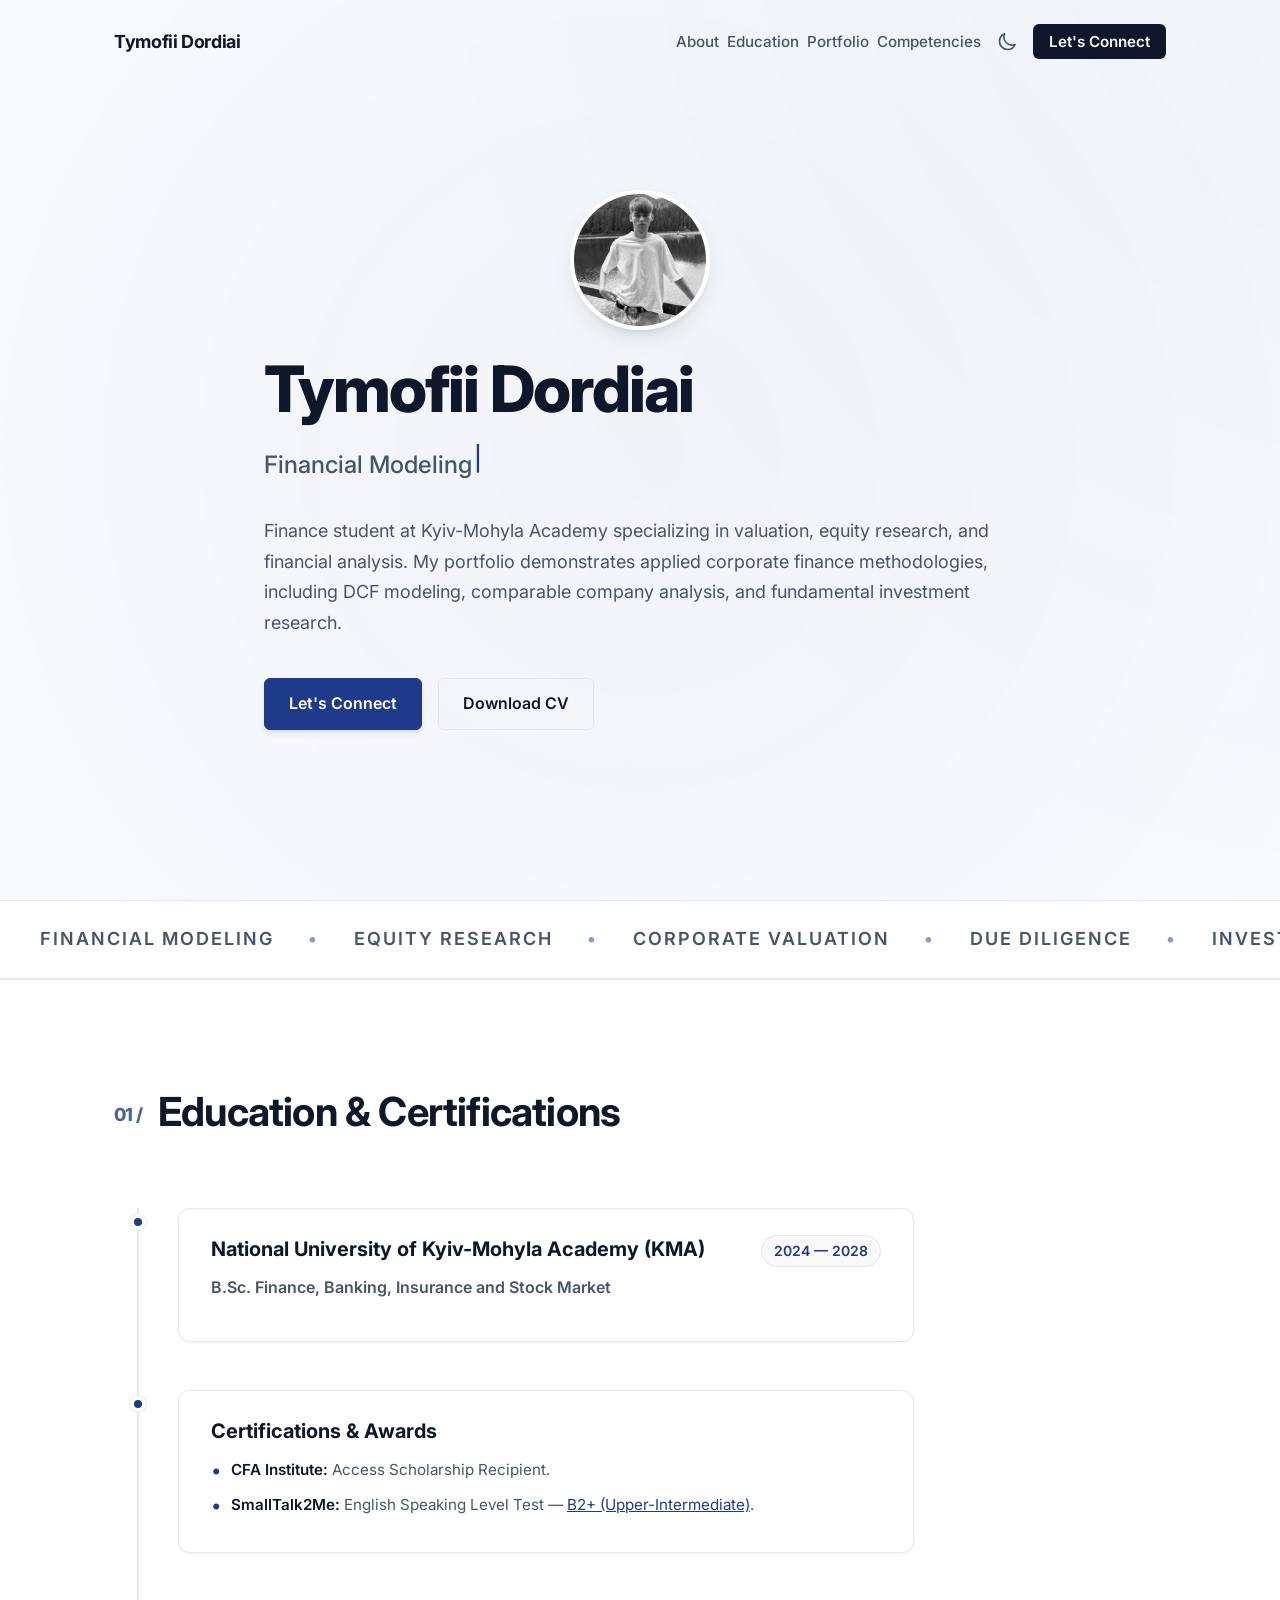
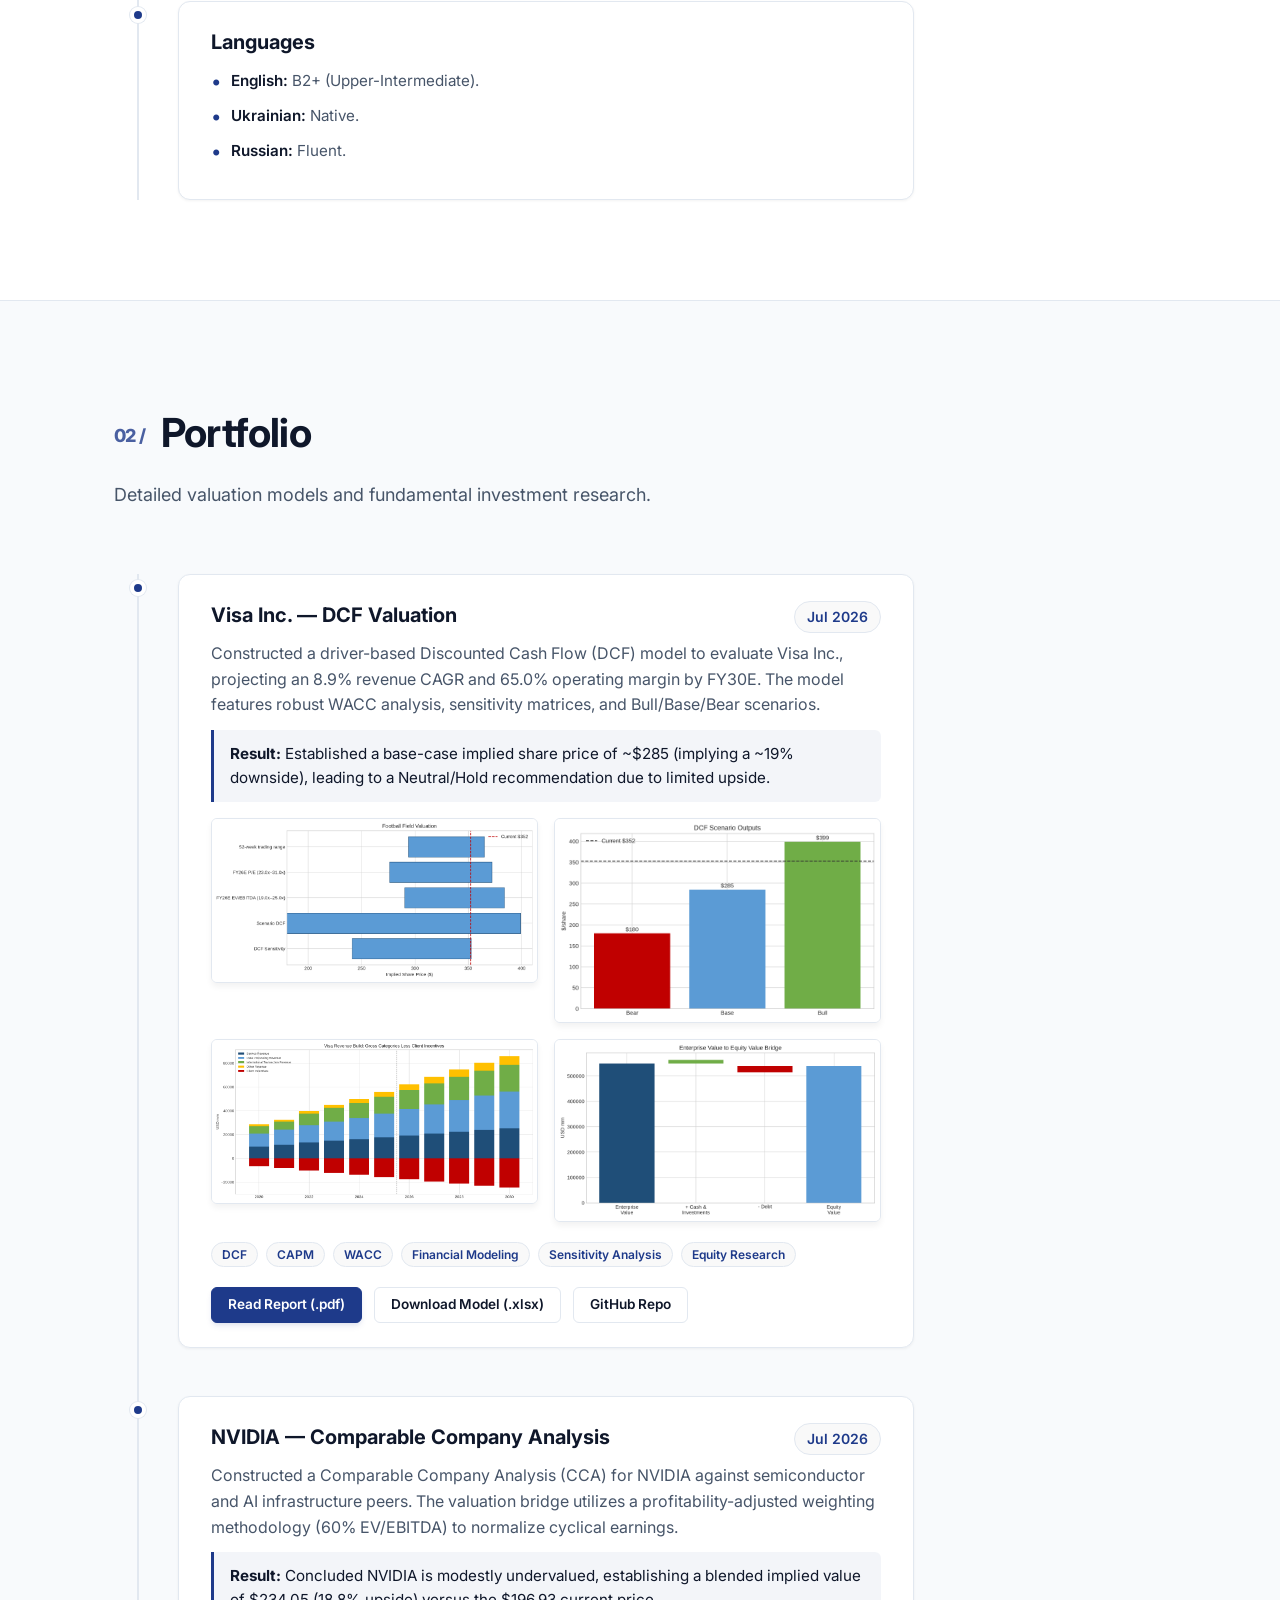
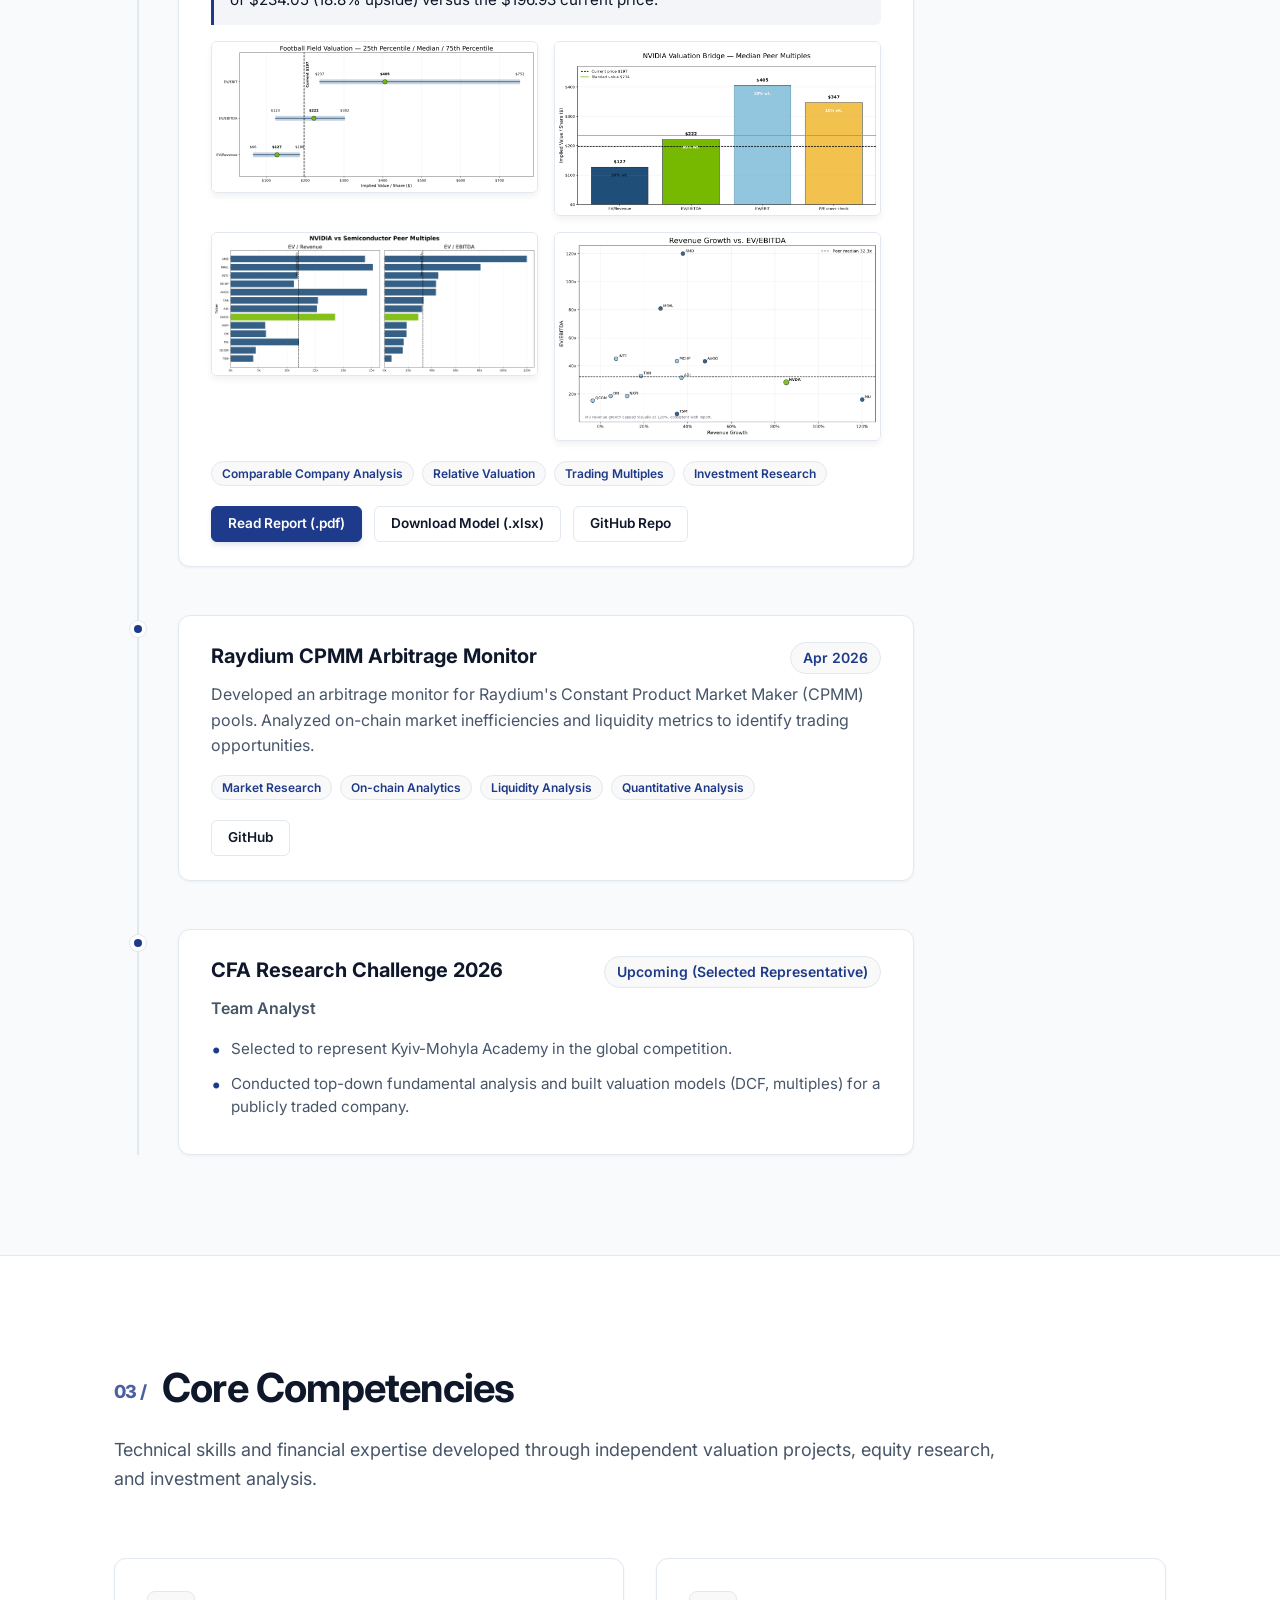
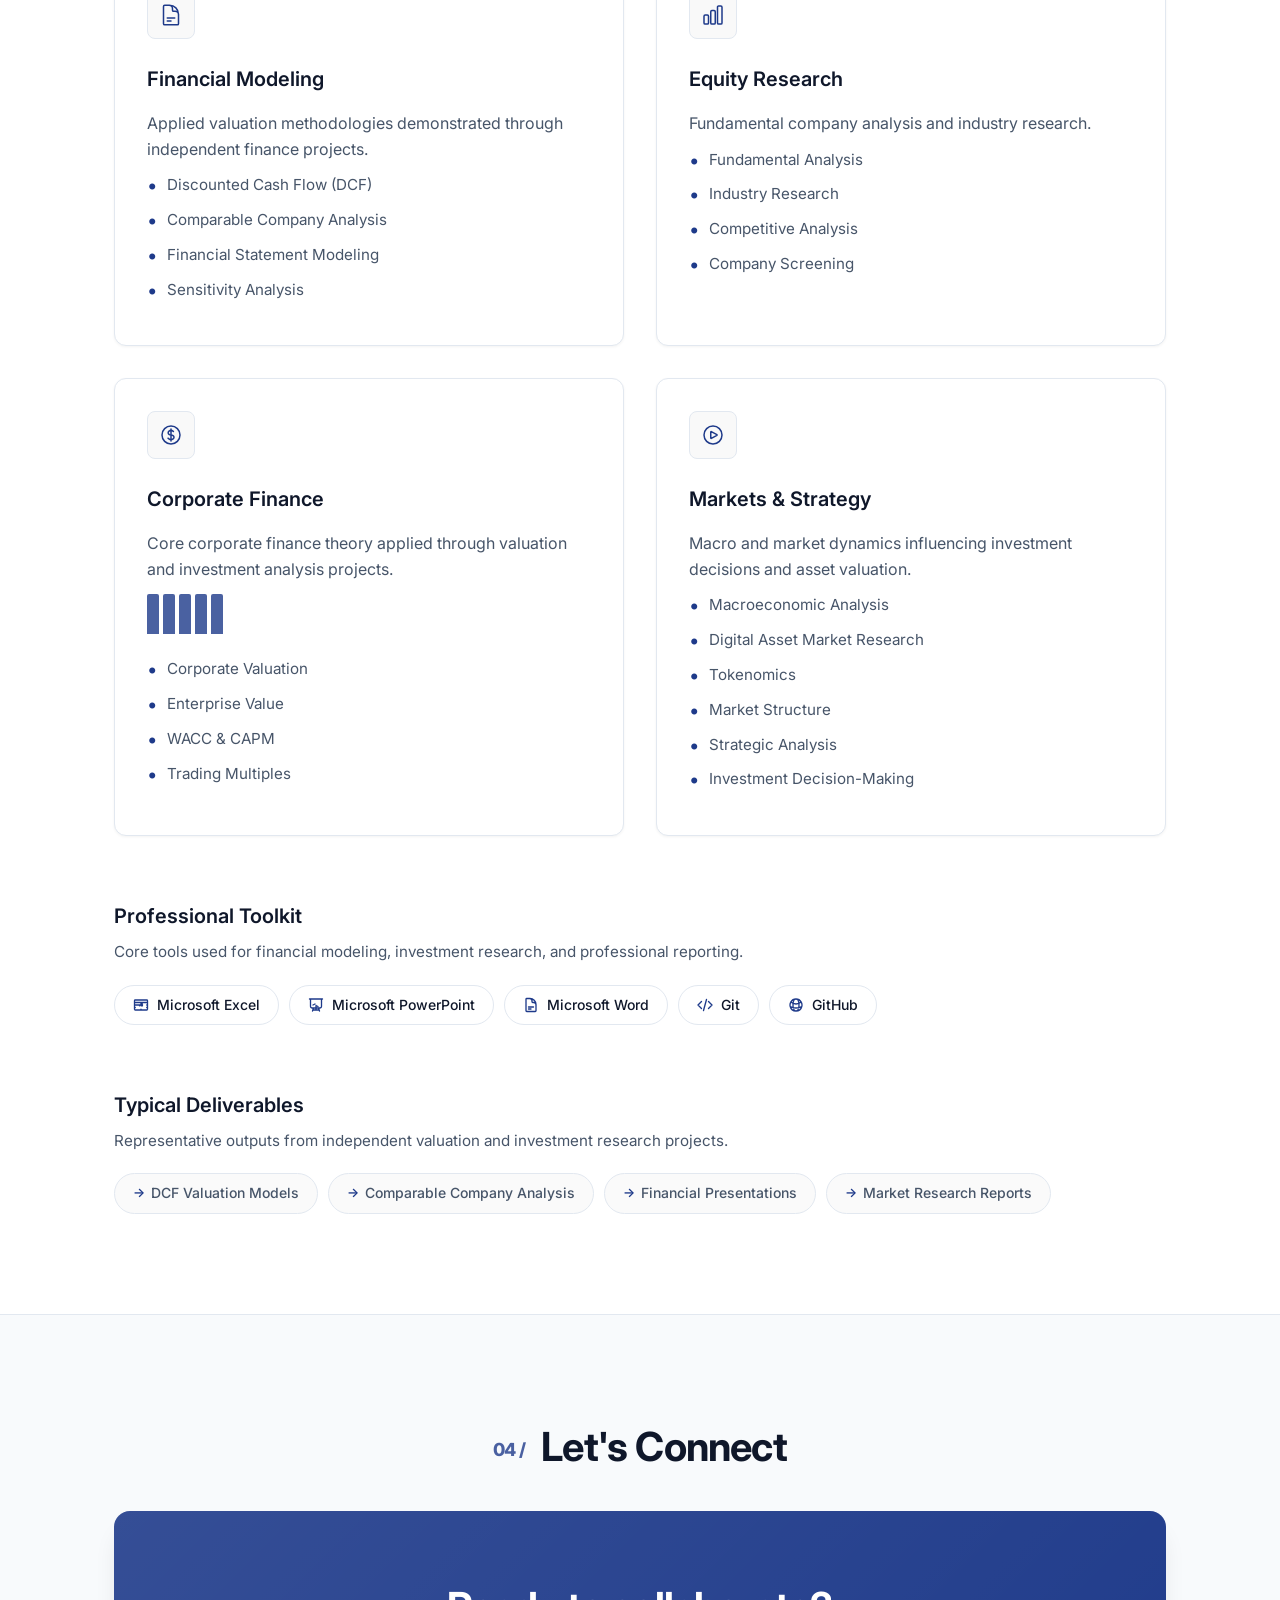
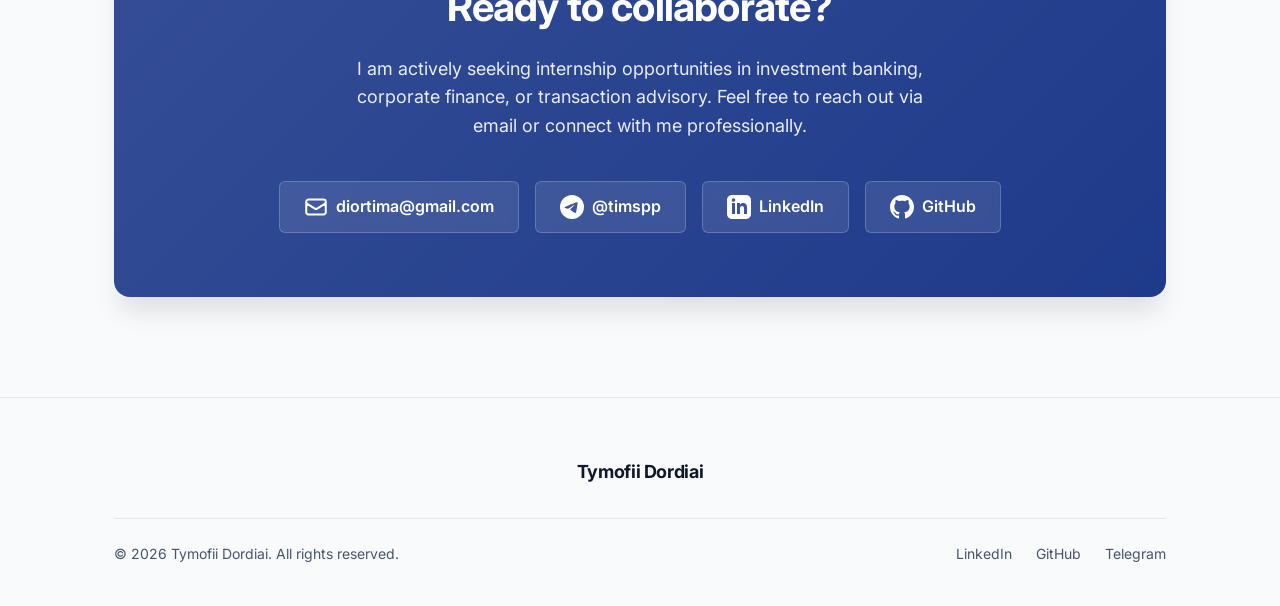
==== commit 3c913304: "Update project text to include specific report figures and methodology" ====
--- a/index.html
+++ b/index.html
@@ -167,9 +167,9 @@
               <h3>Visa Inc. — DCF Valuation</h3>
               <span class="timeline-date">Jul 2026</span>
             </div>
-            <p style="color: var(--text-secondary); margin-bottom: 12px;">Built a Discounted Cash Flow (DCF) model to determine the intrinsic value of Visa Inc. The model incorporates comprehensive revenue build-up, cost structure forecasting, and sensitivity analysis.</p>
+            <p style="color: var(--text-secondary); margin-bottom: 12px;">Constructed a driver-based Discounted Cash Flow (DCF) model to evaluate Visa Inc., projecting an 8.9% revenue CAGR and 65.0% operating margin by FY30E. The model features robust WACC analysis, sensitivity matrices, and Bull/Base/Bear scenarios.</p>
             <div class="project-result">
-              <strong>Result:</strong> Established an implied share price with concrete scenario-based valuation ranges and sensitivity tables.
+              <strong>Result:</strong> Established a base-case implied share price of ~$285 (implying a ~19% downside), leading to a Neutral/Hold recommendation due to limited upside.
             </div>
 
             <div class="project-charts">
@@ -206,9 +206,9 @@
               <h3>NVIDIA — Comparable Company Analysis</h3>
               <span class="timeline-date">Jul 2026</span>
             </div>
-            <p style="color: var(--text-secondary); margin-bottom: 12px;">Performed relative valuation using Comparable Company Analysis (CCA) for NVIDIA against industry peers. Evaluated key trading multiples (EV/EBITDA, P/E) to benchmark market positioning.</p>
+            <p style="color: var(--text-secondary); margin-bottom: 12px;">Constructed a Comparable Company Analysis (CCA) for NVIDIA against semiconductor and AI infrastructure peers. The valuation bridge utilizes a profitability-adjusted weighting methodology (60% EV/EBITDA) to normalize cyclical earnings.</p>
             <div class="project-result">
-              <strong>Result:</strong> Determined relative over/undervaluation compared to peer median EV/EBITDA and P/E multiples.
+              <strong>Result:</strong> Concluded NVIDIA is modestly undervalued, establishing a blended implied value of $234.05 (18.8% upside) versus the $196.93 current price.
             </div>
 
             <div class="project-charts">
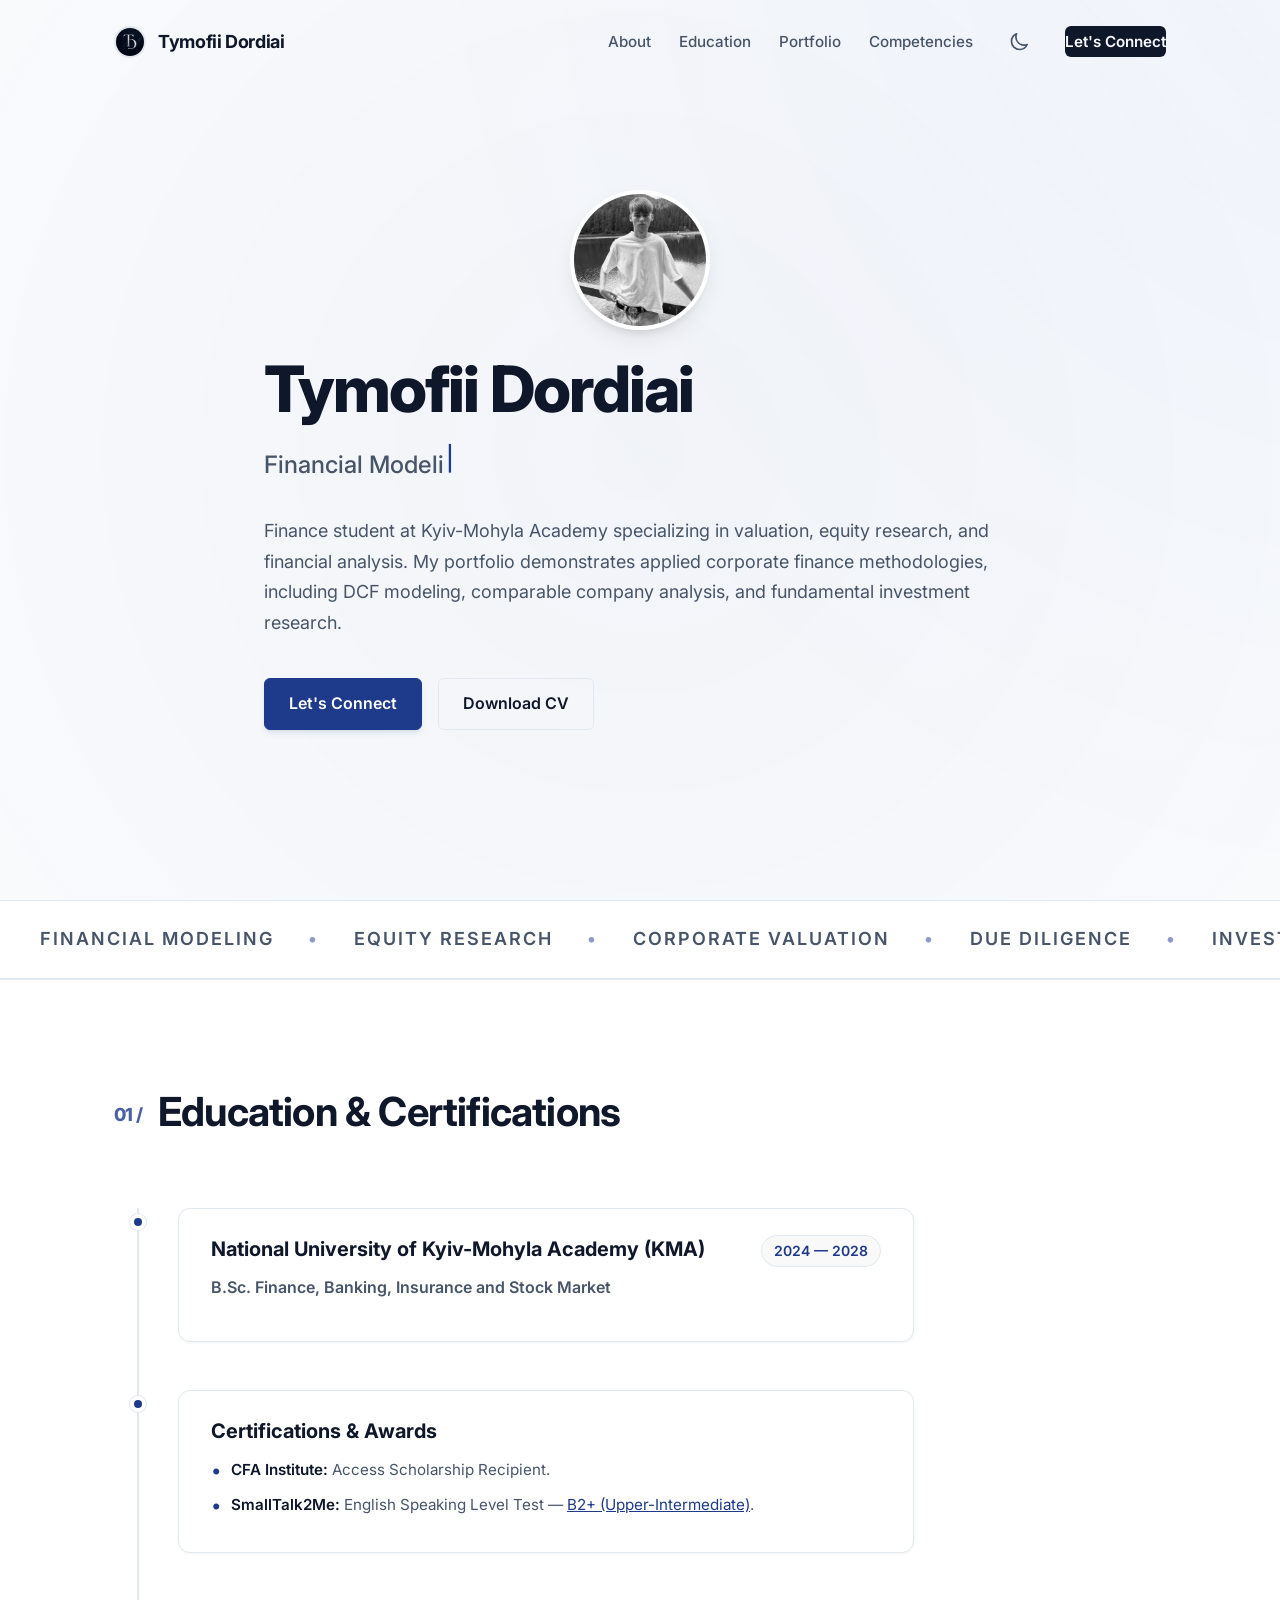
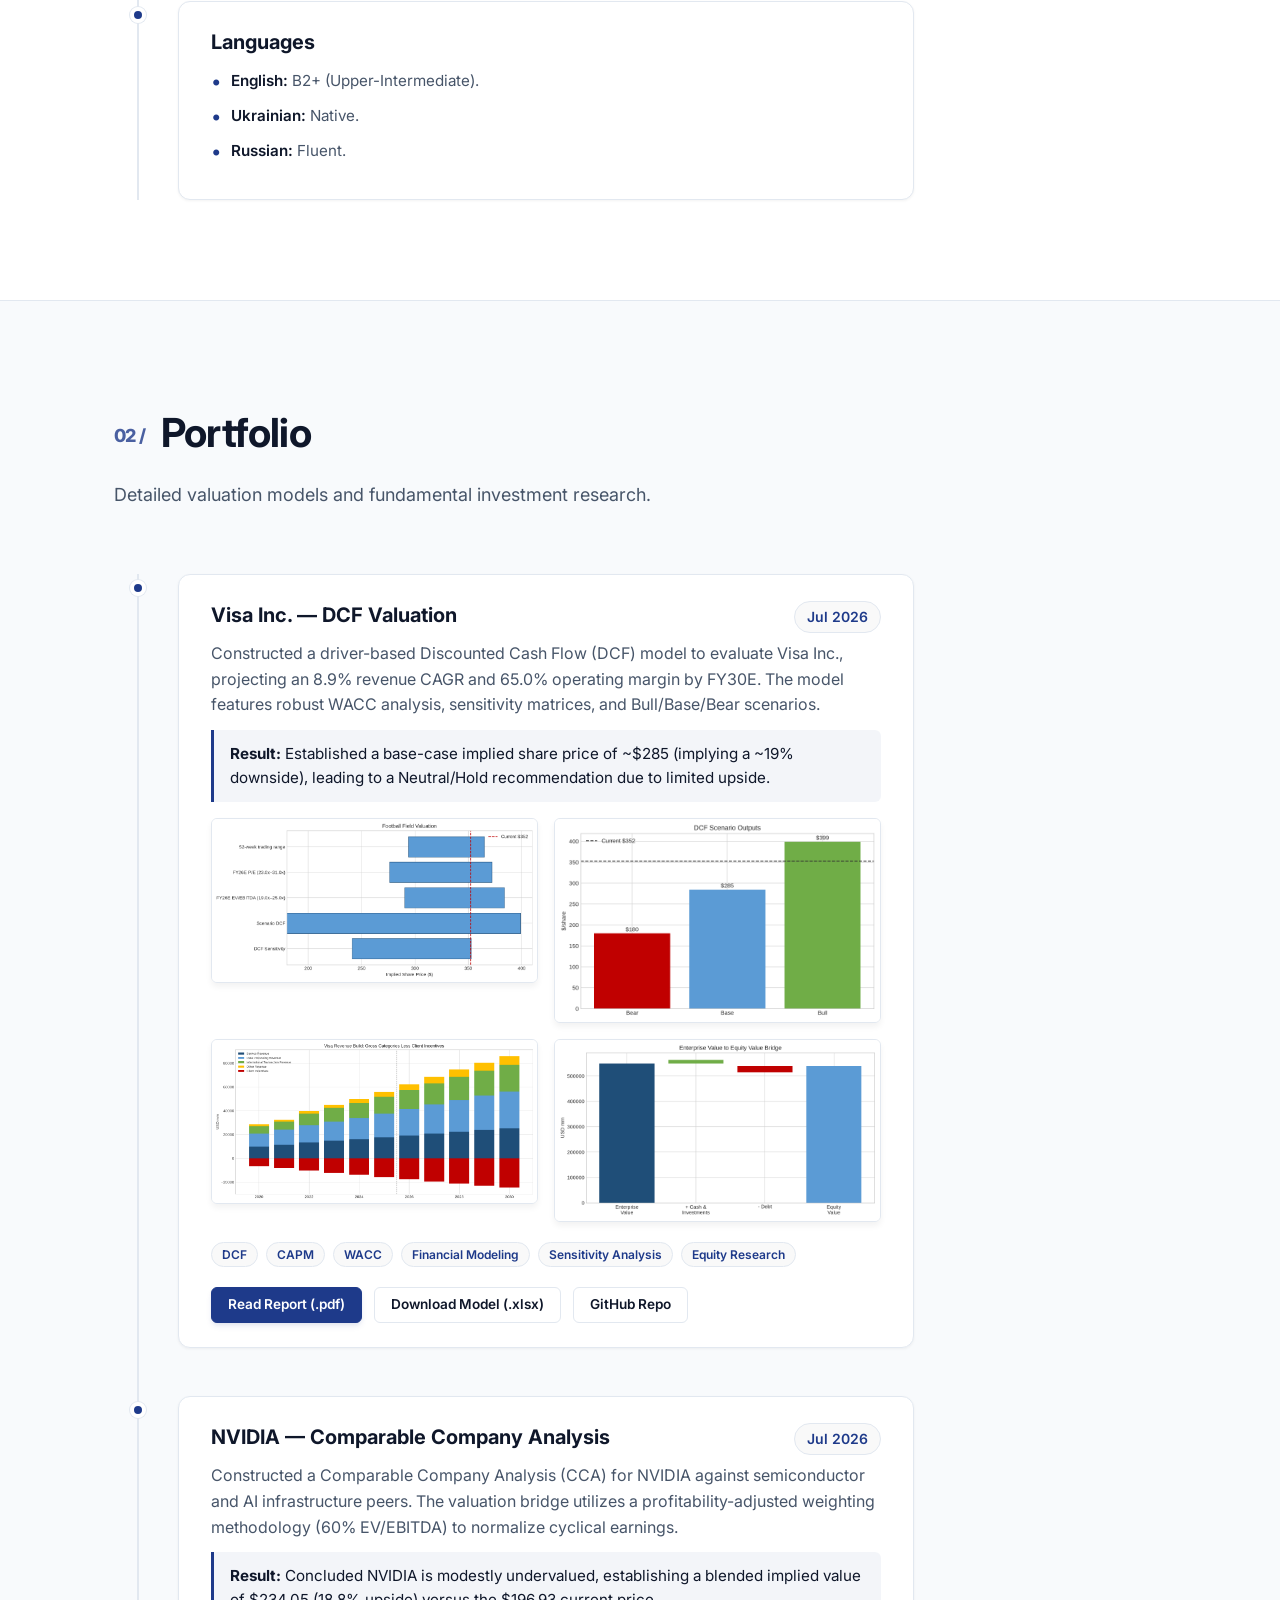
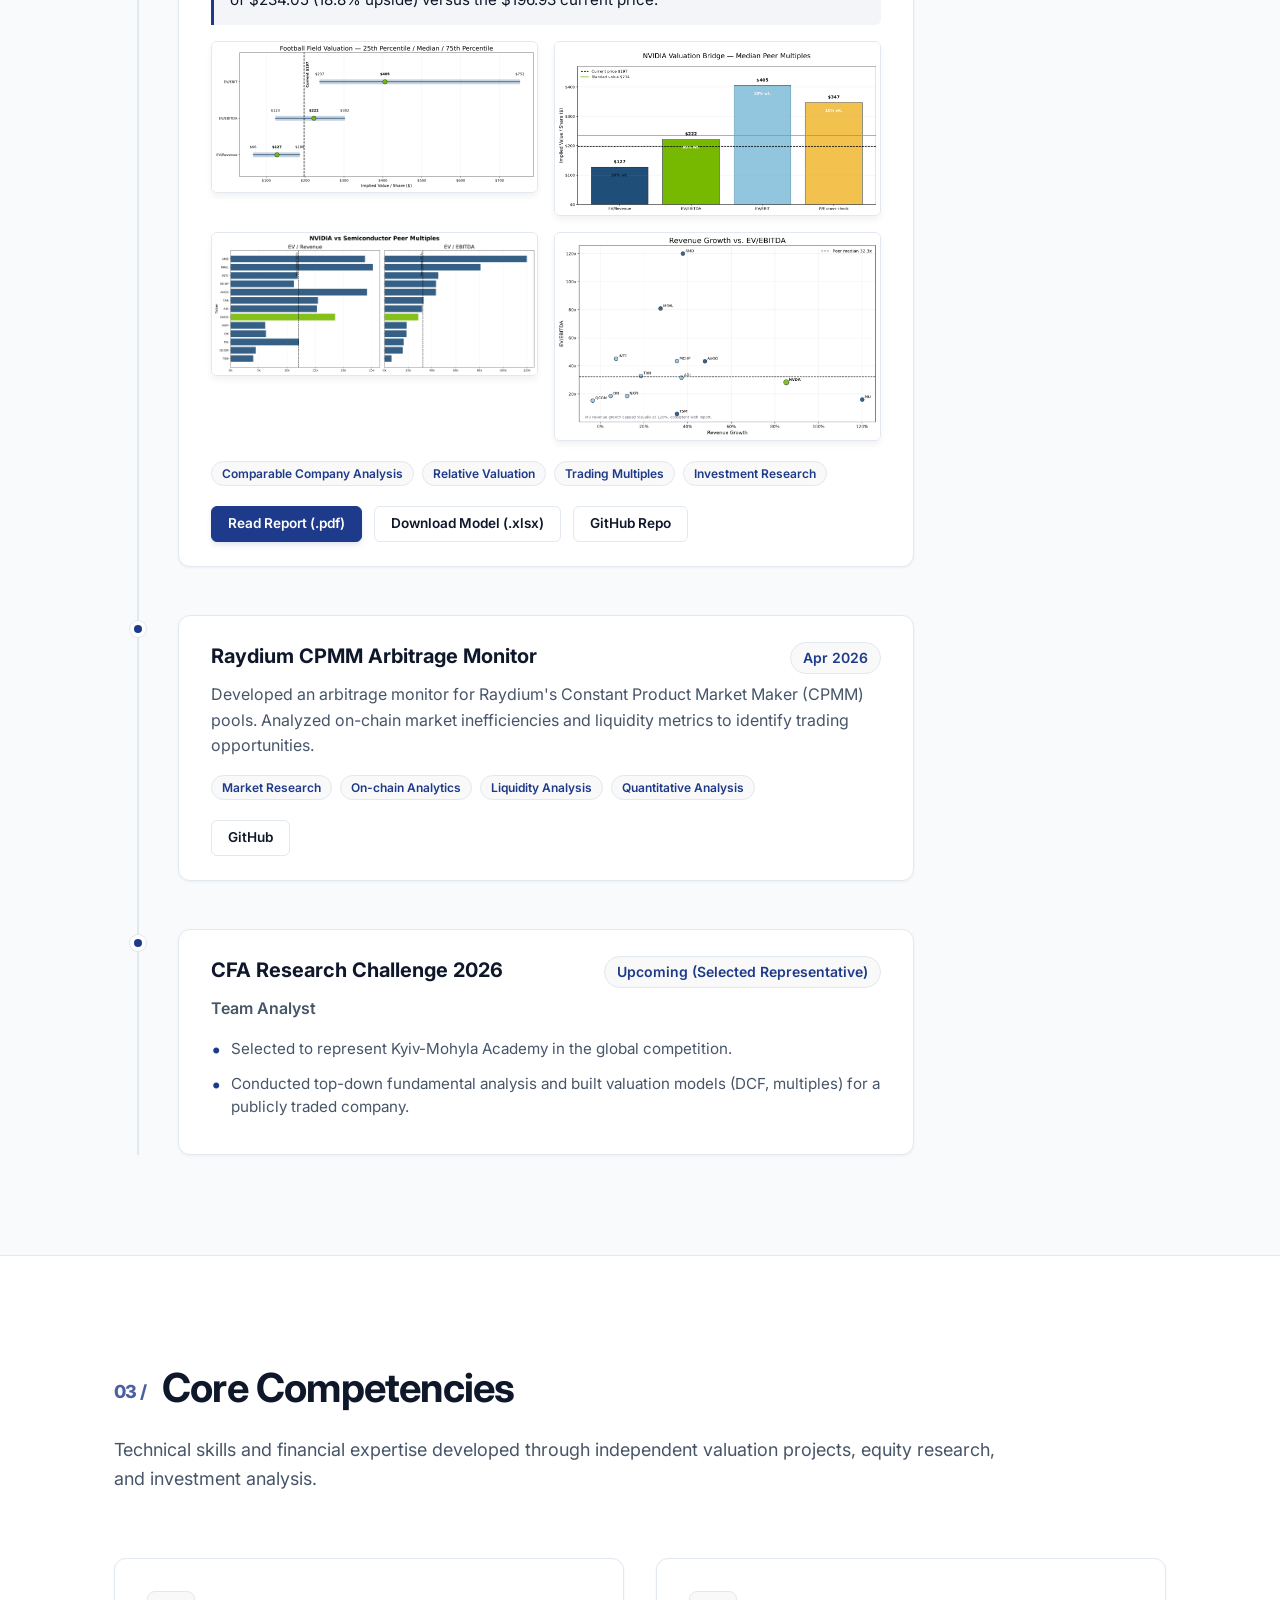
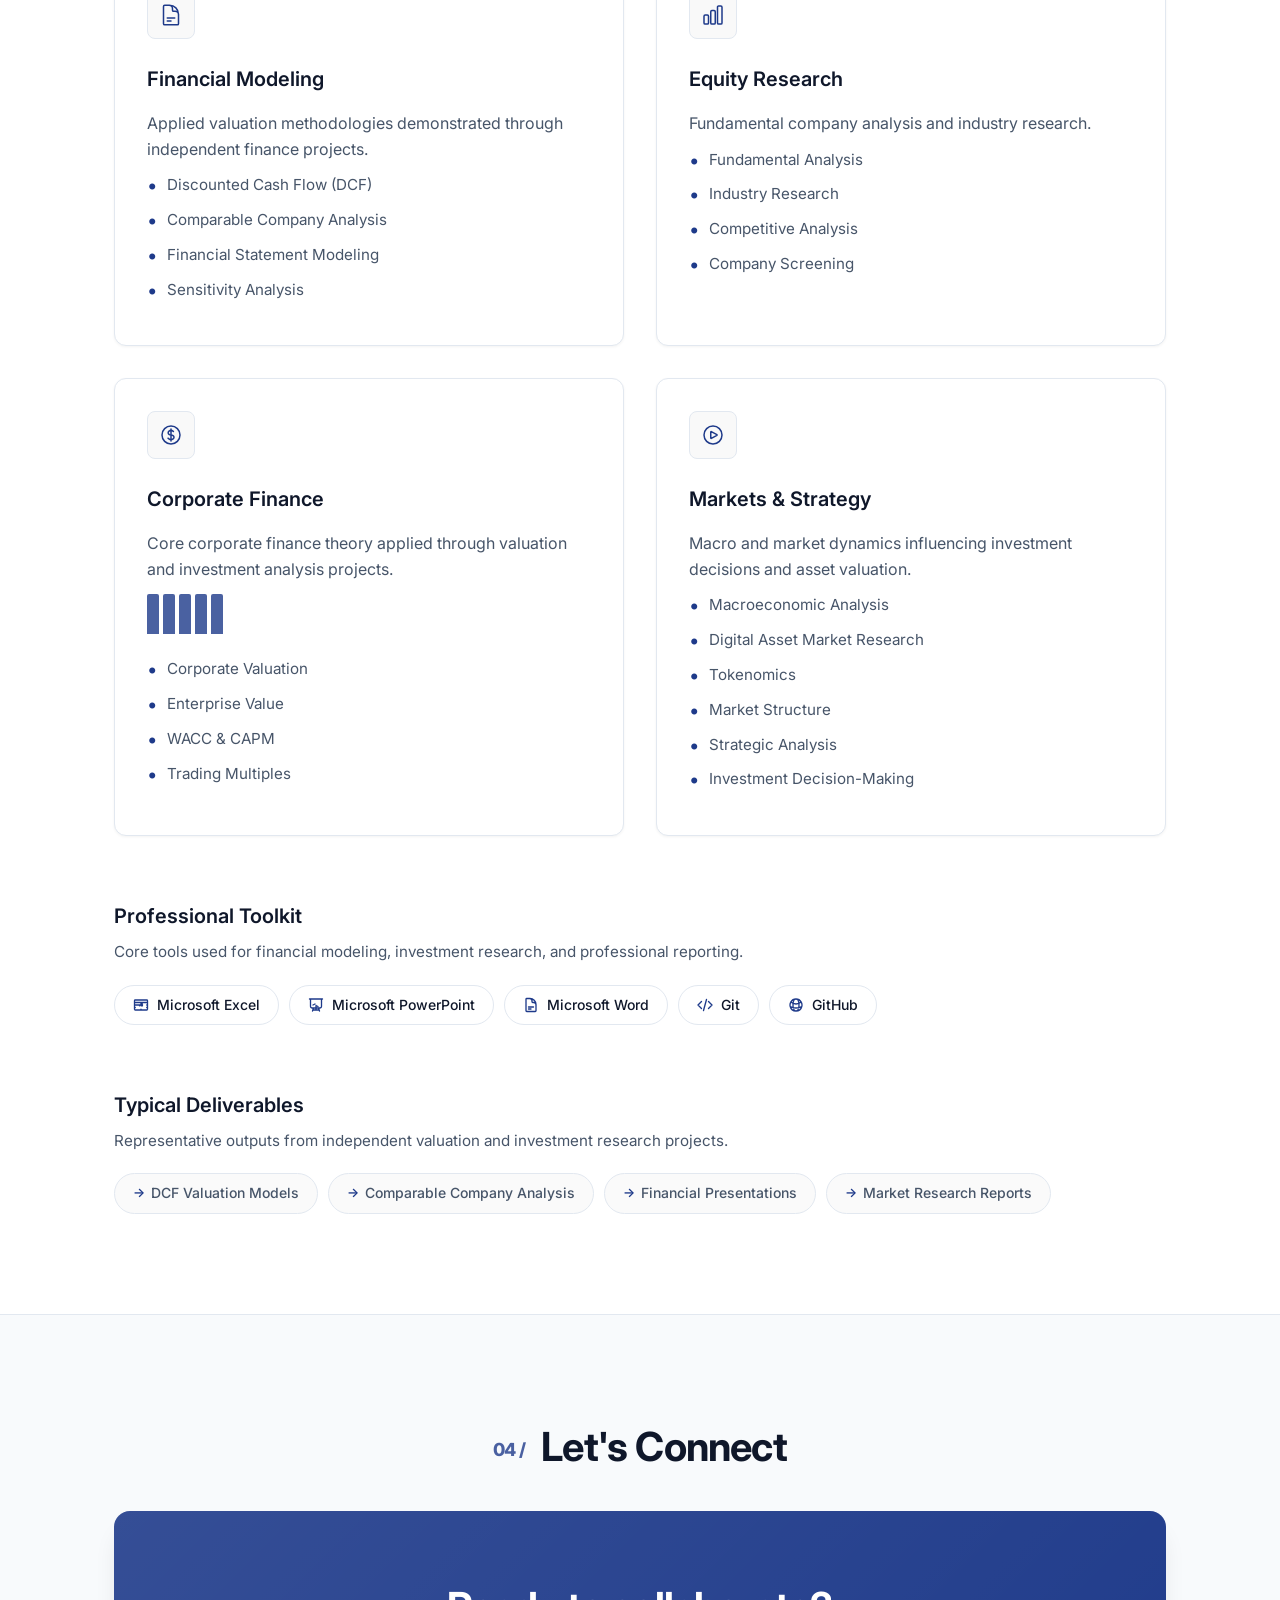
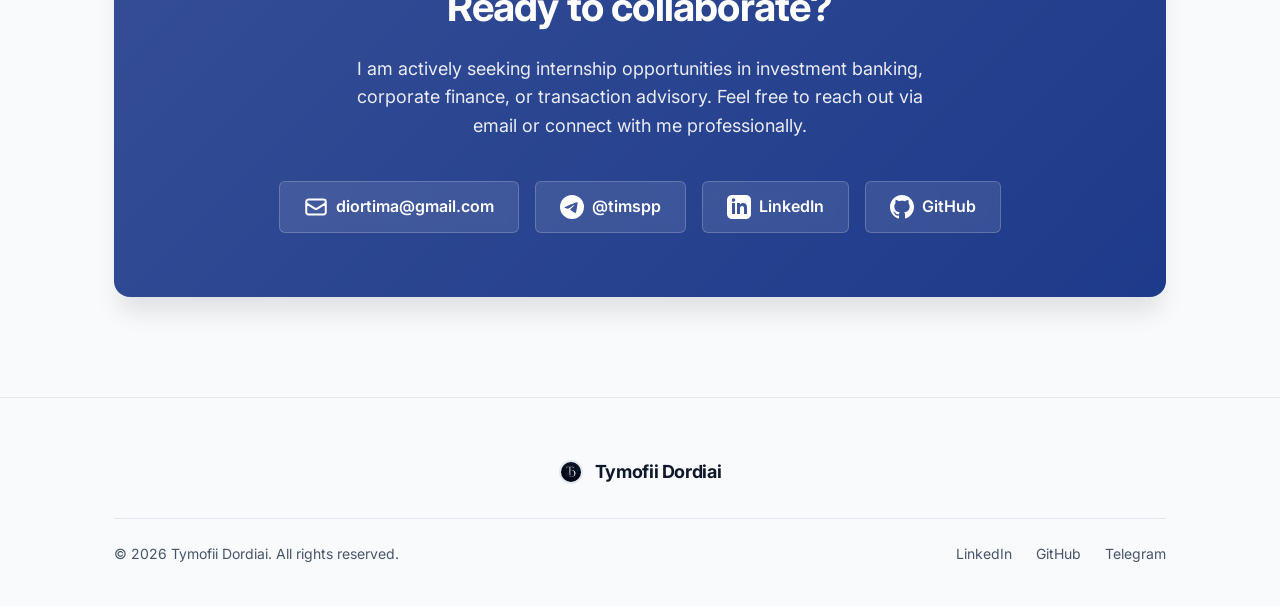
==== commit 5340062d: "Add new avatar logo and improve navbar spacing and styling" ====
--- a/index.html
+++ b/index.html
@@ -32,7 +32,10 @@
 
   <nav id="nav" class="no-print">
     <div class="nav-inner">
-      <a href="#hero" class="nav-logo">Tymofii Dordiai</a>
+      <a href="#hero" class="nav-logo">
+        <img src="assets/logo.jpg" alt="Logo" class="nav-logo-img">
+        Tymofii Dordiai
+      </a>
       
       <!-- Mobile Menu Toggle -->
       <button class="mobile-menu-btn no-print" id="mobile-menu-btn" aria-label="Toggle menu">
@@ -433,7 +436,10 @@
   <footer id="footer" class="no-print">
     <div class="container footer-inner">
       <div class="footer-top">
-        <a href="#hero" class="nav-logo hover-target">Tymofii Dordiai</a>
+        <a href="#hero" class="nav-logo hover-target">
+          <img src="assets/logo.jpg" alt="Logo" class="nav-logo-img" style="width: 24px; height: 24px;">
+          Tymofii Dordiai
+        </a>
       </div>
       <div class="footer-bottom">
         <span>© 2026 Tymofii Dordiai. All rights reserved.</span>
--- a/style.css
+++ b/style.css
@@ -166,6 +166,9 @@
 }
 
 .nav-logo {
+  display: flex;
+  align-items: center;
+  gap: 12px;
   font-weight: 700;
   font-size: 1.125rem;
   color: var(--text-primary);
@@ -173,10 +176,24 @@
   letter-spacing: -0.02em;
 }
 
+.nav-logo-img {
+  width: 32px;
+  height: 32px;
+  border-radius: 50%;
+  object-fit: cover;
+  border: 2px solid var(--card-border);
+  transition: var(--transition);
+}
+
+.nav-logo:hover .nav-logo-img {
+  transform: scale(1.05);
+  border-color: var(--accent-color);
+}
+
 .nav-links {
   list-style: none;
   display: flex;
-  gap: 8px;
+  gap: 28px;
   align-items: center;
 }
 
@@ -185,7 +202,24 @@
   color: var(--text-secondary);
   font-weight: 500;
   font-size: 0.95rem;
-  transition: var(--transition);
+  padding: 6px 0;
+  position: relative;
+  transition: var(--transition);
+}
+
+.nav-links a::after {
+  content: '';
+  position: absolute;
+  width: 0;
+  height: 2px;
+  bottom: 0;
+  left: 0;
+  background-color: var(--accent-color);
+  transition: width 0.3s ease;
+}
+
+.nav-links a:hover::after {
+  width: 100%;
 }
 
 .nav-links a:hover {
